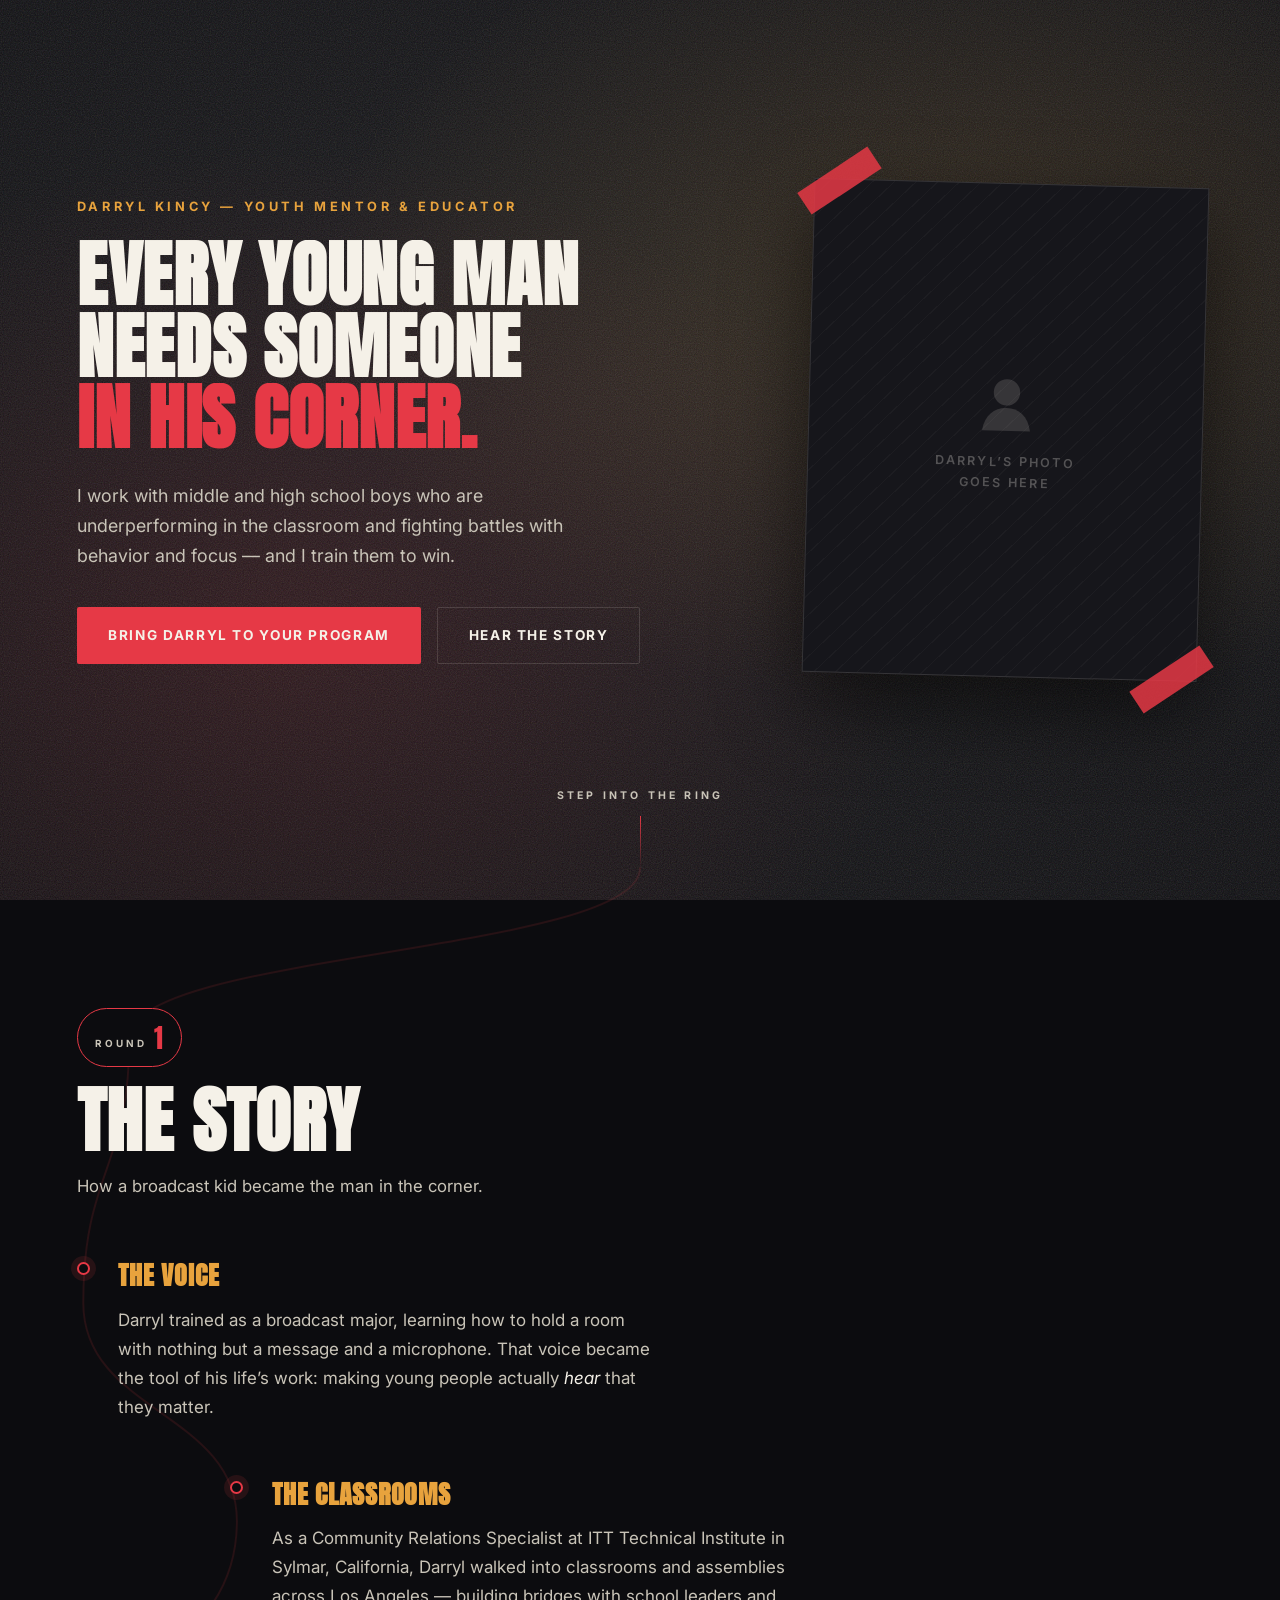
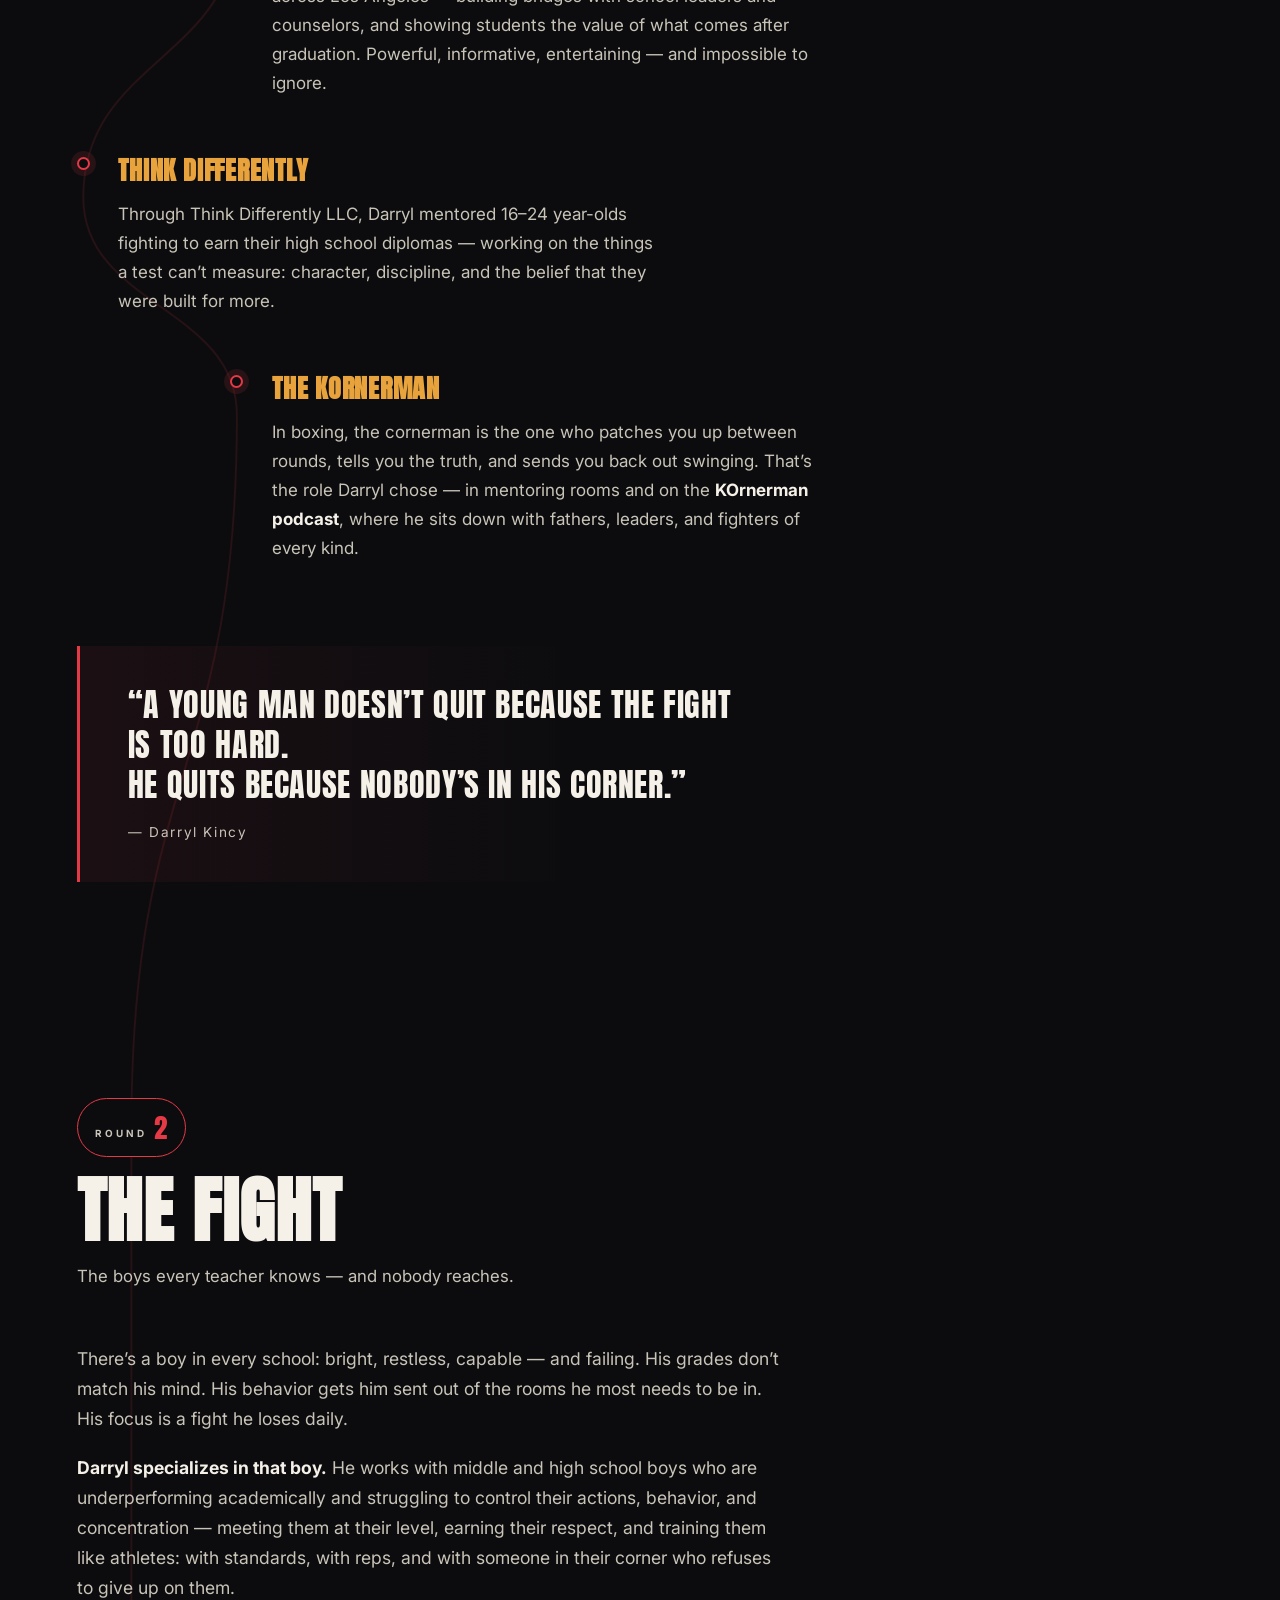
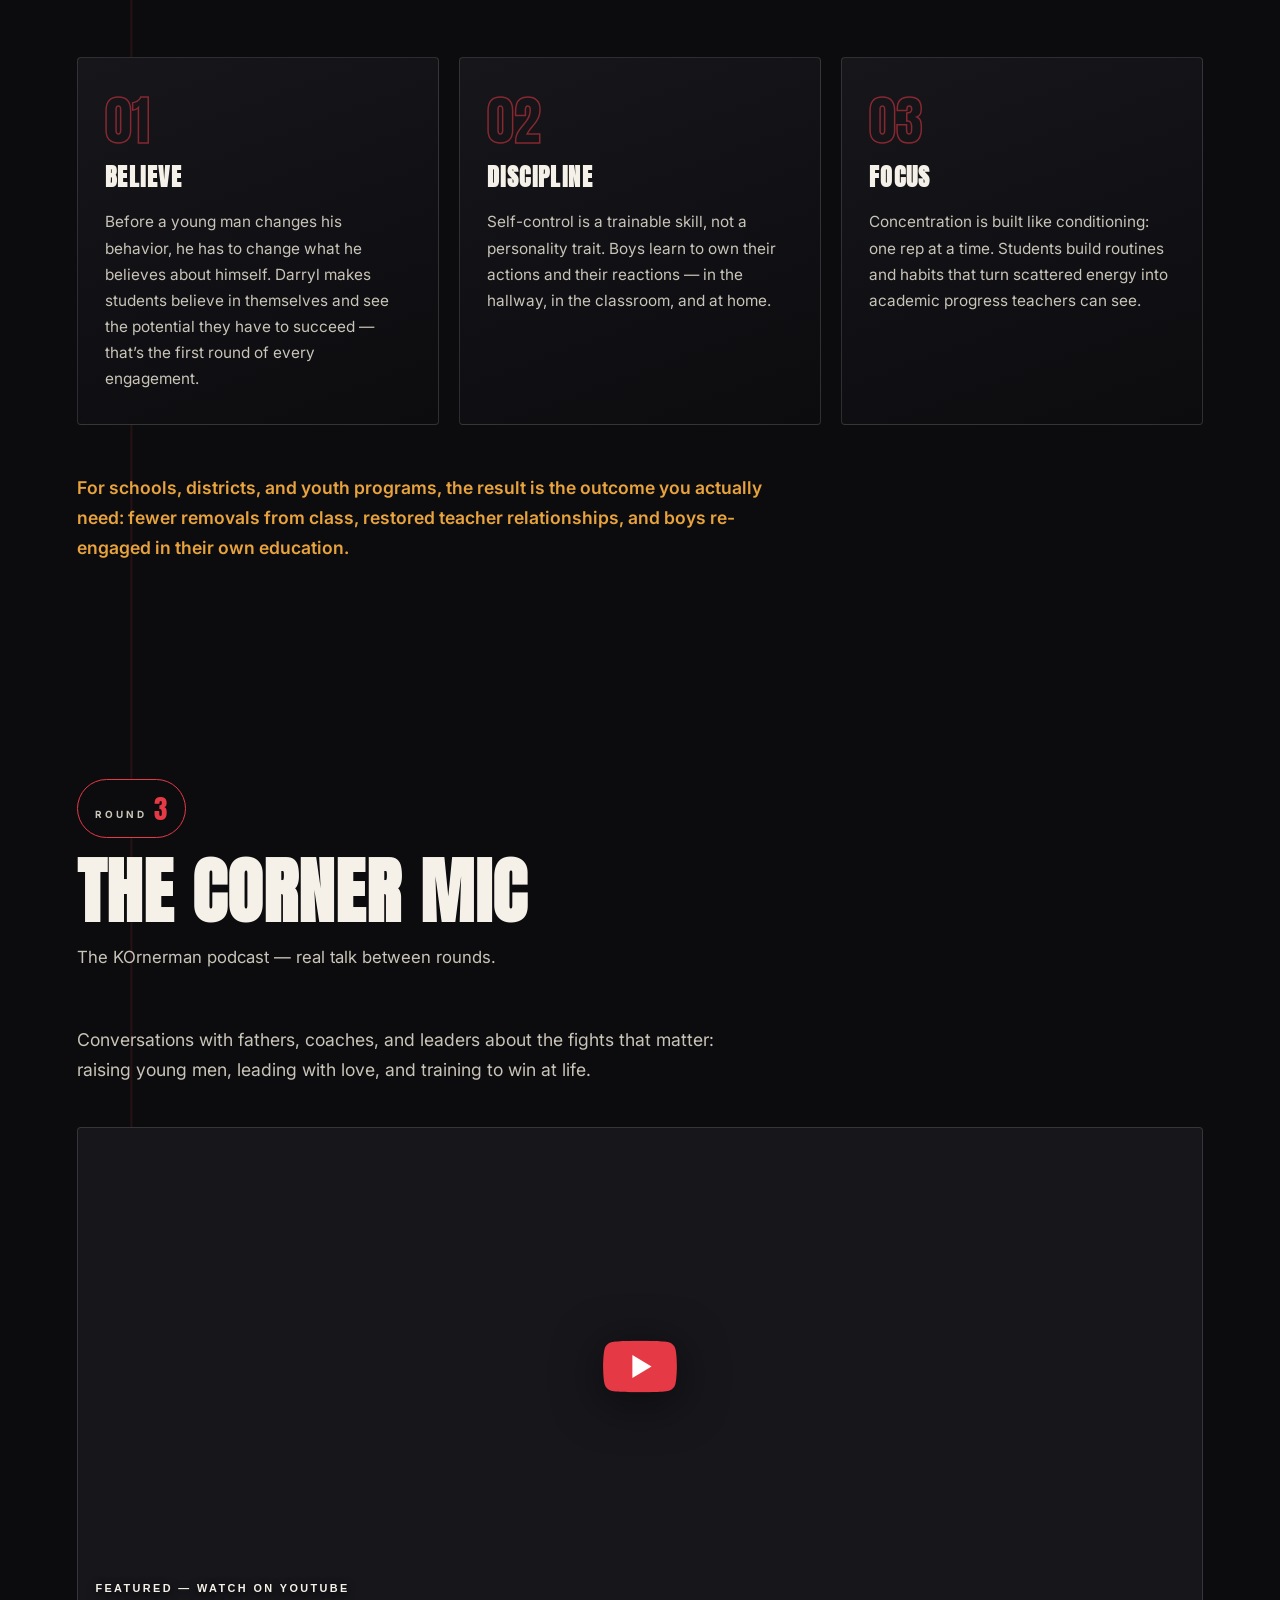
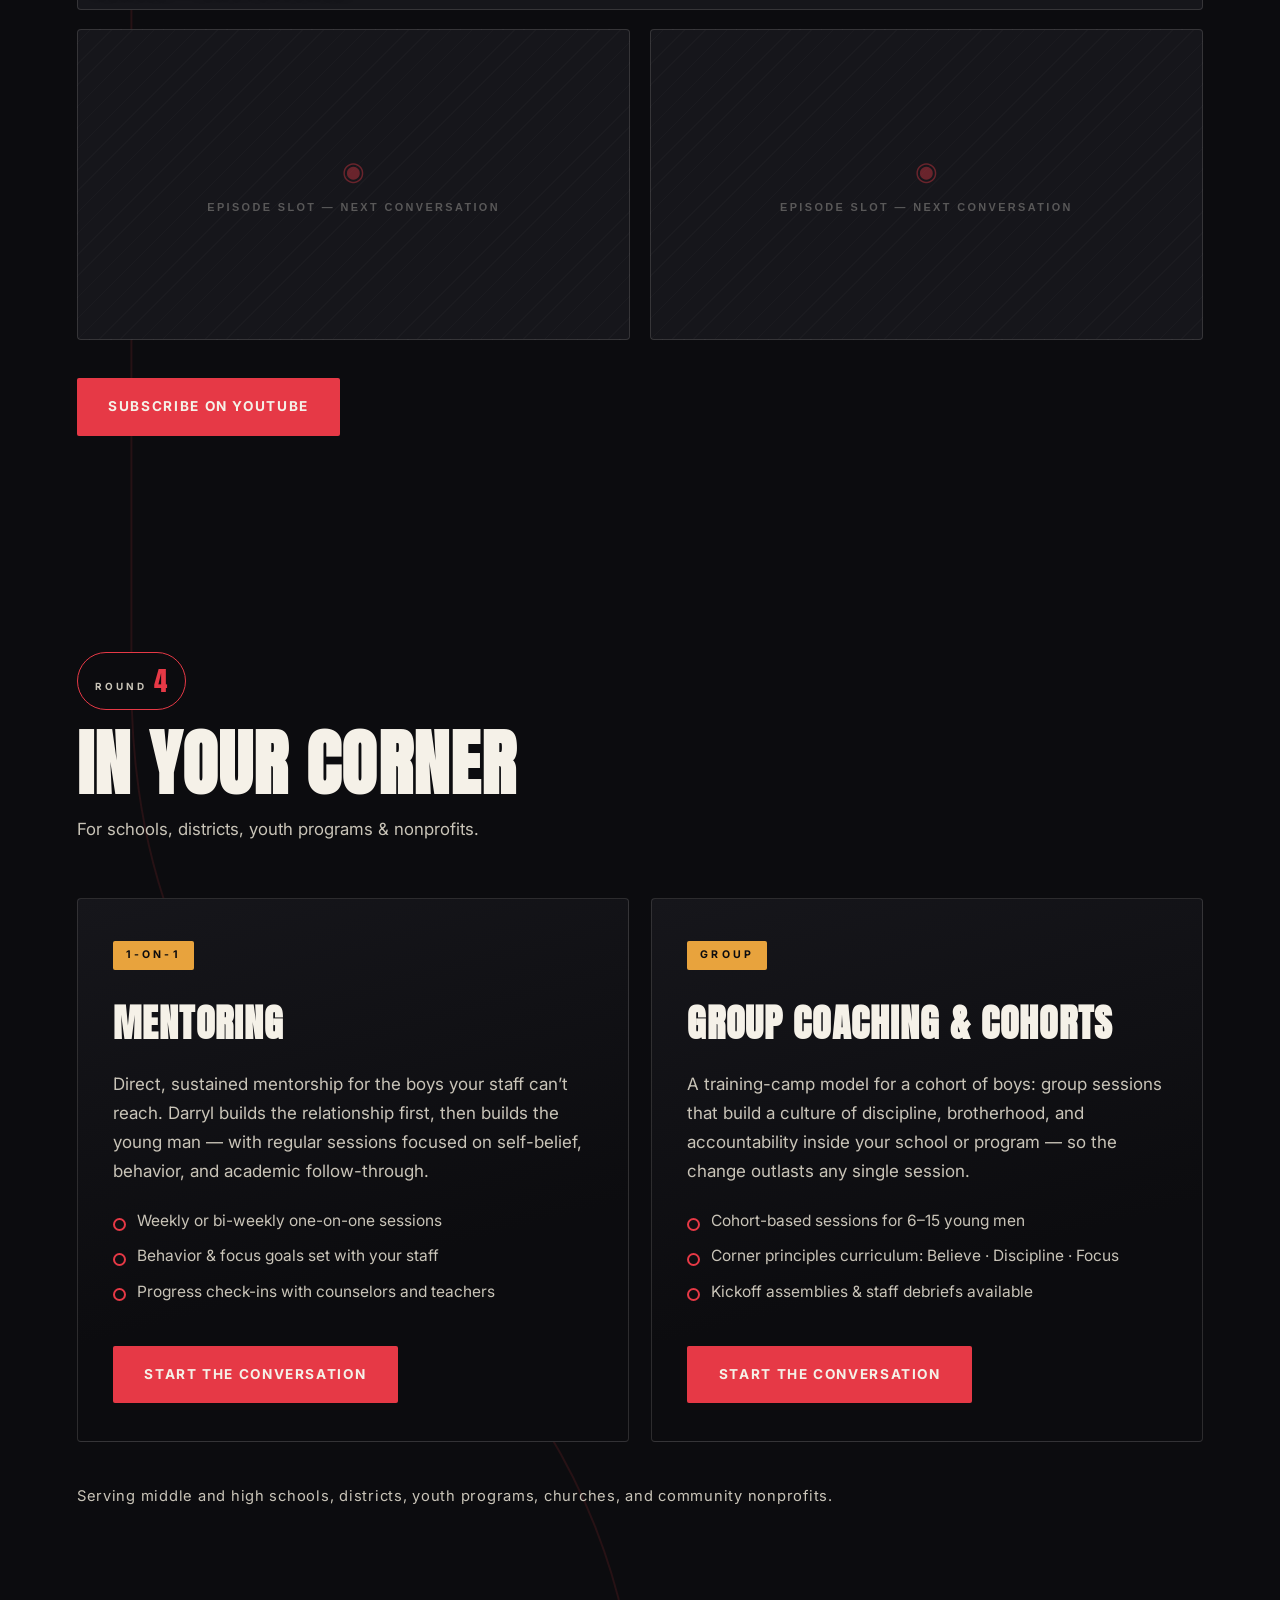
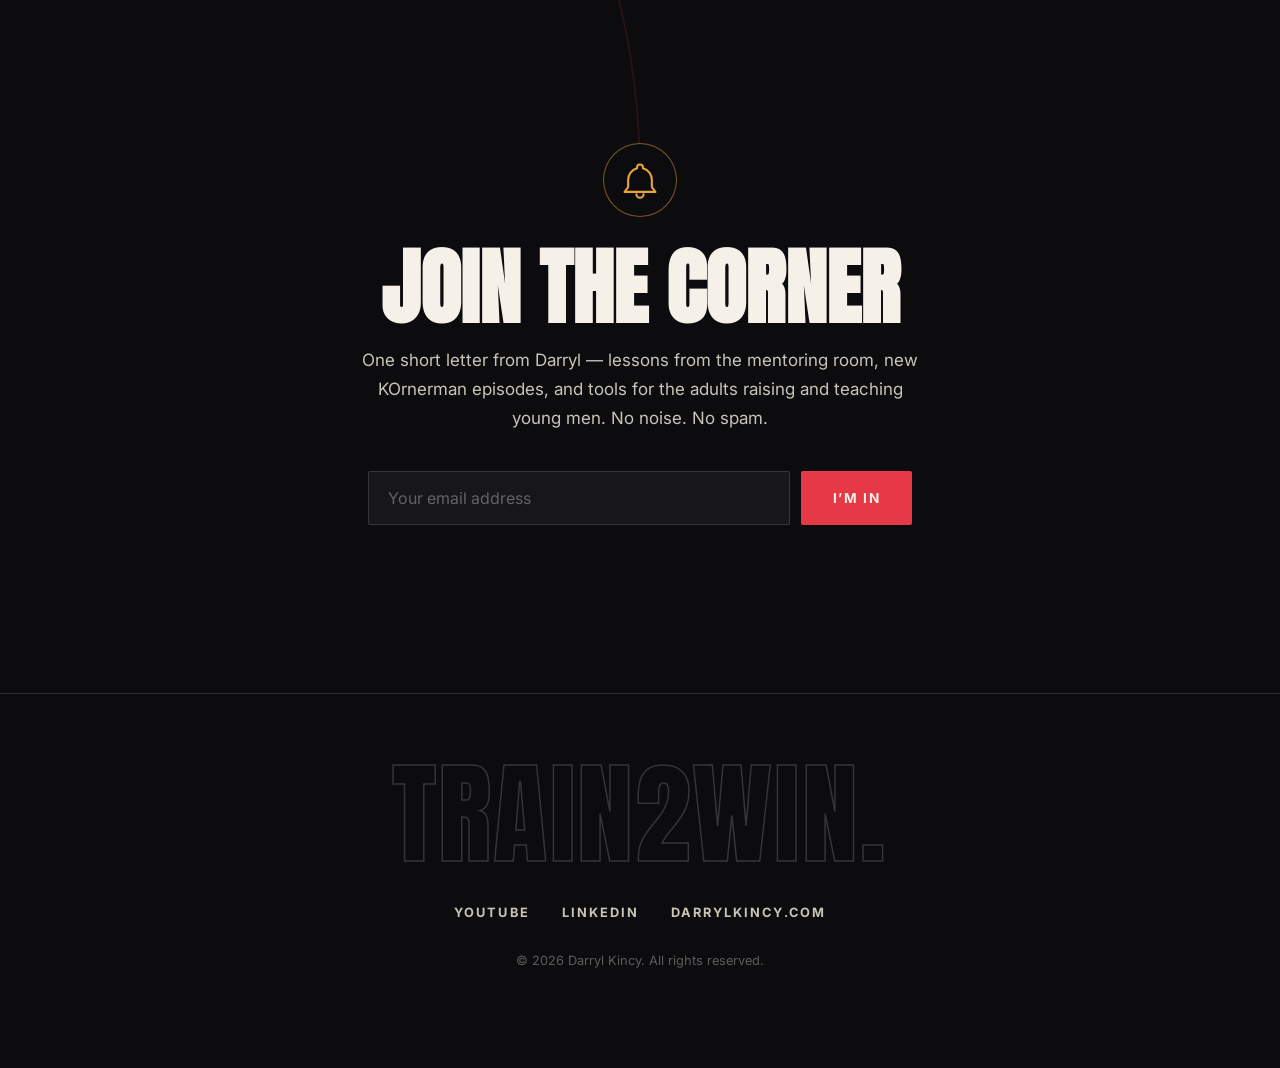
==== index.html @ 94489746 "Build single-page personal-brand journey site Cinematic scroll-driven one-pager for Darryl Kincy, yo" ====
<!DOCTYPE html>
<html lang="en">
<head>
  <meta charset="UTF-8">
  <meta name="viewport" content="width=device-width, initial-scale=1.0">
  <title>Darryl Kincy — Every Young Man Needs Someone in His Corner</title>
  <meta name="description" content="Darryl Kincy is a youth mentor and educator who works with middle and high school boys who are underperforming academically and struggling with behavior and focus. Mentoring, group coaching, and the KOrnerman podcast.">
  <meta property="og:title" content="Darryl Kincy — Every Young Man Needs Someone in His Corner">
  <meta property="og:description" content="Youth mentor & educator. 1-on-1 mentoring and group coaching for schools, districts, and youth programs. Host of the KOrnerman podcast.">
  <meta property="og:type" content="website">
  <meta property="og:url" content="https://darrylkincy.com/">
  <link rel="icon" href="data:image/svg+xml,%3Csvg xmlns='http://www.w3.org/2000/svg' viewBox='0 0 100 100'%3E%3Crect width='100' height='100' rx='18' fill='%230C0C0F'/%3E%3Cpath d='M18 78V22h20c17 0 26 11 26 28S55 78 38 78H18zm14-12h6c9 0 12-7 12-16s-3-16-12-16h-6v32z' fill='%23E63946'/%3E%3Crect x='68' y='22' width='14' height='56' rx='3' fill='%23E8A33D'/%3E%3C/svg%3E">
  <link rel="preconnect" href="https://fonts.googleapis.com">
  <link rel="preconnect" href="https://fonts.gstatic.com" crossorigin>
  <link href="https://fonts.googleapis.com/css2?family=Anton&family=Inter:ital,wght@0,400;0,500;0,600;0,700;1,400&display=swap" rel="stylesheet">
  <link rel="stylesheet" href="css/styles.css">
</head>
<body>

  <!-- Scroll progress bar (echoes the corner-rope through-line) -->
  <div class="progress-bar" aria-hidden="true"><span id="progressFill"></span></div>

  <!-- Sticky nav — appears after the hero -->
  <header class="nav" id="siteNav" aria-label="Site navigation">
    <a class="nav__logo" href="#top">DARRYL<span>KINCY</span></a>
    <nav class="nav__links">
      <a href="#story">The Story</a>
      <a href="#fight">The Fight</a>
      <a href="#podcast">The Podcast</a>
      <a href="#offers">Work With Me</a>
      <a class="nav__cta" href="#signup">Join the Corner</a>
    </nav>
    <button class="nav__burger" id="navBurger" aria-label="Open menu" aria-expanded="false">
      <span></span><span></span><span></span>
    </button>
  </header>
  <div class="mobile-menu" id="mobileMenu">
    <a href="#story">The Story</a>
    <a href="#fight">The Fight</a>
    <a href="#podcast">The Podcast</a>
    <a href="#offers">Work With Me</a>
    <a class="mobile-menu__cta" href="#signup">Join the Corner</a>
  </div>

  <!-- The corner rope: one red line drawn through the whole journey (built by JS) -->
  <svg class="rope" id="ropeSvg" aria-hidden="true" focusable="false">
    <path id="ropePathGhost" class="rope__ghost" d=""/>
    <path id="ropePath" class="rope__line" d=""/>
  </svg>

  <main id="top">

    <!-- ============================== HERO ============================== -->
    <section class="hero" id="hero">
      <div class="hero__spotlight" aria-hidden="true"></div>
      <div class="hero__grain" aria-hidden="true"></div>
      <div class="hero__inner">
        <div class="hero__text">
          <p class="hero__eyebrow reveal">DARRYL KINCY &mdash; YOUTH MENTOR &amp; EDUCATOR</p>
          <h1 class="hero__title">
            <span class="hero__line"><span>EVERY YOUNG MAN</span></span>
            <span class="hero__line"><span>NEEDS SOMEONE</span></span>
            <span class="hero__line hero__line--accent"><span>IN HIS CORNER.</span></span>
          </h1>
          <p class="hero__sub reveal">I work with middle and high school boys who are underperforming in the classroom
            and fighting battles with behavior and focus &mdash; and I train them to win.</p>
          <div class="hero__ctas reveal">
            <a class="btn btn--primary" href="#offers">Bring Darryl to Your Program</a>
            <a class="btn btn--ghost" href="#story">Hear the Story</a>
          </div>
        </div>
        <div class="hero__portrait reveal" aria-hidden="true">
          <div class="photo-frame photo-frame--hero">
            <!-- PHOTO SWAP: replace this div's contents with <img src="assets/img/darryl-hero.jpg" alt="Darryl Kincy"> -->
            <div class="photo-placeholder">
              <svg viewBox="0 0 120 120" class="photo-placeholder__icon"><circle cx="60" cy="44" r="22" fill="currentColor" opacity=".5"/><path d="M20 108c4-26 20-38 40-38s36 12 40 38" fill="currentColor" opacity=".5"/></svg>
              <span>Darryl&rsquo;s photo<br>goes here</span>
            </div>
            <span class="photo-frame__tape photo-frame__tape--tl"></span>
            <span class="photo-frame__tape photo-frame__tape--br"></span>
          </div>
        </div>
      </div>
      <a class="hero__scrollcue" href="#story" aria-label="Scroll to the story">
        <span class="hero__scrollcue-label">STEP INTO THE RING</span>
        <span class="hero__scrollcue-line" aria-hidden="true"></span>
      </a>
    </section>

    <!-- ============================ ROUND 1 ============================= -->
    <section class="section section--story" id="story">
      <div class="section__head">
        <span class="round-marker rope-anchor" data-side="left"><em>ROUND</em>1</span>
        <h2 class="section__title reveal">THE STORY</h2>
        <p class="section__kicker reveal">How a broadcast kid became the man in the corner.</p>
      </div>

      <ol class="timeline">
        <li class="timeline__item reveal">
          <span class="timeline__dot rope-anchor" data-side="left" aria-hidden="true"></span>
          <h3>The Voice</h3>
          <p>Darryl trained as a broadcast major, learning how to hold a room with nothing but a
            message and a microphone. That voice became the tool of his life&rsquo;s work: making
            young people actually <em>hear</em> that they matter.</p>
        </li>
        <li class="timeline__item reveal">
          <span class="timeline__dot rope-anchor" data-side="right" aria-hidden="true"></span>
          <h3>The Classrooms</h3>
          <p>As a Community Relations Specialist at ITT Technical Institute in Sylmar, California,
            Darryl walked into classrooms and assemblies across Los Angeles &mdash; building
            bridges with school leaders and counselors, and showing students the value of what
            comes after graduation. Powerful, informative, entertaining &mdash; and impossible
            to ignore.</p>
        </li>
        <li class="timeline__item reveal">
          <span class="timeline__dot rope-anchor" data-side="left" aria-hidden="true"></span>
          <h3>Think Differently</h3>
          <p>Through Think Differently LLC, Darryl mentored 16&ndash;24 year-olds fighting to earn
            their high school diplomas &mdash; working on the things a test can&rsquo;t measure:
            character, discipline, and the belief that they were built for more.</p>
        </li>
        <li class="timeline__item reveal">
          <span class="timeline__dot rope-anchor" data-side="right" aria-hidden="true"></span>
          <h3>The KOrnerman</h3>
          <p>In boxing, the cornerman is the one who patches you up between rounds, tells you the
            truth, and sends you back out swinging. That&rsquo;s the role Darryl chose &mdash; in
            mentoring rooms and on the <strong>KOrnerman podcast</strong>, where he sits down with
            fathers, leaders, and fighters of every kind.</p>
        </li>
      </ol>

      <blockquote class="pullquote reveal">
        <p>&ldquo;A young man doesn&rsquo;t quit because the fight is too hard.<br>
        He quits because nobody&rsquo;s in his corner.&rdquo;</p>
        <cite>&mdash; Darryl Kincy</cite>
      </blockquote>
    </section>

    <!-- ============================ ROUND 2 ============================= -->
    <section class="section section--fight" id="fight">
      <div class="section__head">
        <span class="round-marker rope-anchor" data-side="right"><em>ROUND</em>2</span>
        <h2 class="section__title reveal">THE FIGHT</h2>
        <p class="section__kicker reveal">The boys every teacher knows &mdash; and nobody reaches.</p>
      </div>

      <div class="fight__intro reveal">
        <p>There&rsquo;s a boy in every school: bright, restless, capable &mdash; and failing.
          His grades don&rsquo;t match his mind. His behavior gets him sent out of the rooms he
          most needs to be in. His focus is a fight he loses daily.</p>
        <p><strong>Darryl specializes in that boy.</strong> He works with middle and high school
          boys who are underperforming academically and struggling to control their actions,
          behavior, and concentration &mdash; meeting them at their level, earning their respect,
          and training them like athletes: with standards, with reps, and with someone in their
          corner who refuses to give up on them.</p>
      </div>

      <div class="principles">
        <article class="principle reveal">
          <span class="principle__num">01</span>
          <h3>BELIEVE</h3>
          <p>Before a young man changes his behavior, he has to change what he believes about
            himself. Darryl makes students believe in themselves and see the potential they have
            to succeed &mdash; that&rsquo;s the first round of every engagement.</p>
        </article>
        <article class="principle reveal">
          <span class="principle__num">02</span>
          <h3>DISCIPLINE</h3>
          <p>Self-control is a trainable skill, not a personality trait. Boys learn to own their
            actions and their reactions &mdash; in the hallway, in the classroom, and at home.</p>
        </article>
        <article class="principle reveal">
          <span class="principle__num">03</span>
          <h3>FOCUS</h3>
          <p>Concentration is built like conditioning: one rep at a time. Students build routines
            and habits that turn scattered energy into academic progress teachers can see.</p>
        </article>
      </div>

      <p class="fight__outcome reveal">For schools, districts, and youth programs, the result is
        the outcome you actually need: fewer removals from class, restored teacher relationships,
        and boys re-engaged in their own education.</p>
    </section>

    <!-- ============================ ROUND 3 ============================= -->
    <section class="section section--podcast" id="podcast">
      <div class="section__head">
        <span class="round-marker rope-anchor" data-side="left"><em>ROUND</em>3</span>
        <h2 class="section__title reveal">THE CORNER MIC</h2>
        <p class="section__kicker reveal">The KOrnerman podcast &mdash; real talk between rounds.</p>
      </div>

      <p class="podcast__intro reveal">Conversations with fathers, coaches, and leaders about the
        fights that matter: raising young men, leading with love, and training to win at life.</p>

      <div class="episodes">
        <!-- Featured: lazy YouTube facade. Click loads the real embed. -->
        <div class="episode episode--featured reveal">
          <button class="yt-facade" data-video-id="5E8QvKkBoZQ" aria-label="Play featured KOrnerman video">
            <span class="yt-facade__thumb" style="background-image:url('https://i.ytimg.com/vi/5E8QvKkBoZQ/hqdefault.jpg')"></span>
            <span class="yt-facade__play" aria-hidden="true"><svg viewBox="0 0 68 48"><path d="M66.5 7.7c-.8-2.9-3-5.2-5.9-6C55.4.3 34 .3 34 .3S12.6.3 7.4 1.7c-2.9.8-5.1 3.1-5.9 6C.1 13 .1 24 .1 24s0 11 1.4 16.3c.8 2.9 3 5.2 5.9 6C12.6 47.7 34 47.7 34 47.7s21.4 0 26.6-1.4c2.9-.8 5.1-3.1 5.9-6C67.9 35 67.9 24 67.9 24s0-11-1.4-16.3z" fill="#E63946"/><path d="M27 34.6L44.6 24 27 13.4v21.2z" fill="#fff"/></svg></span>
            <span class="yt-facade__label">FEATURED &mdash; WATCH ON YOUTUBE</span>
          </button>
        </div>

        <!-- EPISODE SLOTS: paste a YouTube video ID into data-video-id to activate a slot -->
        <div class="episode reveal">
          <button class="yt-facade yt-facade--empty" data-video-id="" aria-label="Episode slot — coming soon" disabled>
            <span class="yt-facade__empty-mark" aria-hidden="true">&#9673;</span>
            <span class="yt-facade__label">EPISODE SLOT &mdash; NEXT CONVERSATION</span>
          </button>
        </div>
        <div class="episode reveal">
          <button class="yt-facade yt-facade--empty" data-video-id="" aria-label="Episode slot — coming soon" disabled>
            <span class="yt-facade__empty-mark" aria-hidden="true">&#9673;</span>
            <span class="yt-facade__label">EPISODE SLOT &mdash; NEXT CONVERSATION</span>
          </button>
        </div>
      </div>

      <div class="podcast__cta reveal">
        <a class="btn btn--primary" href="https://www.youtube.com/@KOrnerman-train2win" target="_blank" rel="noopener">Subscribe on YouTube</a>
      </div>
    </section>

    <!-- ============================ ROUND 4 ============================= -->
    <section class="section section--offers" id="offers">
      <div class="section__head">
        <span class="round-marker rope-anchor" data-side="right"><em>ROUND</em>4</span>
        <h2 class="section__title reveal">IN YOUR CORNER</h2>
        <p class="section__kicker reveal">For schools, districts, youth programs &amp; nonprofits.</p>
      </div>

      <div class="offers__grid">
        <article class="offer reveal">
          <span class="offer__tag">1-ON-1</span>
          <h3>Mentoring</h3>
          <p>Direct, sustained mentorship for the boys your staff can&rsquo;t reach. Darryl builds
            the relationship first, then builds the young man &mdash; with regular sessions
            focused on self-belief, behavior, and academic follow-through.</p>
          <ul>
            <li>Weekly or bi-weekly one-on-one sessions</li>
            <li>Behavior &amp; focus goals set with your staff</li>
            <li>Progress check-ins with counselors and teachers</li>
          </ul>
          <a class="btn btn--primary js-inquiry" href="#" data-subject="1-on-1 Mentoring inquiry">Start the Conversation</a>
        </article>

        <article class="offer reveal">
          <span class="offer__tag">GROUP</span>
          <h3>Group Coaching &amp; Cohorts</h3>
          <p>A training-camp model for a cohort of boys: group sessions that build a culture of
            discipline, brotherhood, and accountability inside your school or program &mdash;
            so the change outlasts any single session.</p>
          <ul>
            <li>Cohort-based sessions for 6&ndash;15 young men</li>
            <li>Corner principles curriculum: Believe &middot; Discipline &middot; Focus</li>
            <li>Kickoff assemblies &amp; staff debriefs available</li>
          </ul>
          <a class="btn btn--primary js-inquiry" href="#" data-subject="Group Coaching inquiry">Start the Conversation</a>
        </article>
      </div>

      <p class="offers__note reveal">Serving middle and high schools, districts, youth programs,
        churches, and community nonprofits.</p>
    </section>

    <!-- ========================= THE FINAL BELL ========================= -->
    <section class="section section--signup" id="signup">
      <div class="signup__bell rope-anchor" data-side="center" aria-hidden="true">
        <svg viewBox="0 0 64 64"><path d="M32 6c2.8 0 5 2.2 5 5v1.3C46 14.6 52 22.6 52 32v12l6 8H6l6-8V32c0-9.4 6-17.4 15-19.7V11c0-2.8 2.2-5 5-5z" fill="none" stroke="currentColor" stroke-width="3.5" stroke-linejoin="round"/><path d="M26 56a6 6 0 0 0 12 0" fill="none" stroke="currentColor" stroke-width="3.5" stroke-linecap="round"/></svg>
      </div>
      <h2 class="signup__title reveal">JOIN THE CORNER</h2>
      <p class="signup__sub reveal">One short letter from Darryl &mdash; lessons from the mentoring
        room, new KOrnerman episodes, and tools for the adults raising and teaching young men.
        No noise. No spam.</p>
      <form class="signup__form reveal" id="signupForm" novalidate>
        <label class="sr-only" for="signupEmail">Email address</label>
        <input type="email" id="signupEmail" name="email" placeholder="Your email address" required autocomplete="email">
        <button type="submit" class="btn btn--primary">I&rsquo;m In</button>
      </form>
      <p class="signup__msg" id="signupMsg" role="status" aria-live="polite"></p>
    </section>

    <!-- ============================== FOOTER ============================ -->
    <footer class="footer">
      <p class="footer__word">TRAIN2WIN.</p>
      <nav class="footer__social" aria-label="Social links">
        <a href="https://www.youtube.com/@KOrnerman-train2win" target="_blank" rel="noopener">YouTube</a>
        <a href="https://www.linkedin.com/in/darryl-kincy-10448619/" target="_blank" rel="noopener">LinkedIn</a>
        <a href="https://darrylkincy.com/" target="_blank" rel="noopener">darrylkincy.com</a>
      </nav>
      <p class="footer__legal">&copy; 2026 Darryl Kincy. All rights reserved.</p>
    </footer>

  </main>

  <script src="js/main.js"></script>
</body>
</html>
---- css/styles.css ----
/* ==========================================================================
   DARRYL KINCY — "In His Corner"
   Design system: ring dark / canvas / corner red / champion gold
   ========================================================================== */

:root {
  --ink: #0C0C0F;          /* ring dark */
  --ink-soft: #16161B;
  --canvas: #F5F1E8;       /* off-white canvas */
  --canvas-dim: #C9C4B8;
  --red: #E63946;          /* corner red — the through-line */
  --red-deep: #B62734;
  --gold: #E8A33D;         /* champion gold */
  --line: rgba(245, 241, 232, 0.14);

  --font-display: 'Anton', 'Arial Narrow', Impact, sans-serif;
  --font-body: 'Inter', -apple-system, 'Segoe UI', Roboto, Helvetica, Arial, sans-serif;

  --pad-x: clamp(1.25rem, 6vw, 6rem);
  --ease-out: cubic-bezier(0.16, 1, 0.3, 1);
}

* { margin: 0; padding: 0; box-sizing: border-box; }

html { scroll-behavior: smooth; }

body {
  background: var(--ink);
  color: var(--canvas);
  font-family: var(--font-body);
  font-size: 1.0625rem;
  line-height: 1.7;
  overflow-x: hidden;
  -webkit-font-smoothing: antialiased;
}

img { max-width: 100%; display: block; }

.sr-only {
  position: absolute; width: 1px; height: 1px;
  overflow: hidden; clip: rect(0 0 0 0); white-space: nowrap;
}

::selection { background: var(--red); color: var(--canvas); }

/* ---------- Reveal engine (JS adds .is-visible) --------------------------- */

.reveal {
  opacity: 0;
  transform: translateY(34px);
  transition: opacity 0.9s var(--ease-out), transform 0.9s var(--ease-out);
}
.reveal.is-visible { opacity: 1; transform: none; }

/* Stagger siblings that reveal together */
.principles .reveal:nth-child(2), .episodes .reveal:nth-child(2), .offers__grid .reveal:nth-child(2) { transition-delay: 0.12s; }
.principles .reveal:nth-child(3), .episodes .reveal:nth-child(3) { transition-delay: 0.24s; }

/* ---------- Progress bar --------------------------------------------------- */

.progress-bar {
  position: fixed; top: 0; left: 0; right: 0; height: 3px;
  background: transparent; z-index: 60;
}
.progress-bar span {
  display: block; height: 100%; width: 100%;
  background: linear-gradient(90deg, var(--red), var(--gold));
  transform-origin: left center;
  transform: scaleX(0);
}

/* ---------- Nav ------------------------------------------------------------ */

.nav {
  position: fixed; top: 0; left: 0; right: 0; z-index: 50;
  display: flex; align-items: center; justify-content: space-between;
  padding: 0.9rem var(--pad-x);
  background: rgba(12, 12, 15, 0.82);
  backdrop-filter: blur(12px);
  -webkit-backdrop-filter: blur(12px);
  border-bottom: 1px solid var(--line);
  transform: translateY(-110%);
  transition: transform 0.5s var(--ease-out);
}
.nav.is-pinned { transform: none; }

.nav__logo {
  font-family: var(--font-display);
  font-size: 1.15rem; letter-spacing: 0.06em;
  color: var(--canvas); text-decoration: none;
}
.nav__logo span { color: var(--red); }

.nav__links { display: flex; align-items: center; gap: 1.8rem; }
.nav__links a {
  color: var(--canvas-dim); text-decoration: none;
  font-size: 0.8rem; font-weight: 600;
  letter-spacing: 0.14em; text-transform: uppercase;
  transition: color 0.25s;
}
.nav__links a:hover, .nav__links a:focus-visible { color: var(--canvas); }
.nav__links .nav__cta {
  color: var(--ink); background: var(--red);
  padding: 0.5rem 1rem; border-radius: 2px;
}
.nav__links .nav__cta:hover, .nav__links .nav__cta:focus-visible { background: var(--gold); color: var(--ink); }

.nav__burger {
  display: none; background: none; border: 0; cursor: pointer;
  flex-direction: column; gap: 5px; padding: 6px;
}
.nav__burger span { width: 24px; height: 2px; background: var(--canvas); transition: 0.3s; }

.mobile-menu {
  position: fixed; inset: 0; z-index: 45;
  background: rgba(12, 12, 15, 0.97);
  display: flex; flex-direction: column; align-items: center; justify-content: center; gap: 2rem;
  opacity: 0; pointer-events: none; transition: opacity 0.35s;
}
.mobile-menu.is-open { opacity: 1; pointer-events: auto; }
.mobile-menu a {
  color: var(--canvas); text-decoration: none;
  font-family: var(--font-display); font-size: 2rem; letter-spacing: 0.05em;
}
.mobile-menu__cta { color: var(--red) !important; }

@media (max-width: 780px) {
  .nav__links { display: none; }
  .nav__burger { display: flex; }
}

/* ---------- Corner rope (the through-line) --------------------------------- */

.rope {
  position: absolute; top: 0; left: 0;
  width: 100%; pointer-events: none; z-index: 1;
  overflow: visible;
}
.rope__ghost, .rope__line {
  fill: none;
  stroke-linecap: round;
}
.rope__ghost { stroke: rgba(230, 57, 70, 0.12); stroke-width: 2; }
.rope__line { stroke: var(--red); stroke-width: 2.5; filter: drop-shadow(0 0 6px rgba(230, 57, 70, 0.55)); }

/* ---------- Buttons --------------------------------------------------------- */

.btn {
  display: inline-block;
  font-family: var(--font-body); font-weight: 700;
  font-size: 0.85rem; letter-spacing: 0.12em; text-transform: uppercase;
  text-decoration: none; text-align: center;
  padding: 1rem 1.9rem; border-radius: 2px;
  border: 1px solid transparent; cursor: pointer;
  transition: transform 0.25s var(--ease-out), background 0.25s, color 0.25s, border-color 0.25s;
}
.btn:hover, .btn:focus-visible { transform: translateY(-2px); }
.btn--primary { background: var(--red); color: var(--canvas); }
.btn--primary:hover, .btn--primary:focus-visible { background: var(--red-deep); }
.btn--ghost { border-color: var(--line); color: var(--canvas); background: transparent; }
.btn--ghost:hover, .btn--ghost:focus-visible { border-color: var(--canvas); }

/* ---------- Hero ------------------------------------------------------------ */

.hero {
  position: relative; min-height: 100svh;
  display: flex; flex-direction: column; justify-content: center;
  padding: 4.5rem var(--pad-x) 7rem;
  overflow: hidden;
  z-index: 2;
}

.hero__spotlight {
  position: absolute; inset: -20%;
  background:
    radial-gradient(ellipse 60% 55% at 68% 38%, rgba(232, 163, 61, 0.14), transparent 60%),
    radial-gradient(ellipse 55% 60% at 30% 65%, rgba(230, 57, 70, 0.12), transparent 65%),
    radial-gradient(ellipse 90% 80% at 50% 45%, rgba(245, 241, 232, 0.05), transparent 70%);
  will-change: transform;
}

.hero__grain {
  position: absolute; inset: 0; opacity: 0.5; mix-blend-mode: overlay;
  background-image: url("data:image/svg+xml,%3Csvg xmlns='http://www.w3.org/2000/svg' width='140' height='140'%3E%3Cfilter id='n'%3E%3CfeTurbulence type='fractalNoise' baseFrequency='0.85' numOctaves='2'/%3E%3C/filter%3E%3Crect width='100%25' height='100%25' filter='url(%23n)' opacity='0.34'/%3E%3C/svg%3E");
}

.hero__inner {
  position: relative; z-index: 2;
  display: grid; grid-template-columns: minmax(0, 1.35fr) minmax(0, 0.8fr);
  gap: clamp(2rem, 5vw, 5rem); align-items: center;
  max-width: 1280px; margin: 0 auto; width: 100%;
}

.hero__eyebrow {
  color: var(--gold); font-weight: 700;
  font-size: 0.8rem; letter-spacing: 0.28em;
  margin-bottom: 1.4rem;
}

.hero__title {
  font-family: var(--font-display);
  font-size: clamp(2.5rem, 5.6vw, 5.2rem);
  line-height: 1; letter-spacing: 0.01em;
  text-transform: uppercase;
  margin-bottom: 1.6rem;
}
.hero__line { display: block; overflow: hidden; text-wrap: balance; }
.hero__line > span {
  display: block;
  transform: translateY(110%);
  transition: transform 1s var(--ease-out);
}
.hero__line--accent > span { color: var(--red); }
body.is-loaded .hero__line:nth-child(1) > span { transform: none; transition-delay: 0.15s; }
body.is-loaded .hero__line:nth-child(2) > span { transform: none; transition-delay: 0.3s; }
body.is-loaded .hero__line:nth-child(3) > span { transform: none; transition-delay: 0.45s; }

.hero__sub {
  color: var(--canvas-dim); max-width: 34rem;
  font-size: clamp(1rem, 1.4vw, 1.2rem);
  margin-bottom: 2.2rem;
}

.hero__ctas { display: flex; flex-wrap: wrap; gap: 1rem; }

/* Hero reveals ride the load, not the observer */
.hero .reveal { transition-delay: 0.6s; }
body.is-loaded .hero .reveal { opacity: 1; transform: none; }

.hero__scrollcue {
  position: absolute; left: 50%; bottom: 2rem; transform: translateX(-50%);
  z-index: 3; display: flex; flex-direction: column; align-items: center; gap: 0.7rem;
  color: var(--canvas-dim); text-decoration: none;
  font-size: 0.66rem; font-weight: 700; letter-spacing: 0.3em;
}
.hero__scrollcue-line {
  width: 1px; height: 52px;
  background: linear-gradient(var(--red), transparent);
  animation: cue-drop 2.2s var(--ease-out) infinite;
}
@keyframes cue-drop {
  0% { transform: scaleY(0); transform-origin: top; }
  55% { transform: scaleY(1); transform-origin: top; }
  100% { transform: scaleY(1) translateY(8px); opacity: 0; }
}

/* ---------- Photo placeholder frames ---------------------------------------- */

.photo-frame {
  position: relative;
  border: 1px solid var(--line);
  background: var(--ink-soft);
  box-shadow: 0 30px 80px rgba(0, 0, 0, 0.55);
}
.photo-frame--hero { aspect-ratio: 4 / 5; transform: rotate(1.5deg); }

.photo-frame__tape {
  position: absolute; width: 84px; height: 26px;
  background: rgba(230, 57, 70, 0.85);
}
.photo-frame__tape--tl { top: -12px; left: -18px; transform: rotate(-35deg); }
.photo-frame__tape--br { bottom: -12px; right: -18px; transform: rotate(-35deg); }

.photo-placeholder {
  position: absolute; inset: 0;
  display: flex; flex-direction: column; align-items: center; justify-content: center; gap: 0.8rem;
  color: rgba(245, 241, 232, 0.28);
  text-align: center; font-size: 0.78rem; font-weight: 600;
  letter-spacing: 0.18em; text-transform: uppercase; line-height: 1.7;
  background:
    repeating-linear-gradient(-45deg, transparent 0 14px, rgba(245, 241, 232, 0.03) 14px 15px);
}
.photo-placeholder__icon { width: 72px; height: 72px; }

/* ---------- Sections (shared) ------------------------------------------------ */

.section {
  position: relative; z-index: 2;
  padding: clamp(6rem, 12vh, 9rem) var(--pad-x);
  max-width: 1280px; margin: 0 auto;
}

.section__head { margin-bottom: clamp(2.6rem, 6vh, 4.2rem); position: relative; }

.section__title {
  font-family: var(--font-display);
  font-size: clamp(2.4rem, 5.6vw, 4.6rem);
  line-height: 1; text-transform: uppercase; letter-spacing: 0.015em;
}

.section__kicker { color: var(--canvas-dim); margin-top: 0.9rem; font-size: 1.05rem; }

.round-marker {
  display: inline-flex; align-items: baseline; gap: 0.45rem;
  margin-bottom: 1.2rem;
  color: var(--red);
  font-family: var(--font-display); font-size: 1.7rem;
  border: 1.5px solid var(--red); border-radius: 999px;
  padding: 0.35rem 1.1rem 0.3rem;
  background: var(--ink);
}
.round-marker em {
  font-style: normal; font-family: var(--font-body);
  font-size: 0.62rem; font-weight: 700; letter-spacing: 0.3em;
  color: var(--canvas-dim); transform: translateY(-2px);
}

/* ---------- Round 1: Story / timeline ---------------------------------------- */

.timeline { list-style: none; max-width: 46rem; }

.timeline__item {
  position: relative;
  padding: 0 0 3.2rem 2.6rem;
}
.timeline__item:nth-child(even) { margin-left: clamp(0rem, 12vw, 11rem); }

.timeline__dot {
  position: absolute; left: 0; top: 0.5rem;
  width: 13px; height: 13px; border-radius: 50%;
  background: var(--ink); border: 2.5px solid var(--red);
  box-shadow: 0 0 0 6px rgba(230, 57, 70, 0.12);
}

.timeline__item h3 {
  font-family: var(--font-display); font-size: 1.6rem;
  letter-spacing: 0.03em; text-transform: uppercase;
  margin-bottom: 0.5rem; color: var(--gold);
}
.timeline__item p { color: var(--canvas-dim); max-width: 34rem; }
.timeline__item p strong, .timeline__item p em { color: var(--canvas); }

.pullquote {
  margin-top: 2rem; padding: 2.4rem clamp(1.4rem, 4vw, 3rem);
  border-left: 3px solid var(--red);
  background: linear-gradient(90deg, rgba(230, 57, 70, 0.07), transparent 70%);
  max-width: 44rem;
}
.pullquote p {
  font-family: var(--font-display); font-size: clamp(1.3rem, 2.6vw, 2rem);
  line-height: 1.25; text-transform: uppercase; letter-spacing: 0.02em;
}
.pullquote cite { display: block; margin-top: 1rem; color: var(--canvas-dim); font-style: normal; font-size: 0.85rem; letter-spacing: 0.12em; }

/* ---------- Round 2: The Fight ------------------------------------------------ */

.fight__intro { max-width: 44rem; margin-bottom: 3.4rem; }
.fight__intro p { color: var(--canvas-dim); margin-bottom: 1.2rem; font-size: 1.1rem; }
.fight__intro strong { color: var(--canvas); }

.principles {
  display: grid; grid-template-columns: repeat(3, 1fr); gap: 1.2rem;
}

.principle {
  position: relative;
  border: 1px solid var(--line); border-radius: 4px;
  padding: 2.2rem 1.7rem 2rem;
  background: linear-gradient(160deg, var(--ink-soft), var(--ink));
  overflow: hidden;
  transition: border-color 0.35s, transform 0.35s var(--ease-out);
}
.principle:hover { border-color: rgba(230, 57, 70, 0.6); transform: translateY(-4px); }
.principle::after {
  content: ""; position: absolute; left: 0; right: 0; bottom: 0; height: 3px;
  background: linear-gradient(90deg, var(--red), var(--gold));
  transform: scaleX(0); transform-origin: left;
  transition: transform 0.5s var(--ease-out);
}
.principle:hover::after { transform: scaleX(1); }

.principle__num {
  font-family: var(--font-display); font-size: 3.4rem;
  color: transparent; -webkit-text-stroke: 1.5px rgba(230, 57, 70, 0.55);
  display: block; margin-bottom: 0.6rem; line-height: 1;
}
.principle h3 {
  font-family: var(--font-display); font-size: 1.5rem;
  letter-spacing: 0.06em; margin-bottom: 0.7rem;
}
.principle p { color: var(--canvas-dim); font-size: 0.96rem; }

.fight__outcome {
  margin-top: 3rem; max-width: 44rem;
  color: var(--gold); font-weight: 600; font-size: 1.1rem;
}

@media (max-width: 860px) {
  .principles { grid-template-columns: 1fr; }
}

/* ---------- Round 3: Podcast --------------------------------------------------- */

.podcast__intro { max-width: 42rem; color: var(--canvas-dim); margin-bottom: 2.6rem; font-size: 1.1rem; }

.episodes {
  display: grid; grid-template-columns: repeat(12, 1fr); gap: 1.2rem;
}
.episode { grid-column: span 6; }
.episode.episode--featured { grid-column: span 12; }
@media (max-width: 700px) { .episode { grid-column: span 12; } }

.yt-facade {
  position: relative; display: block; width: 100%;
  aspect-ratio: 16 / 9; border: 1px solid var(--line); border-radius: 4px;
  background: var(--ink-soft); cursor: pointer; overflow: hidden;
  padding: 0; color: inherit;
}
.episode--featured .yt-facade { aspect-ratio: 21 / 9; }

.yt-facade__thumb {
  position: absolute; inset: 0;
  background-size: cover; background-position: center;
  filter: grayscale(35%) contrast(1.05) brightness(0.75);
  transition: filter 0.4s, transform 0.6s var(--ease-out);
}
.yt-facade:hover .yt-facade__thumb { filter: none; transform: scale(1.03); }

.yt-facade__play {
  position: absolute; top: 50%; left: 50%; transform: translate(-50%, -50%);
  width: 74px; transition: transform 0.3s var(--ease-out);
  filter: drop-shadow(0 8px 24px rgba(0, 0, 0, 0.5));
}
.yt-facade:hover .yt-facade__play { transform: translate(-50%, -50%) scale(1.12); }

.yt-facade__label {
  position: absolute; left: 1.1rem; bottom: 0.9rem;
  font-size: 0.68rem; font-weight: 700; letter-spacing: 0.22em;
  color: var(--canvas); text-shadow: 0 2px 8px rgba(0,0,0,0.8);
}

.yt-facade--empty {
  display: flex; flex-direction: column; align-items: center; justify-content: center; gap: 0.9rem;
  cursor: default;
  background:
    repeating-linear-gradient(-45deg, transparent 0 14px, rgba(245, 241, 232, 0.025) 14px 15px),
    var(--ink-soft);
}
.yt-facade--empty .yt-facade__label { position: static; color: rgba(245, 241, 232, 0.3); text-shadow: none; }
.yt-facade__empty-mark { color: rgba(230, 57, 70, 0.4); font-size: 1.6rem; }

.yt-facade iframe { position: absolute; inset: 0; width: 100%; height: 100%; border: 0; }

.podcast__cta { margin-top: 2.4rem; }

/* ---------- Round 4: Offers ------------------------------------------------------ */

.offers__grid {
  display: grid; grid-template-columns: 1fr 1fr; gap: 1.4rem;
}
@media (max-width: 860px) { .offers__grid { grid-template-columns: 1fr; } }

.offer {
  position: relative;
  border: 1px solid var(--line); border-radius: 4px;
  background: linear-gradient(165deg, var(--ink-soft), var(--ink) 65%);
  padding: 2.6rem 2.2rem 2.4rem;
  display: flex; flex-direction: column; align-items: flex-start;
  transition: border-color 0.35s, transform 0.35s var(--ease-out);
}
.offer:hover { border-color: rgba(232, 163, 61, 0.55); transform: translateY(-4px); }

.offer__tag {
  font-size: 0.66rem; font-weight: 700; letter-spacing: 0.3em;
  color: var(--ink); background: var(--gold);
  padding: 0.35rem 0.8rem; border-radius: 2px; margin-bottom: 1.3rem;
}

.offer h3 {
  font-family: var(--font-display); font-size: clamp(1.8rem, 3vw, 2.4rem);
  text-transform: uppercase; letter-spacing: 0.03em; margin-bottom: 0.9rem;
}
.offer p { color: var(--canvas-dim); margin-bottom: 1.4rem; }

.offer ul { list-style: none; margin-bottom: 2rem; }
.offer li {
  position: relative; padding-left: 1.5rem; margin-bottom: 0.55rem;
  color: var(--canvas-dim); font-size: 0.97rem;
}
.offer li::before {
  content: ""; position: absolute; left: 0; top: 0.62em;
  width: 9px; height: 9px; border-radius: 50%;
  border: 2px solid var(--red);
}

.offer .btn { margin-top: auto; }

.offers__note {
  margin-top: 2.6rem; color: var(--canvas-dim);
  font-size: 0.92rem; letter-spacing: 0.05em;
}

/* ---------- The Final Bell: signup ------------------------------------------------ */

.section--signup {
  text-align: center;
  padding-top: clamp(7rem, 14vh, 11rem);
  padding-bottom: clamp(7rem, 14vh, 10rem);
}

.signup__bell {
  display: inline-flex; width: 74px; height: 74px;
  align-items: center; justify-content: center;
  color: var(--gold);
  border: 1.5px solid rgba(232, 163, 61, 0.5); border-radius: 50%;
  margin-bottom: 1.8rem; background: var(--ink);
}
.signup__bell svg { width: 38px; height: 38px; }

.signup__title {
  font-family: var(--font-display);
  font-size: clamp(2.6rem, 6.5vw, 5.4rem);
  text-transform: uppercase; line-height: 1;
  margin-bottom: 1.1rem;
}

.signup__sub {
  color: var(--canvas-dim); max-width: 36rem; margin: 0 auto 2.4rem;
}

.signup__form {
  display: flex; gap: 0.7rem; justify-content: center; flex-wrap: wrap;
  max-width: 34rem; margin: 0 auto;
}
.signup__form input {
  flex: 1 1 240px;
  background: var(--ink-soft); color: var(--canvas);
  border: 1px solid var(--line); border-radius: 2px;
  padding: 1rem 1.2rem; font-family: var(--font-body); font-size: 1rem;
  transition: border-color 0.3s;
}
.signup__form input:focus { outline: none; border-color: var(--red); }
.signup__form input::placeholder { color: rgba(245, 241, 232, 0.35); }

.signup__msg { margin-top: 1.2rem; min-height: 1.5em; font-size: 0.95rem; color: var(--gold); }

/* ---------- Footer ------------------------------------------------------------------ */

.footer {
  position: relative; z-index: 2;
  border-top: 1px solid var(--line);
  padding: 4rem var(--pad-x) 3rem;
  text-align: center;
}

.footer__word {
  font-family: var(--font-display);
  font-size: clamp(3rem, 10vw, 7rem);
  line-height: 1; letter-spacing: 0.02em;
  color: transparent; -webkit-text-stroke: 1.5px rgba(245, 241, 232, 0.18);
  user-select: none; margin-bottom: 2rem;
}

.footer__social { display: flex; justify-content: center; gap: 2rem; margin-bottom: 1.6rem; flex-wrap: wrap; }
.footer__social a {
  color: var(--canvas-dim); text-decoration: none;
  font-size: 0.8rem; font-weight: 700; letter-spacing: 0.16em; text-transform: uppercase;
  transition: color 0.25s;
}
.footer__social a:hover, .footer__social a:focus-visible { color: var(--red); }

.footer__legal { color: rgba(245, 241, 232, 0.35); font-size: 0.8rem; }

/* ---------- Small screens ------------------------------------------------------------ */

@media (max-width: 900px) {
  .hero__inner { grid-template-columns: 1fr; }
  .hero__portrait { max-width: 320px; }
  .timeline__item:nth-child(even) { margin-left: 0; }
}

/* ---------- Motion preferences -------------------------------------------------------- */

@media (prefers-reduced-motion: reduce) {
  html { scroll-behavior: auto; }
  .reveal, .hero .reveal { opacity: 1; transform: none; transition: none; }
  .hero__line > span { transform: none; transition: none; }
  .hero__scrollcue-line { animation: none; }
  .rope { display: none; }
  .progress-bar { display: none; }
  * { transition-duration: 0.01ms !important; animation-duration: 0.01ms !important; }
}
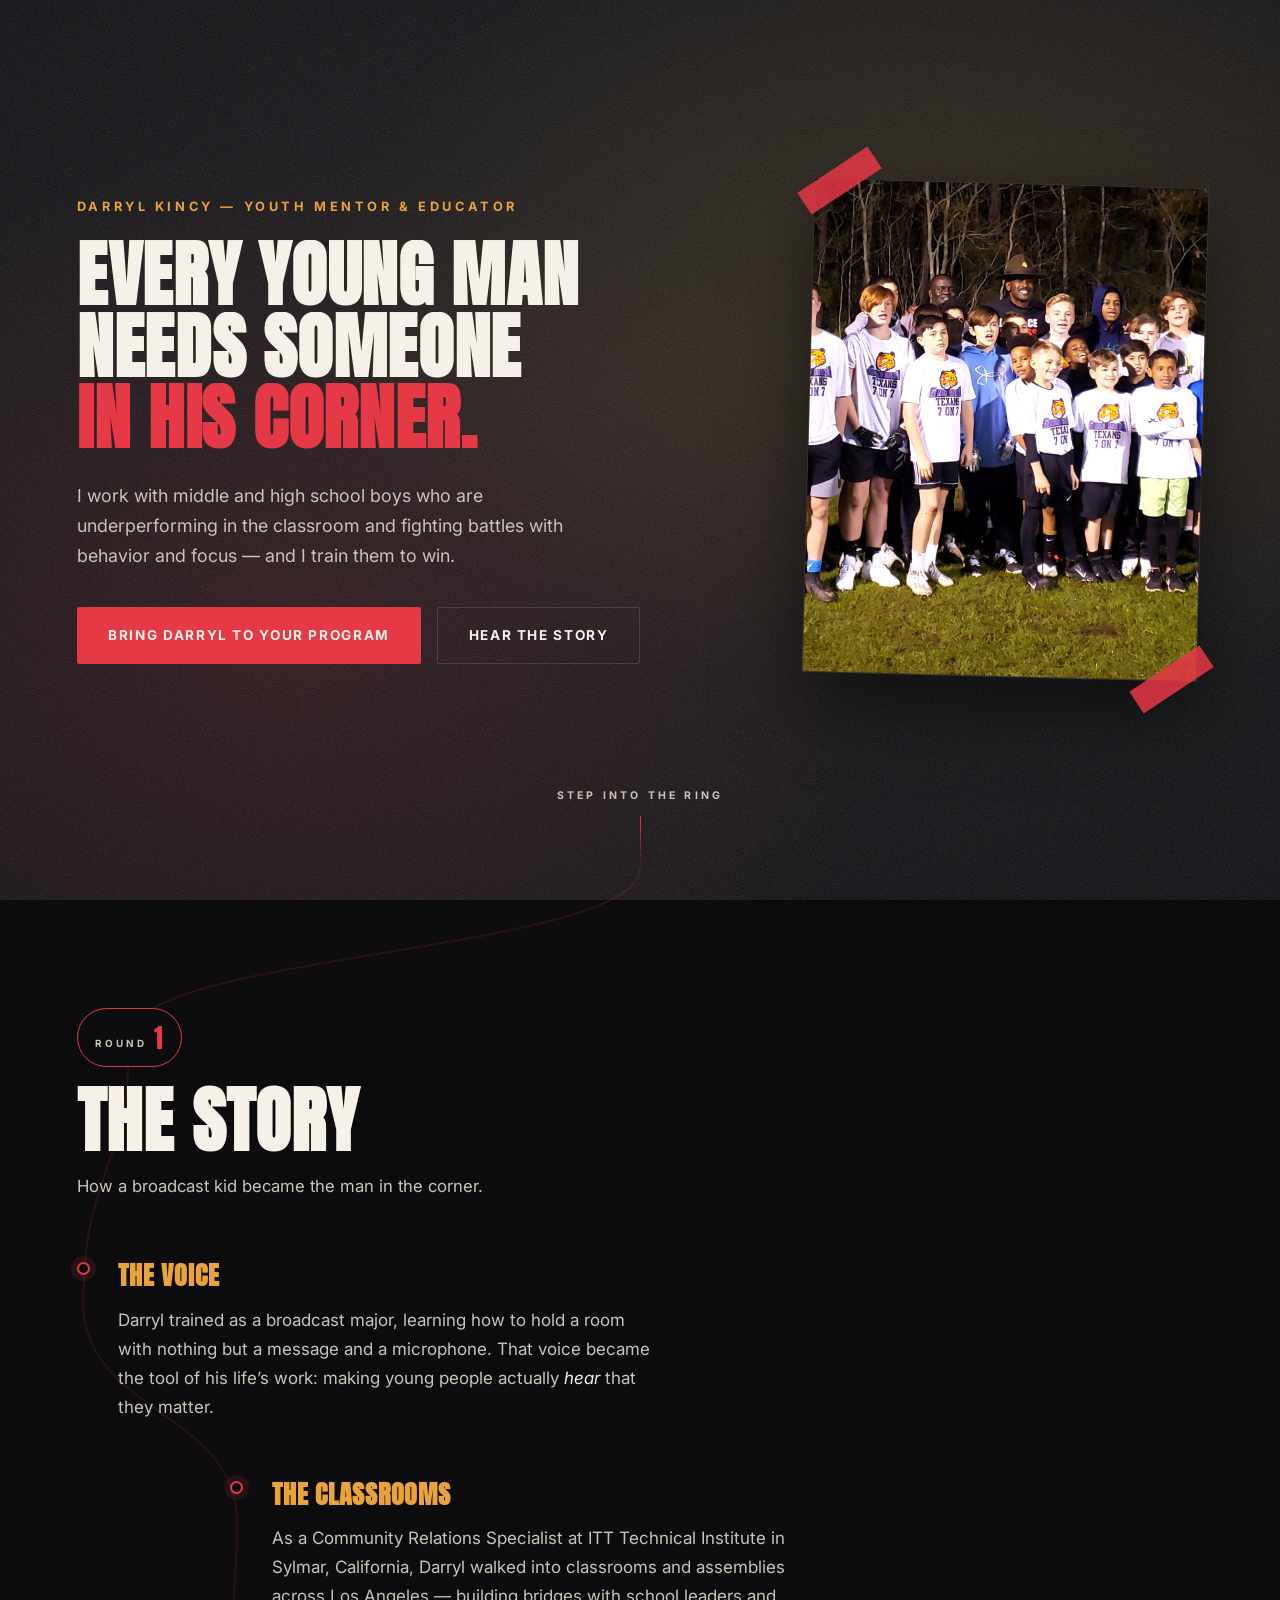
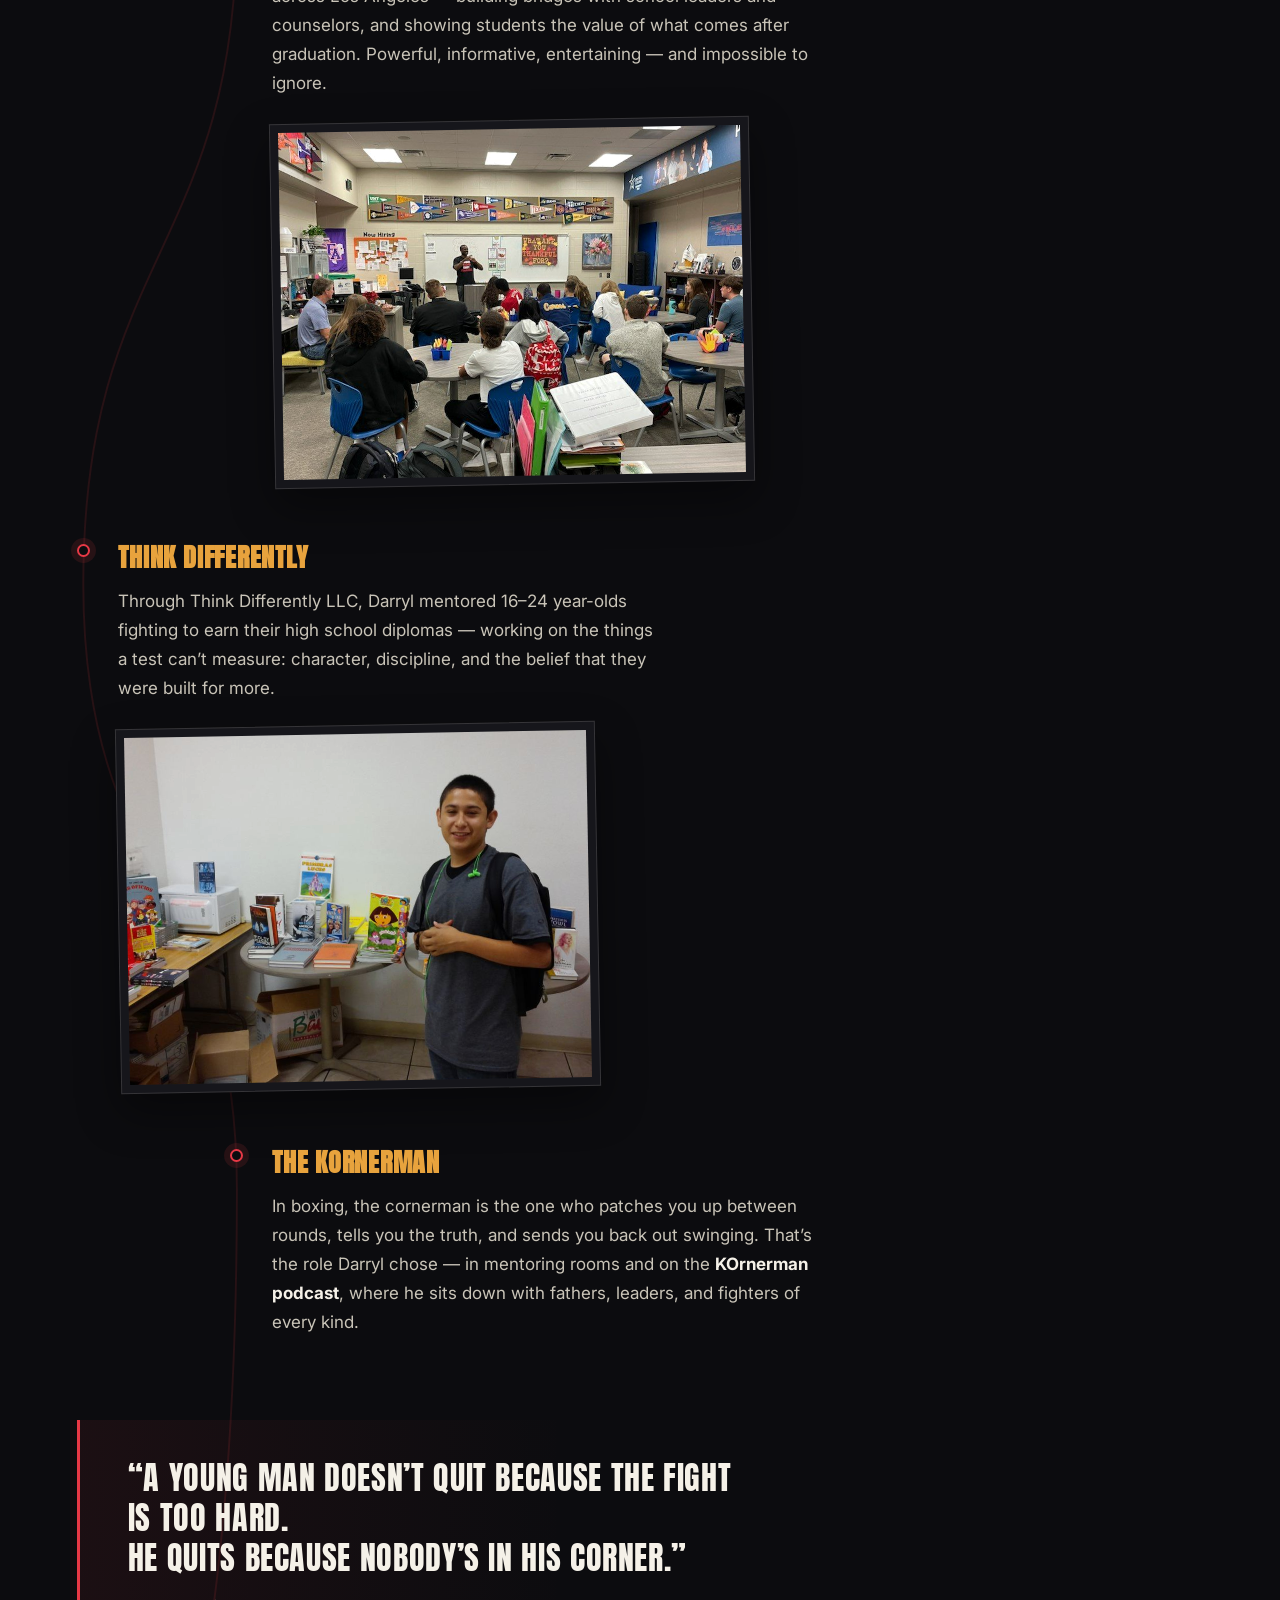
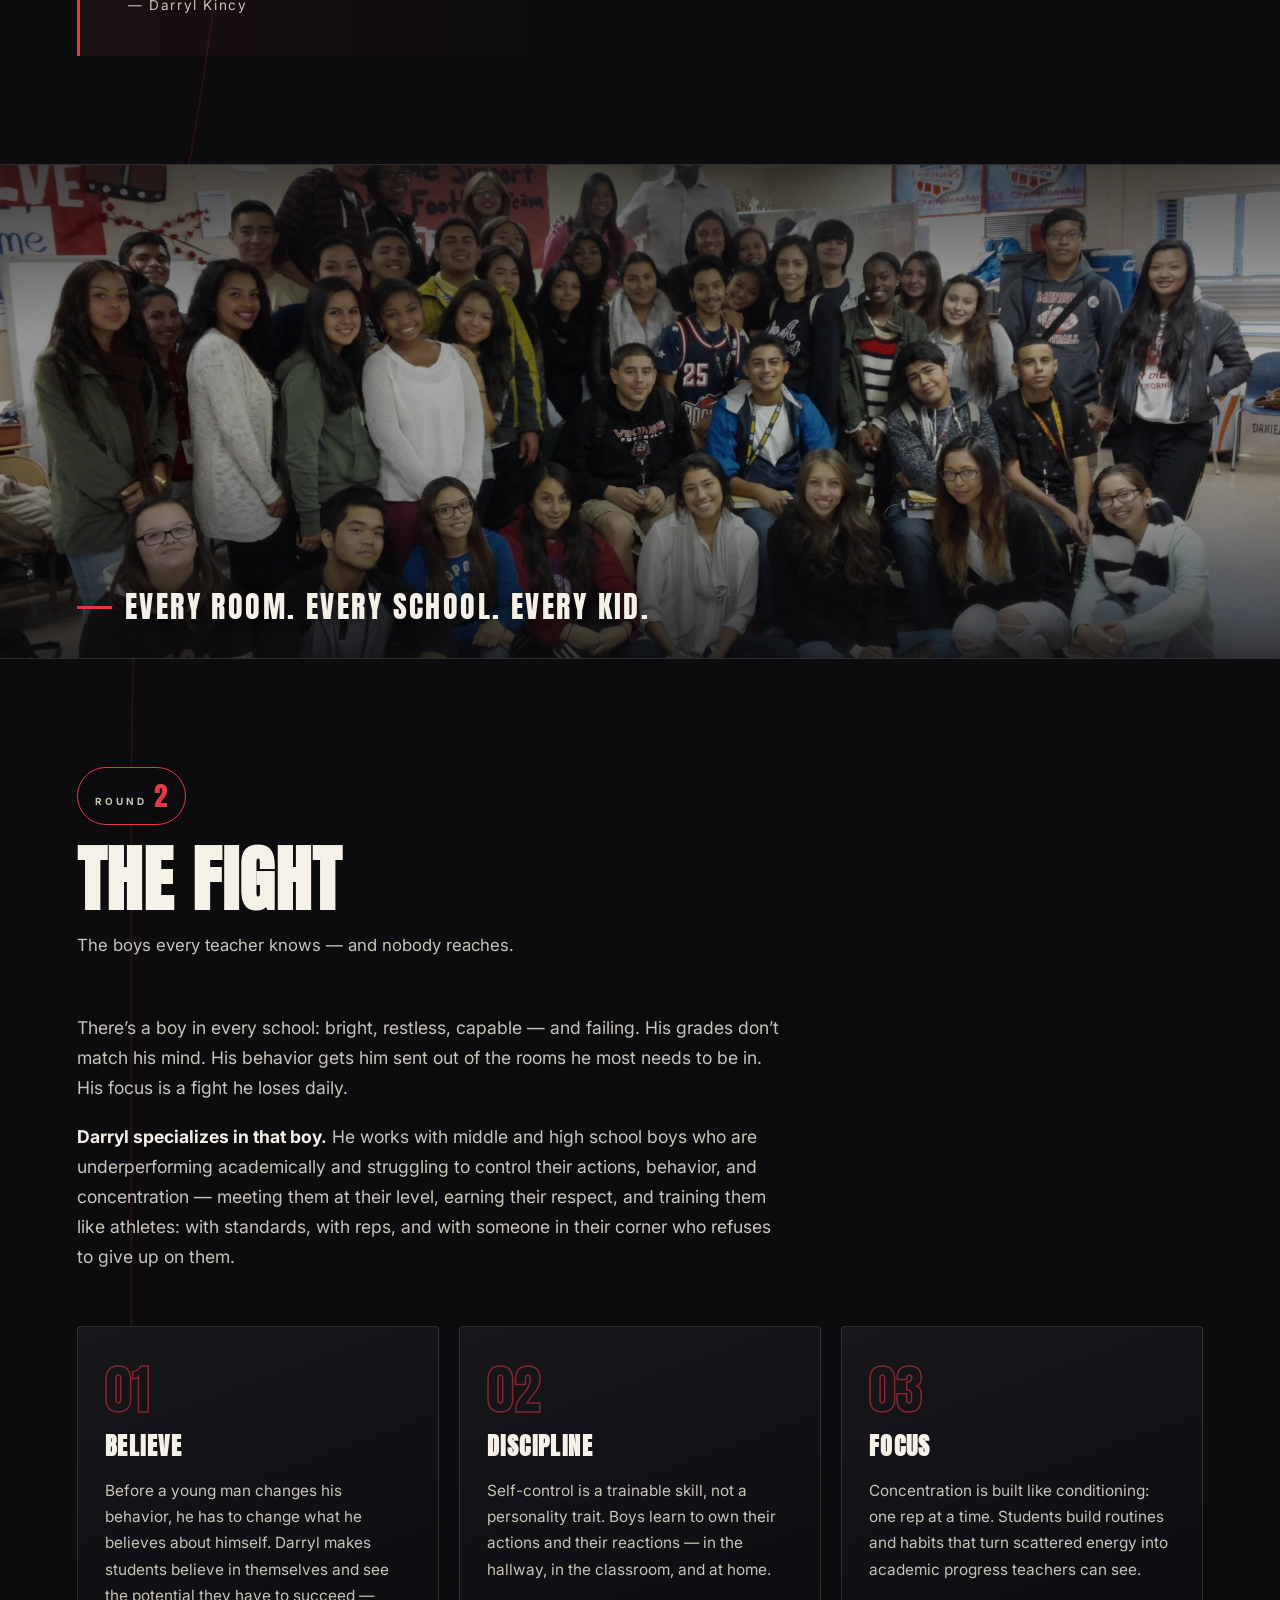
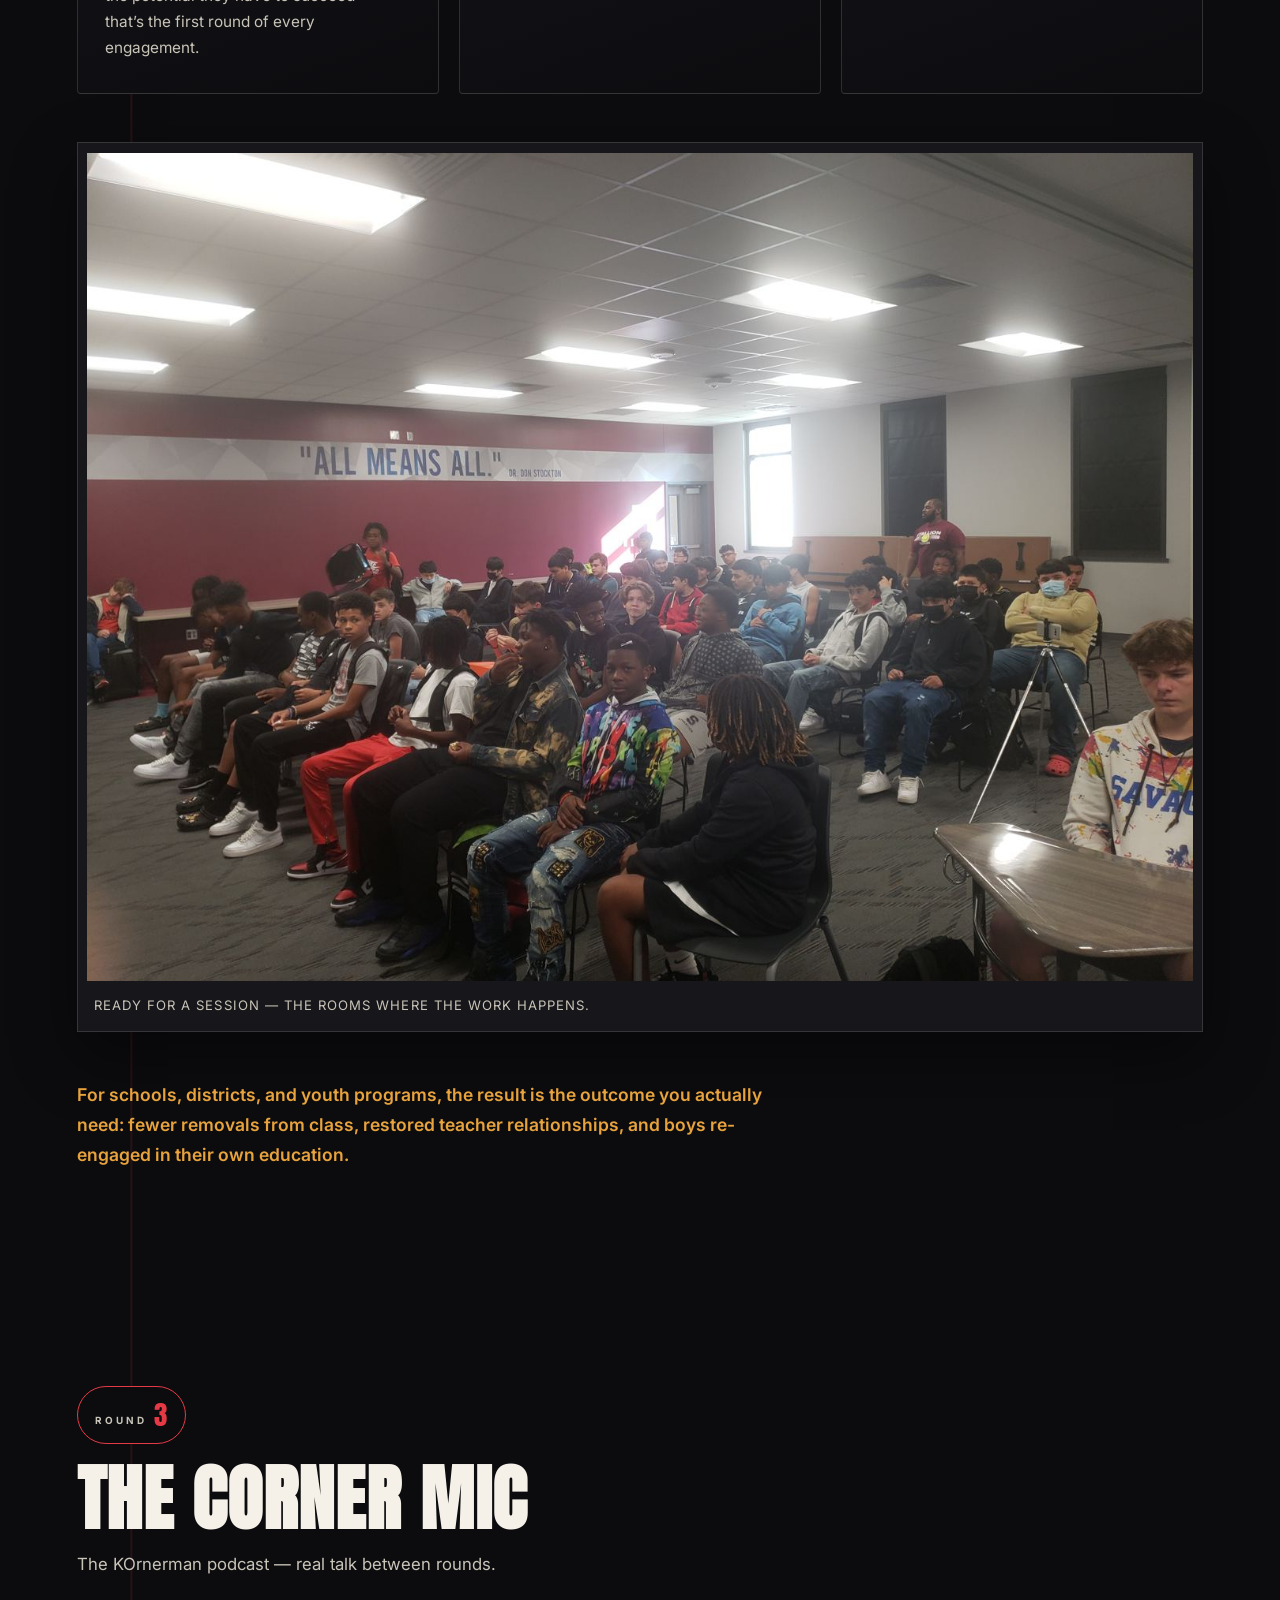
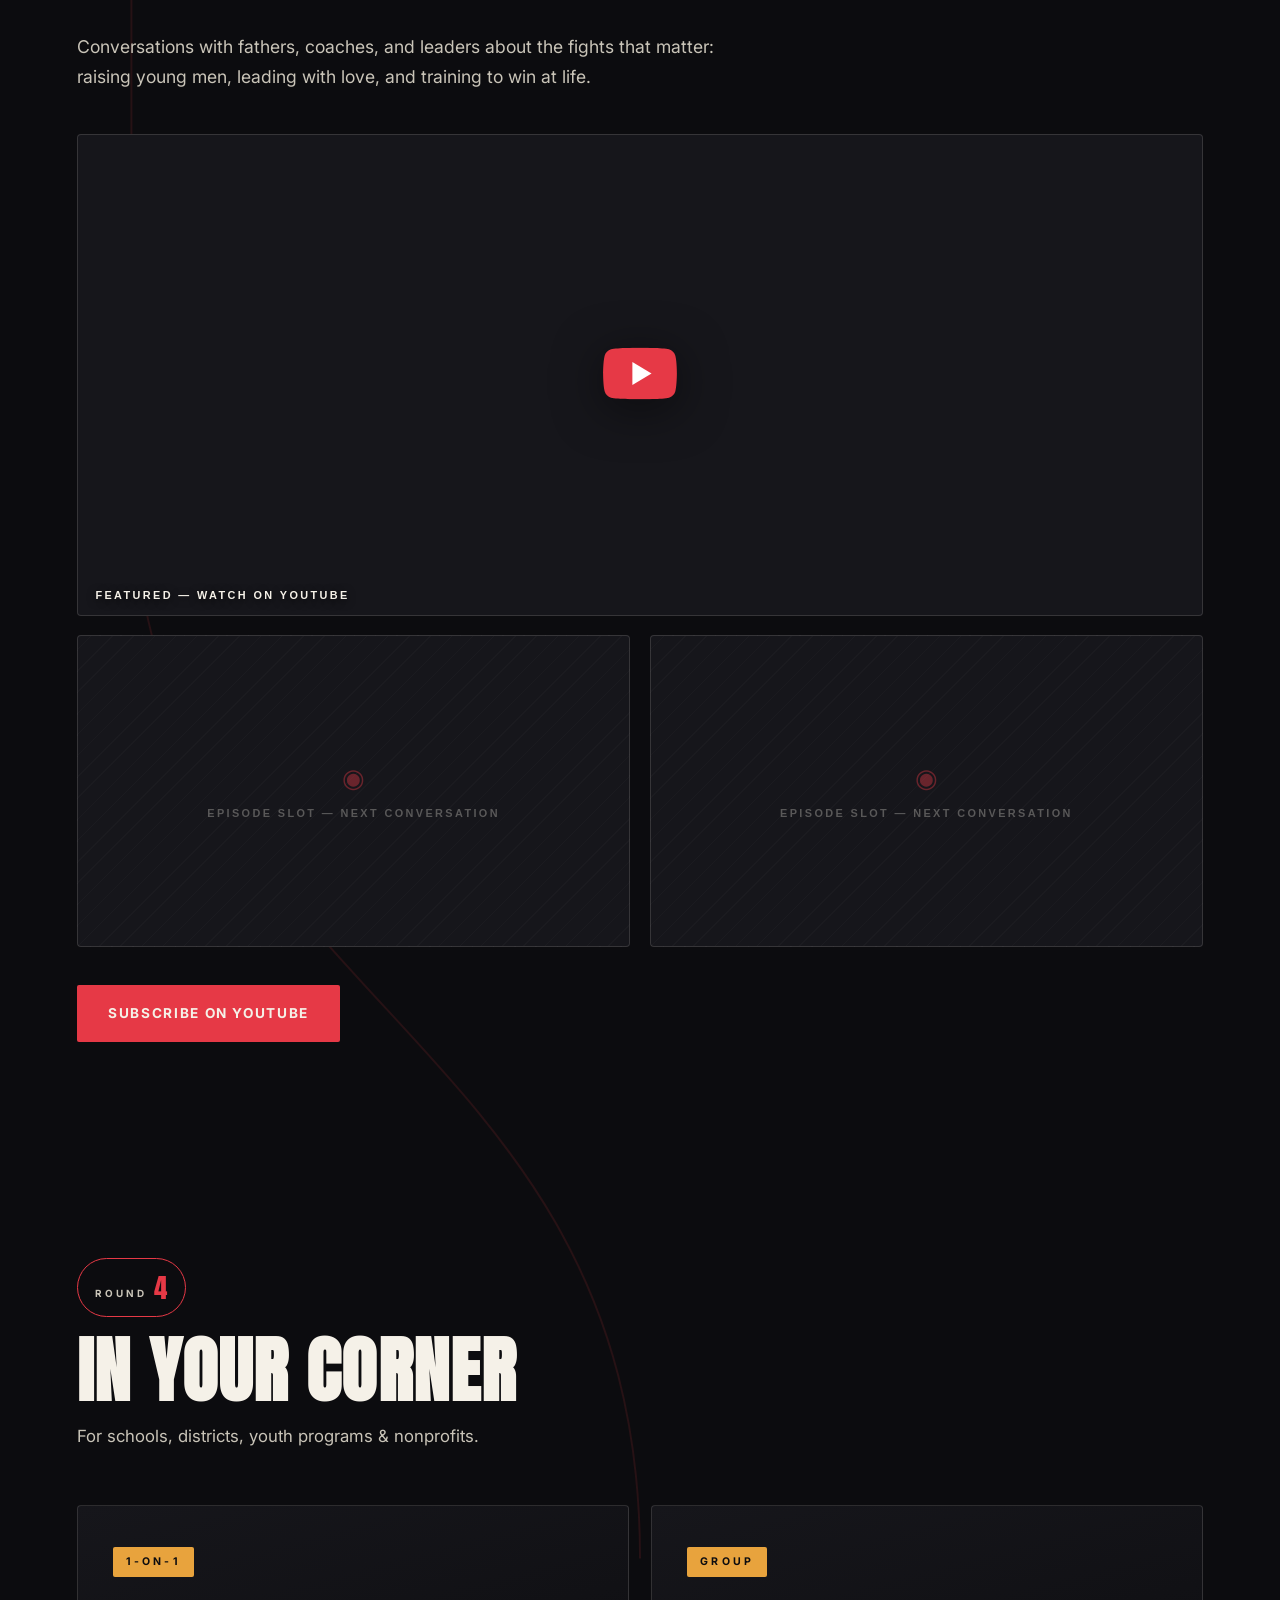
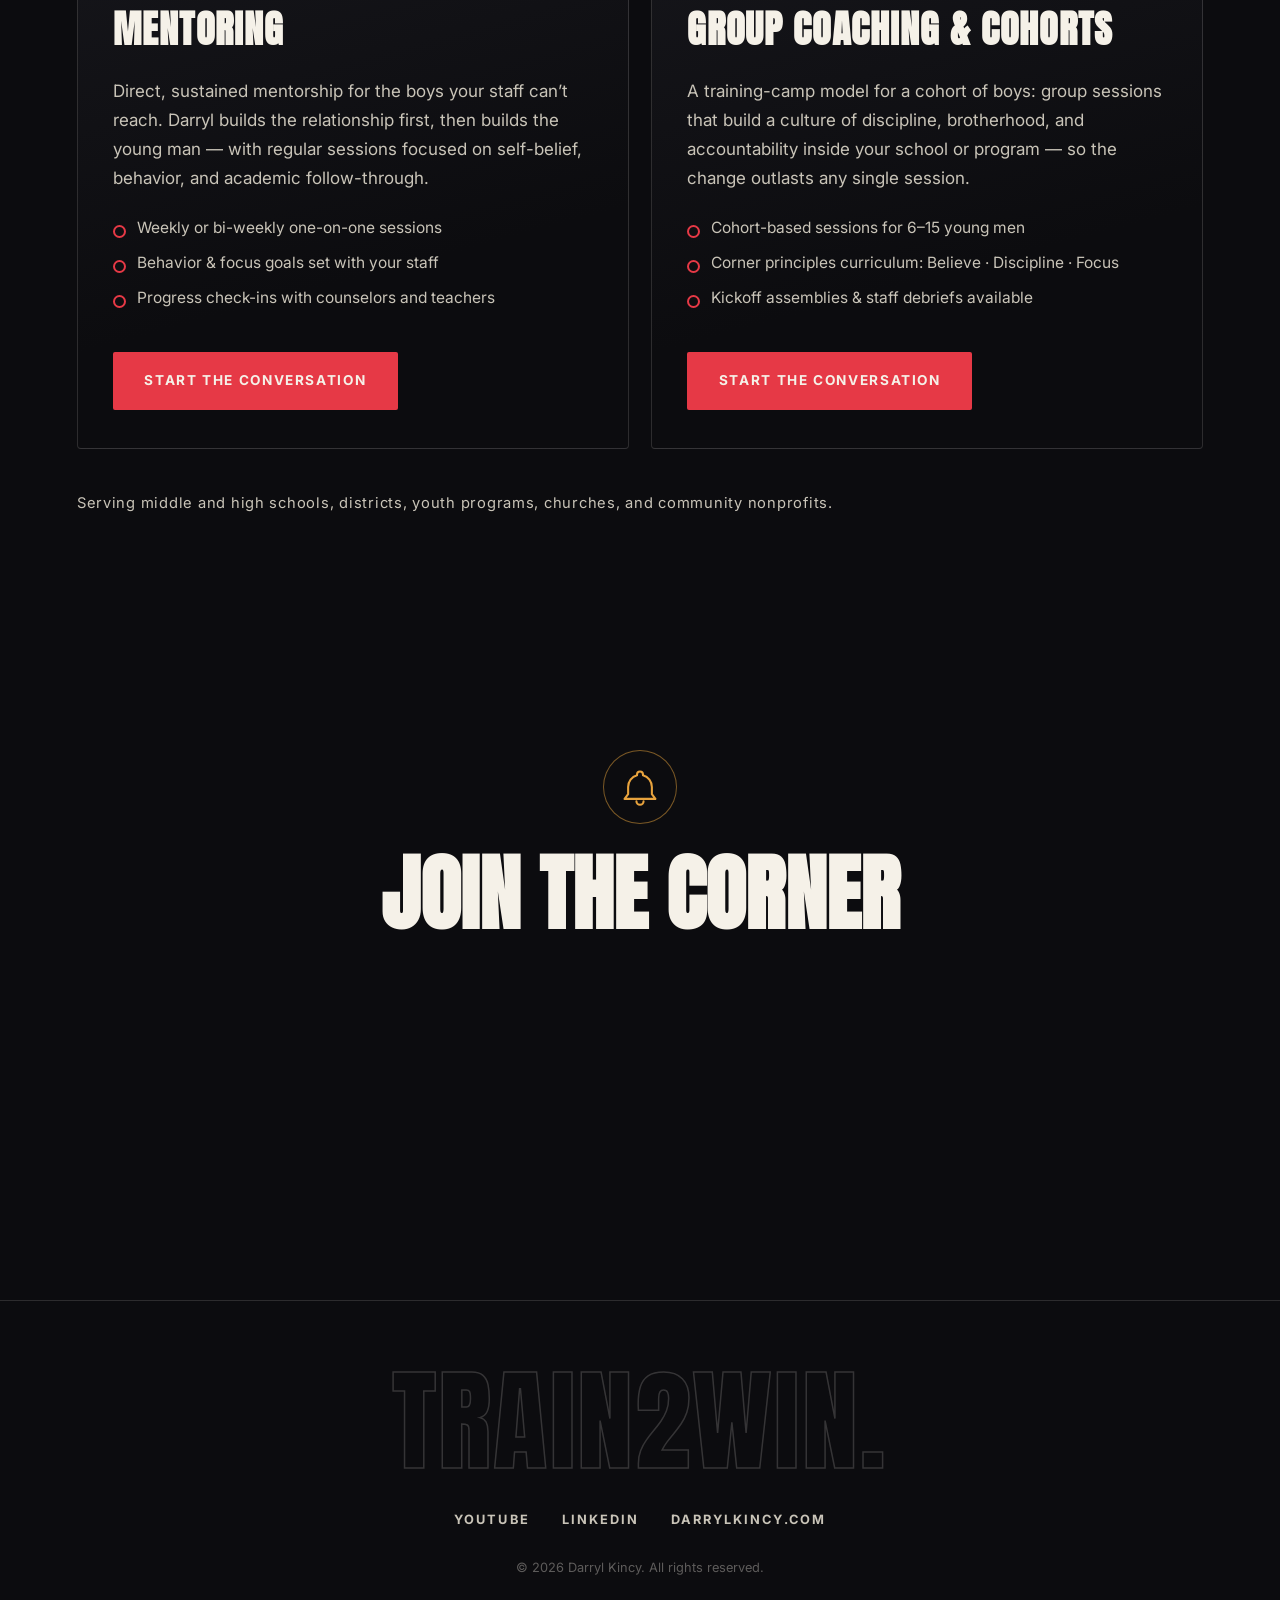
==== commit 4bc9e201: "Integrate real photos into hero, story, fight, and photo band Crop the night skills-camp shot to a 4" ====
--- a/index.html
+++ b/index.html
@@ -71,11 +71,8 @@
         </div>
         <div class="hero__portrait reveal" aria-hidden="true">
           <div class="photo-frame photo-frame--hero">
-            <!-- PHOTO SWAP: replace this div's contents with <img src="assets/img/darryl-hero.jpg" alt="Darryl Kincy"> -->
-            <div class="photo-placeholder">
-              <svg viewBox="0 0 120 120" class="photo-placeholder__icon"><circle cx="60" cy="44" r="22" fill="currentColor" opacity=".5"/><path d="M20 108c4-26 20-38 40-38s36 12 40 38" fill="currentColor" opacity=".5"/></svg>
-              <span>Darryl&rsquo;s photo<br>goes here</span>
-            </div>
+            <!-- PHOTO SWAP: to change the hero image, replace the src below -->
+            <img src="assets/img/hero-skills-camp.jpg" alt="Darryl Kincy surrounded by young athletes at a night training camp">
             <span class="photo-frame__tape photo-frame__tape--tl"></span>
             <span class="photo-frame__tape photo-frame__tape--br"></span>
           </div>
@@ -111,6 +108,9 @@
             bridges with school leaders and counselors, and showing students the value of what
             comes after graduation. Powerful, informative, entertaining &mdash; and impossible
             to ignore.</p>
+          <figure class="timeline__figure">
+            <img src="assets/img/story-speaking.jpg" alt="Darryl Kincy speaking to a high school class" loading="lazy">
+          </figure>
         </li>
         <li class="timeline__item reveal">
           <span class="timeline__dot rope-anchor" data-side="left" aria-hidden="true"></span>
@@ -118,6 +118,9 @@
           <p>Through Think Differently LLC, Darryl mentored 16&ndash;24 year-olds fighting to earn
             their high school diplomas &mdash; working on the things a test can&rsquo;t measure:
             character, discipline, and the belief that they were built for more.</p>
+          <figure class="timeline__figure">
+            <img src="assets/img/story-student.jpg" alt="A student with his backpack beside tables of books" loading="lazy">
+          </figure>
         </li>
         <li class="timeline__item reveal">
           <span class="timeline__dot rope-anchor" data-side="right" aria-hidden="true"></span>
@@ -136,6 +139,12 @@
       </blockquote>
     </section>
 
+    <!-- Full-width photo band -->
+    <section class="photo-band" aria-label="Darryl with a school group">
+      <img src="assets/img/band-classroom-group.jpg" alt="Darryl Kincy with a large group of students after a school session" loading="lazy">
+      <p class="photo-band__caption">EVERY ROOM. EVERY SCHOOL. EVERY KID.</p>
+    </section>
+
     <!-- ============================ ROUND 2 ============================= -->
     <section class="section section--fight" id="fight">
       <div class="section__head">
@@ -176,6 +185,11 @@
             and habits that turn scattered energy into academic progress teachers can see.</p>
         </article>
       </div>
+
+      <figure class="fight__photo reveal">
+        <img src="assets/img/fight-session.jpg" alt="A room full of young men gathered for a session with Darryl" loading="lazy">
+        <figcaption>Ready for a session &mdash; the rooms where the work happens.</figcaption>
+      </figure>
 
       <p class="fight__outcome reveal">For schools, districts, and youth programs, the result is
         the outcome you actually need: fewer removals from class, restored teacher relationships,
--- a/css/styles.css
+++ b/css/styles.css
@@ -254,6 +254,11 @@
 }
 .photo-frame--hero { aspect-ratio: 4 / 5; transform: rotate(1.5deg); }
 
+.photo-frame > img {
+  position: absolute; inset: 0;
+  width: 100%; height: 100%; object-fit: cover;
+}
+
 .photo-frame__tape {
   position: absolute; width: 84px; height: 26px;
   background: rgba(230, 57, 70, 0.85);
@@ -330,6 +335,17 @@
 .timeline__item p { color: var(--canvas-dim); max-width: 34rem; }
 .timeline__item p strong, .timeline__item p em { color: var(--canvas); }
 
+.timeline__figure {
+  margin: 1.4rem 0 0;
+  max-width: 30rem;
+  border: 1px solid var(--line);
+  background: var(--ink-soft);
+  padding: 0.5rem;
+  transform: rotate(-1deg);
+  box-shadow: 0 18px 44px rgba(0, 0, 0, 0.4);
+}
+.timeline__figure img { width: 100%; display: block; filter: contrast(1.02); }
+
 .pullquote {
   margin-top: 2rem; padding: 2.4rem clamp(1.4rem, 4vw, 3rem);
   border-left: 3px solid var(--red);
@@ -341,6 +357,37 @@
   line-height: 1.25; text-transform: uppercase; letter-spacing: 0.02em;
 }
 .pullquote cite { display: block; margin-top: 1rem; color: var(--canvas-dim); font-style: normal; font-size: 0.85rem; letter-spacing: 0.12em; }
+
+/* ---------- Full-width photo band ---------------------------------------------- */
+
+.photo-band {
+  position: relative; z-index: 2;
+  height: clamp(300px, 55vh, 560px);
+  overflow: hidden;
+  border-top: 1px solid var(--line);
+  border-bottom: 1px solid var(--line);
+}
+.photo-band img {
+  width: 100%; height: 100%; object-fit: cover;
+  filter: grayscale(25%) contrast(1.05) brightness(0.7);
+}
+.photo-band::after {
+  content: ""; position: absolute; inset: 0;
+  background: linear-gradient(180deg, rgba(12, 12, 15, 0.55), transparent 35%, transparent 60%, rgba(12, 12, 15, 0.75));
+  pointer-events: none;
+}
+.photo-band__caption {
+  position: absolute; left: var(--pad-x); bottom: 1.6rem; z-index: 2;
+  font-family: var(--font-display);
+  font-size: clamp(1.1rem, 2.6vw, 1.9rem);
+  letter-spacing: 0.08em; color: var(--canvas);
+  text-shadow: 0 2px 12px rgba(0, 0, 0, 0.7);
+}
+.photo-band__caption::before {
+  content: ""; display: inline-block;
+  width: 2.2rem; height: 3px; margin-right: 0.8rem;
+  background: var(--red); vertical-align: middle;
+}
 
 /* ---------- Round 2: The Fight ------------------------------------------------ */
 
@@ -379,6 +426,20 @@
   letter-spacing: 0.06em; margin-bottom: 0.7rem;
 }
 .principle p { color: var(--canvas-dim); font-size: 0.96rem; }
+
+.fight__photo {
+  margin: 3rem 0 0;
+  border: 1px solid var(--line);
+  background: var(--ink-soft);
+  padding: 0.6rem;
+  box-shadow: 0 24px 60px rgba(0, 0, 0, 0.45);
+}
+.fight__photo img { width: 100%; display: block; }
+.fight__photo figcaption {
+  padding: 0.8rem 0.4rem 0.3rem;
+  color: var(--canvas-dim); font-size: 0.82rem;
+  letter-spacing: 0.08em; text-transform: uppercase;
+}
 
 .fight__outcome {
   margin-top: 3rem; max-width: 44rem;
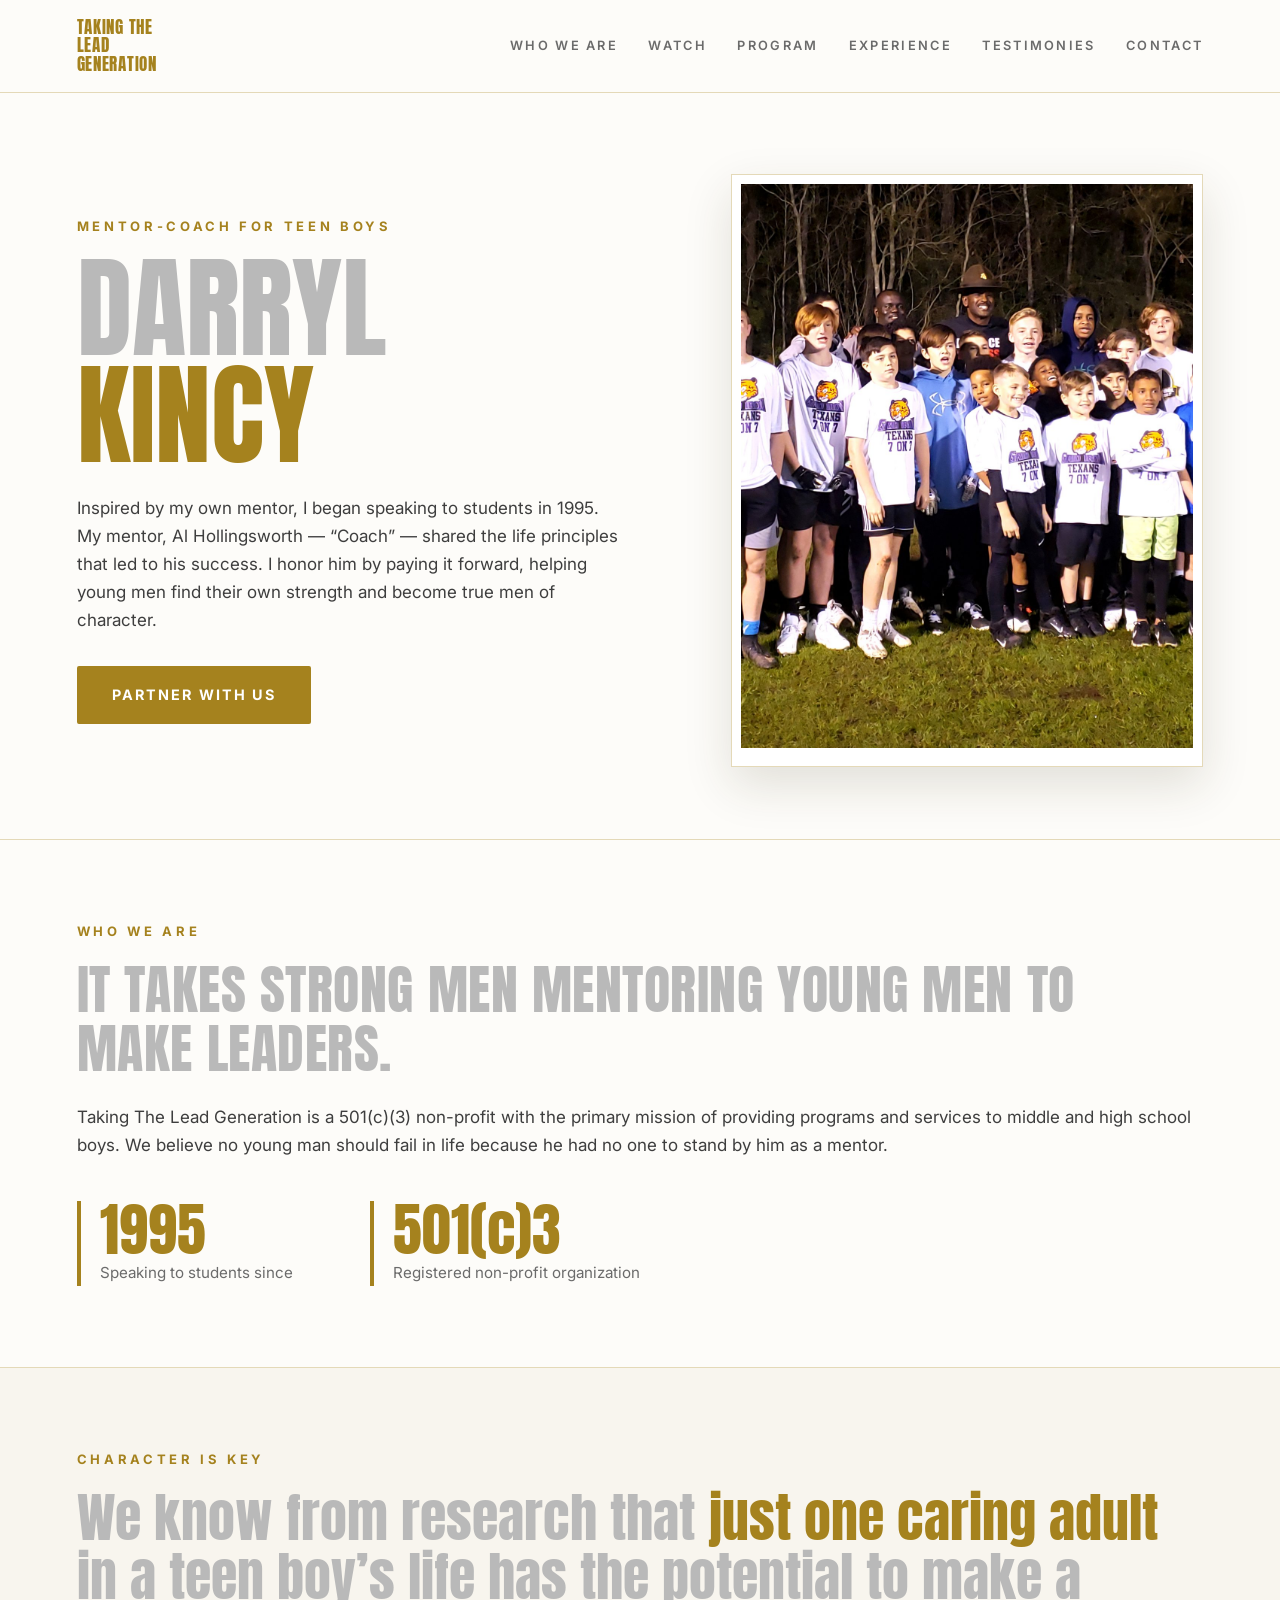
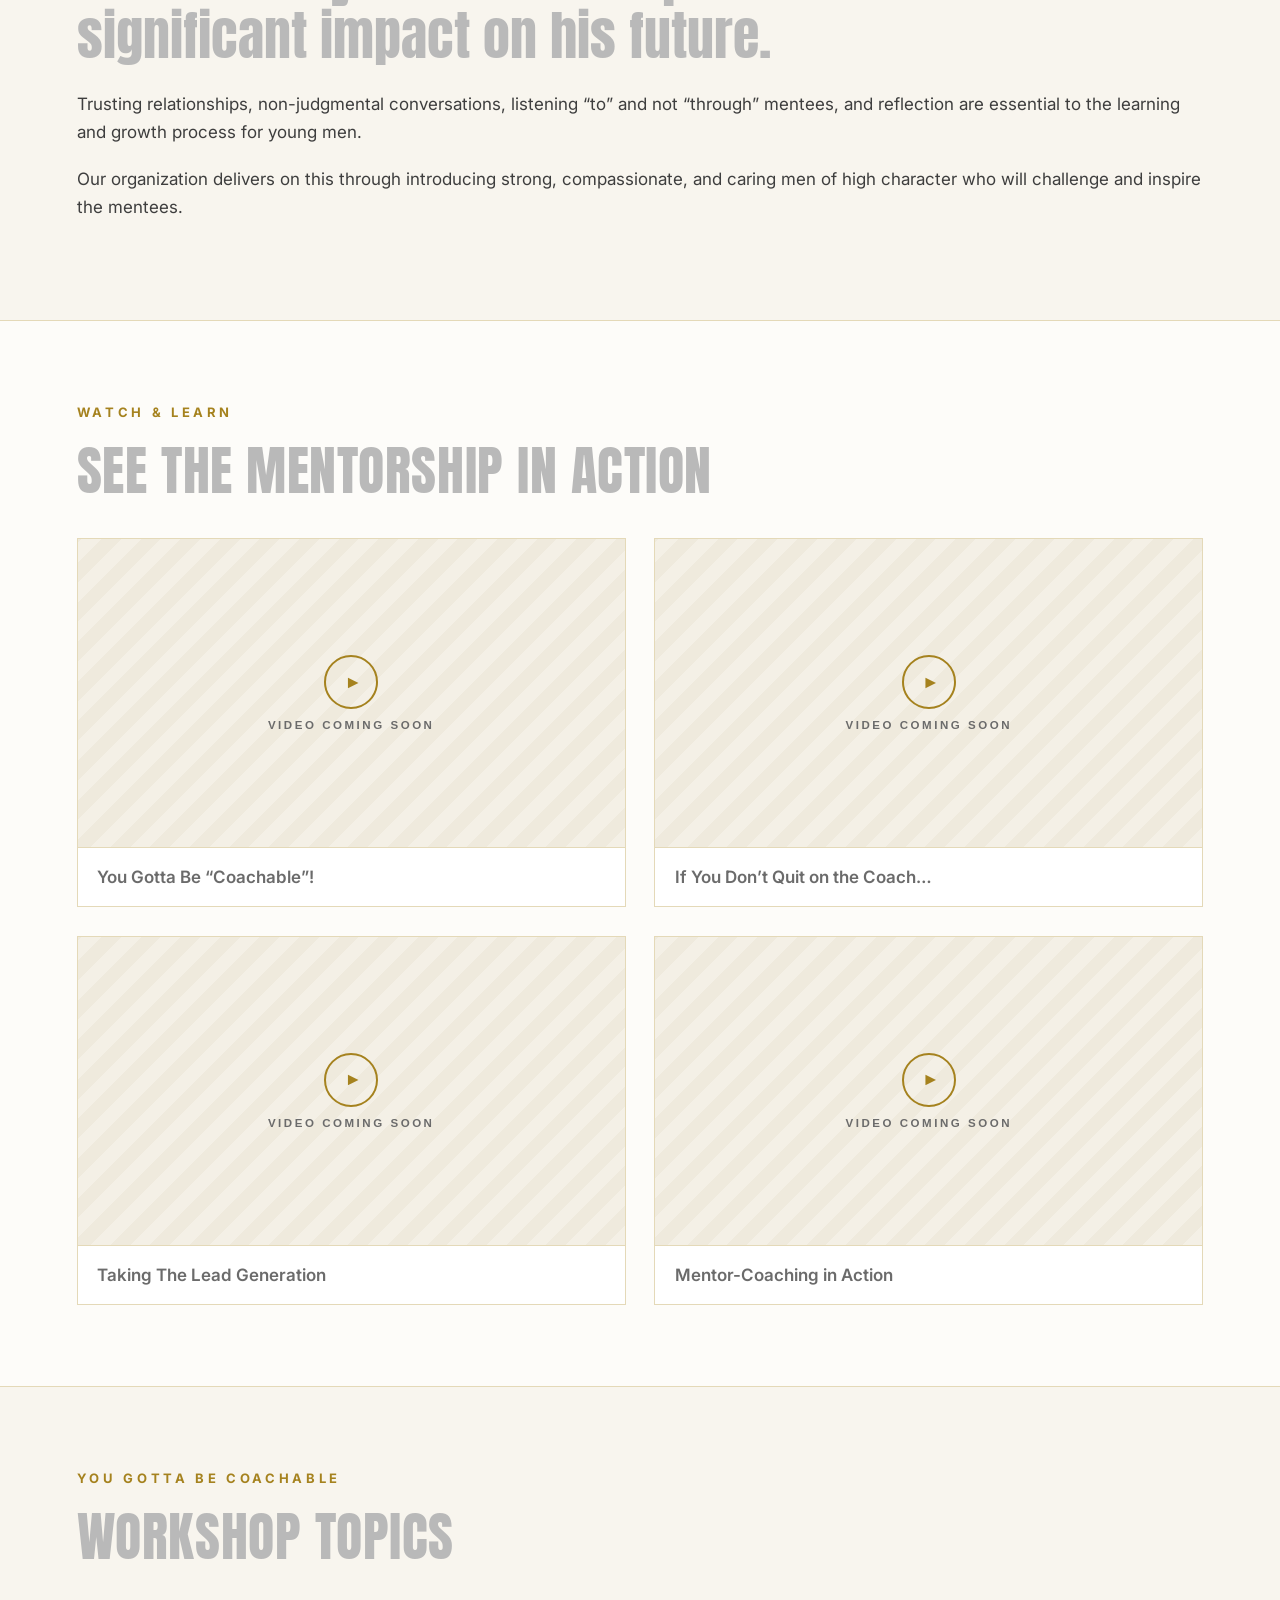
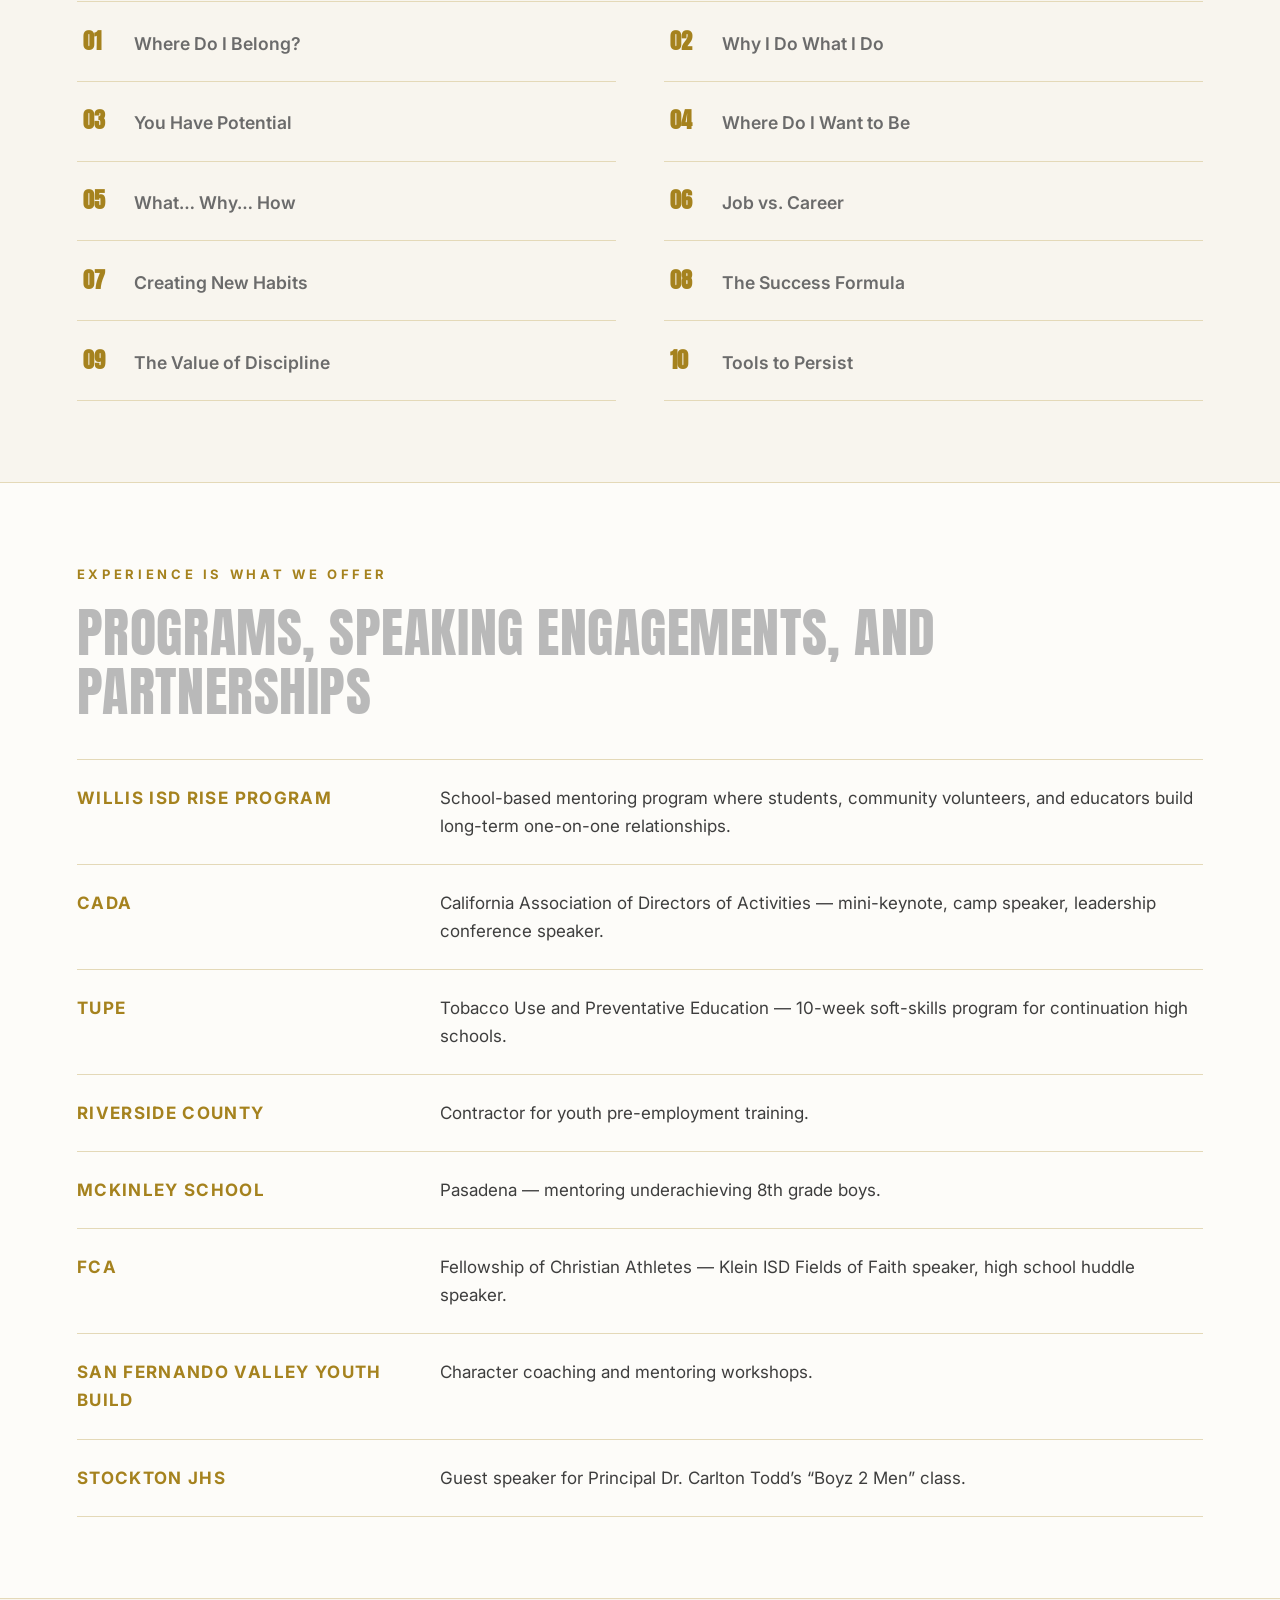
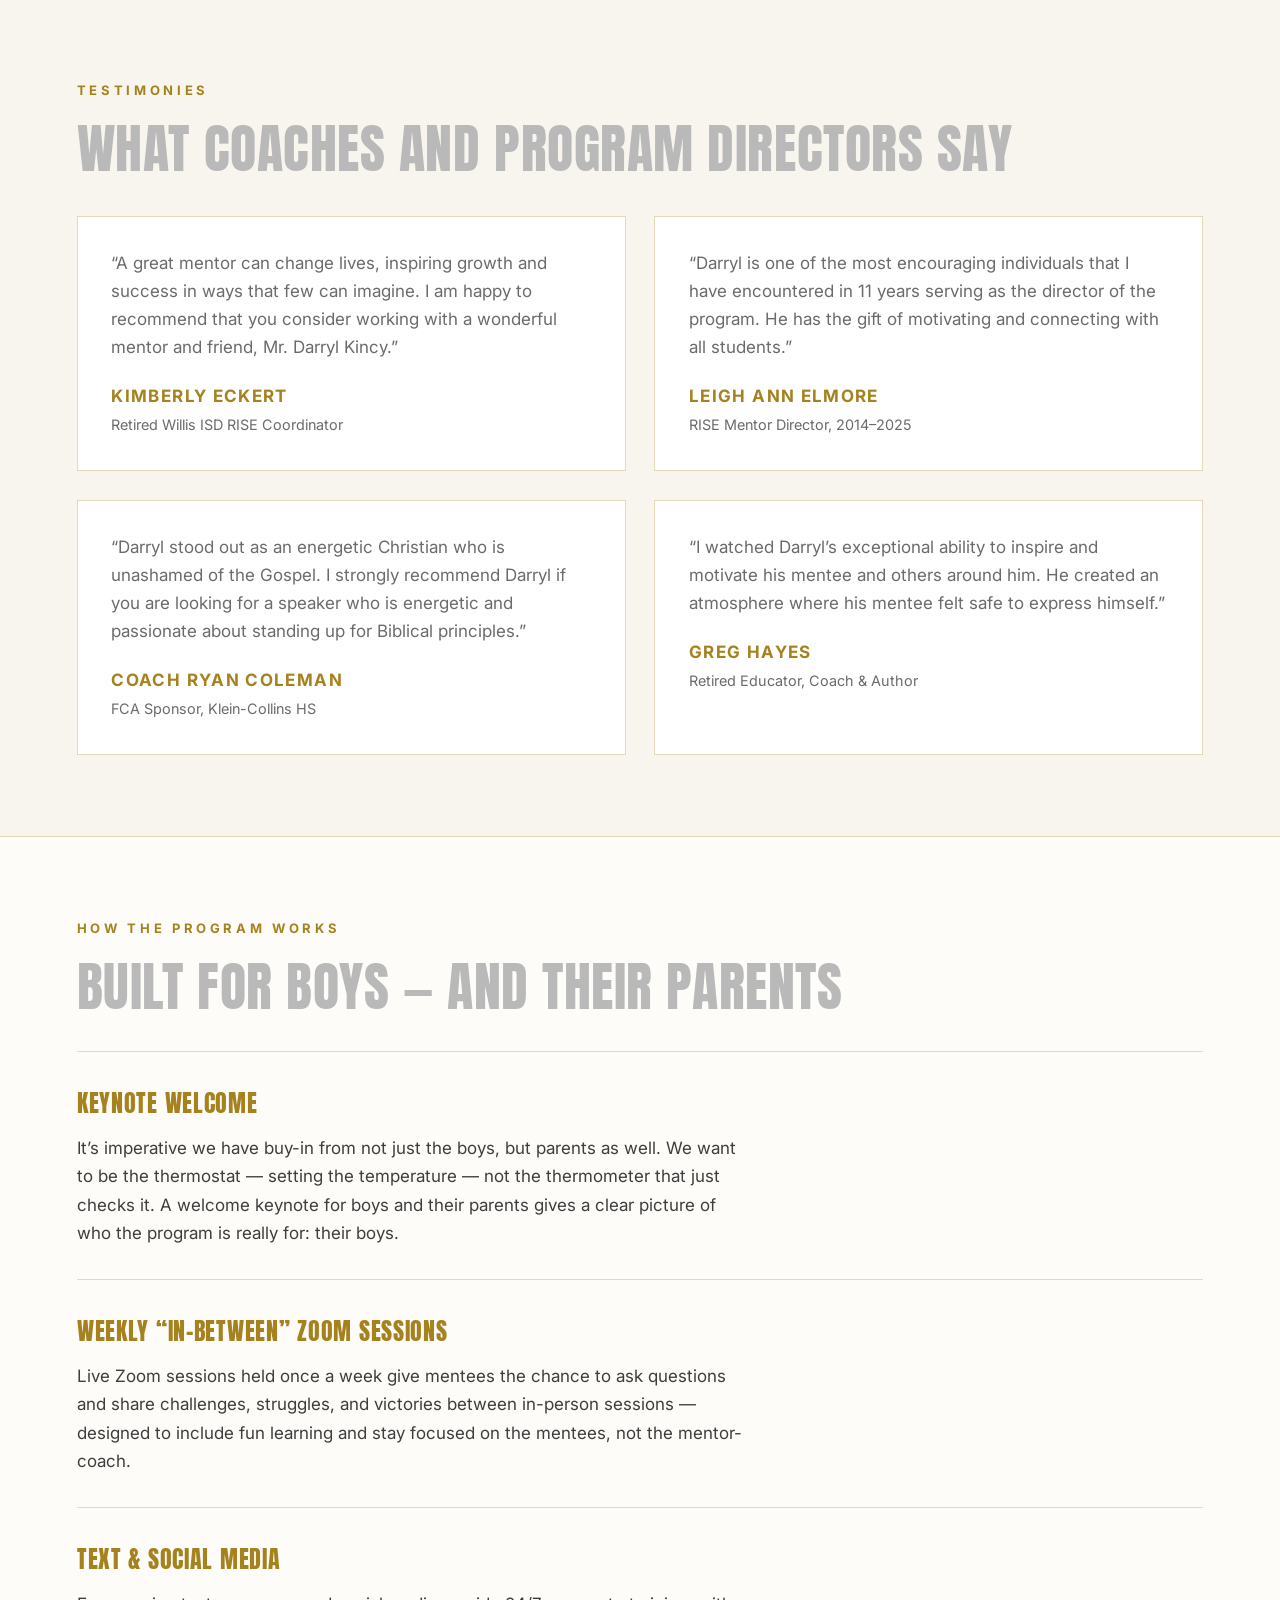
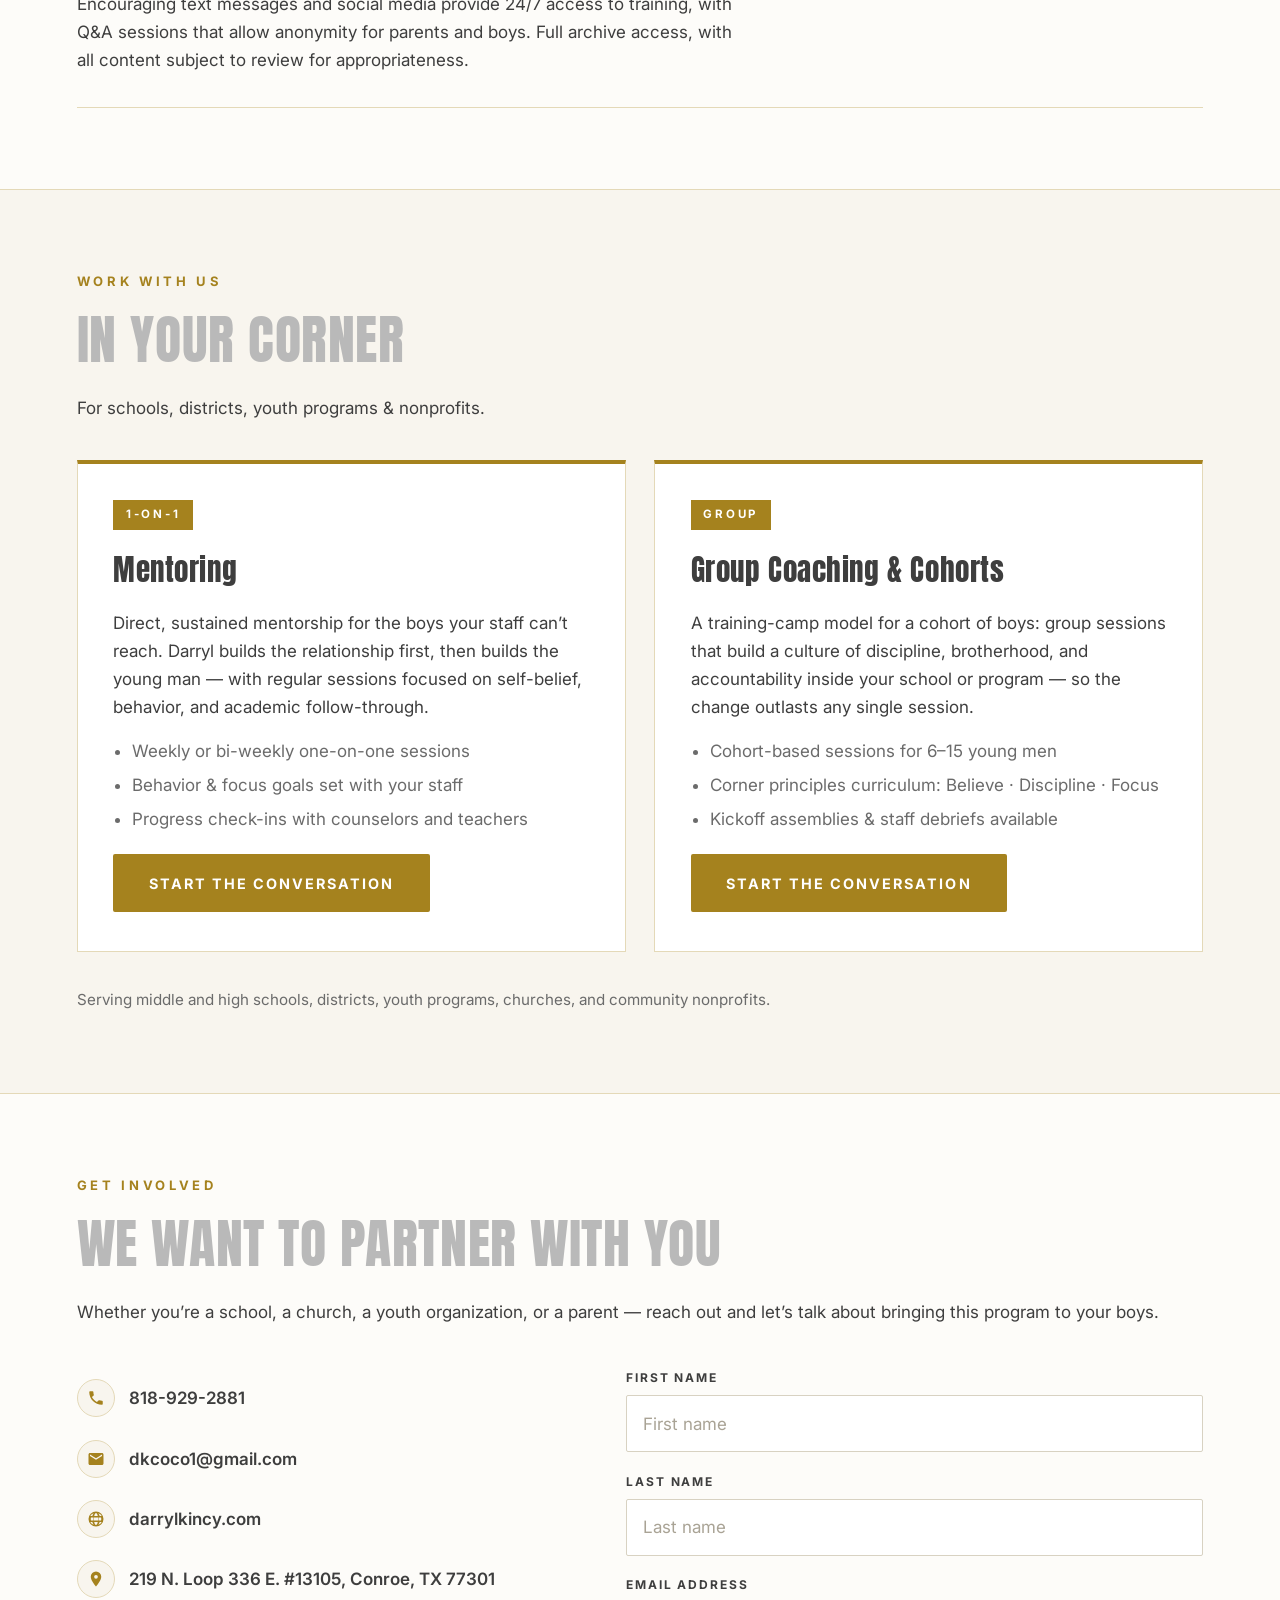
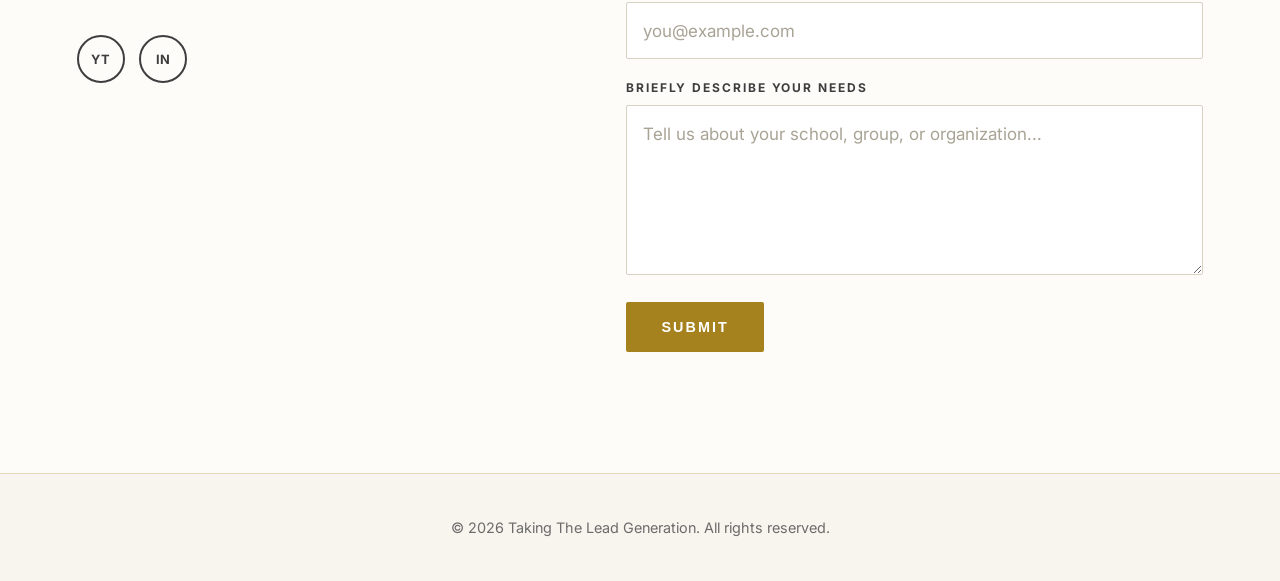
==== commit 7f1fe8ef: "Rebuild site from advisor-approved design (Taking The Lead Generation) Replace the boxing-themed lay" ====
--- a/index.html
+++ b/index.html
@@ -3,13 +3,13 @@
 <head>
   <meta charset="UTF-8">
   <meta name="viewport" content="width=device-width, initial-scale=1.0">
-  <title>Darryl Kincy — Every Young Man Needs Someone in His Corner</title>
-  <meta name="description" content="Darryl Kincy is a youth mentor and educator who works with middle and high school boys who are underperforming academically and struggling with behavior and focus. Mentoring, group coaching, and the KOrnerman podcast.">
-  <meta property="og:title" content="Darryl Kincy — Every Young Man Needs Someone in His Corner">
-  <meta property="og:description" content="Youth mentor & educator. 1-on-1 mentoring and group coaching for schools, districts, and youth programs. Host of the KOrnerman podcast.">
+  <title>Darryl Kincy | Mentor-Coach for Teen Boys</title>
+  <meta name="description" content="Taking The Lead Generation is a 501(c)(3) non-profit providing mentoring programs and services to middle and high school boys. Darryl Kincy — mentor-coach for teen boys, speaking to students since 1995.">
+  <meta property="og:title" content="Darryl Kincy | Mentor-Coach for Teen Boys">
+  <meta property="og:description" content="Taking The Lead Generation — a 501(c)(3) non-profit mentoring middle and high school boys. It takes strong men mentoring young men to make leaders.">
   <meta property="og:type" content="website">
   <meta property="og:url" content="https://darrylkincy.com/">
-  <link rel="icon" href="data:image/svg+xml,%3Csvg xmlns='http://www.w3.org/2000/svg' viewBox='0 0 100 100'%3E%3Crect width='100' height='100' rx='18' fill='%230C0C0F'/%3E%3Cpath d='M18 78V22h20c17 0 26 11 26 28S55 78 38 78H18zm14-12h6c9 0 12-7 12-16s-3-16-12-16h-6v32z' fill='%23E63946'/%3E%3Crect x='68' y='22' width='14' height='56' rx='3' fill='%23E8A33D'/%3E%3C/svg%3E">
+  <link rel="icon" href="data:image/svg+xml,%3Csvg xmlns='http://www.w3.org/2000/svg' viewBox='0 0 100 100'%3E%3Crect width='100' height='100' rx='18' fill='%23FDFBF6'/%3E%3Ctext x='50' y='68' font-family='Arial Black,Arial,sans-serif' font-size='46' font-weight='900' fill='%23A5821E' text-anchor='middle'%3ETL%3C/text%3E%3C/svg%3E">
   <link rel="preconnect" href="https://fonts.googleapis.com">
   <link rel="preconnect" href="https://fonts.gstatic.com" crossorigin>
   <link href="https://fonts.googleapis.com/css2?family=Anton&family=Inter:ital,wght@0,400;0,500;0,600;0,700;1,400&display=swap" rel="stylesheet">
@@ -17,233 +17,260 @@
 </head>
 <body>
 
-  <!-- Scroll progress bar (echoes the corner-rope through-line) -->
-  <div class="progress-bar" aria-hidden="true"><span id="progressFill"></span></div>
-
-  <!-- Sticky nav — appears after the hero -->
+  <!-- Sticky nav -->
   <header class="nav" id="siteNav" aria-label="Site navigation">
-    <a class="nav__logo" href="#top">DARRYL<span>KINCY</span></a>
+    <a class="nav__logo" href="#top">TAKING THE<br>LEAD<br>GENERATION</a>
     <nav class="nav__links">
-      <a href="#story">The Story</a>
-      <a href="#fight">The Fight</a>
-      <a href="#podcast">The Podcast</a>
-      <a href="#offers">Work With Me</a>
-      <a class="nav__cta" href="#signup">Join the Corner</a>
+      <a href="#who">Who We Are</a>
+      <a href="#watch">Watch</a>
+      <a href="#program">Program</a>
+      <a href="#experience">Experience</a>
+      <a href="#testimonies">Testimonies</a>
+      <a href="#contact">Contact</a>
     </nav>
     <button class="nav__burger" id="navBurger" aria-label="Open menu" aria-expanded="false">
       <span></span><span></span><span></span>
     </button>
   </header>
   <div class="mobile-menu" id="mobileMenu">
-    <a href="#story">The Story</a>
-    <a href="#fight">The Fight</a>
-    <a href="#podcast">The Podcast</a>
-    <a href="#offers">Work With Me</a>
-    <a class="mobile-menu__cta" href="#signup">Join the Corner</a>
+    <a href="#who">Who We Are</a>
+    <a href="#watch">Watch</a>
+    <a href="#program">Program</a>
+    <a href="#experience">Experience</a>
+    <a href="#testimonies">Testimonies</a>
+    <a href="#contact">Contact</a>
   </div>
-
-  <!-- The corner rope: one red line drawn through the whole journey (built by JS) -->
-  <svg class="rope" id="ropeSvg" aria-hidden="true" focusable="false">
-    <path id="ropePathGhost" class="rope__ghost" d=""/>
-    <path id="ropePath" class="rope__line" d=""/>
-  </svg>
 
   <main id="top">
 
     <!-- ============================== HERO ============================== -->
     <section class="hero" id="hero">
-      <div class="hero__spotlight" aria-hidden="true"></div>
-      <div class="hero__grain" aria-hidden="true"></div>
       <div class="hero__inner">
         <div class="hero__text">
-          <p class="hero__eyebrow reveal">DARRYL KINCY &mdash; YOUTH MENTOR &amp; EDUCATOR</p>
-          <h1 class="hero__title">
-            <span class="hero__line"><span>EVERY YOUNG MAN</span></span>
-            <span class="hero__line"><span>NEEDS SOMEONE</span></span>
-            <span class="hero__line hero__line--accent"><span>IN HIS CORNER.</span></span>
+          <p class="eyebrow reveal">MENTOR-COACH FOR TEEN BOYS</p>
+          <h1 class="hero__name">
+            <span class="hero__name-line hero__name-line--gray"><span>DARRYL</span></span>
+            <span class="hero__name-line hero__name-line--gold"><span>KINCY</span></span>
           </h1>
-          <p class="hero__sub reveal">I work with middle and high school boys who are underperforming in the classroom
-            and fighting battles with behavior and focus &mdash; and I train them to win.</p>
+          <p class="hero__bio reveal">Inspired by my own mentor, I began speaking to students in 1995.
+            My mentor, Al Hollingsworth &mdash; &ldquo;Coach&rdquo; &mdash; shared the life principles
+            that led to his success. I honor him by paying it forward, helping young men find their
+            own strength and become true men of character.</p>
           <div class="hero__ctas reveal">
-            <a class="btn btn--primary" href="#offers">Bring Darryl to Your Program</a>
-            <a class="btn btn--ghost" href="#story">Hear the Story</a>
-          </div>
-        </div>
-        <div class="hero__portrait reveal" aria-hidden="true">
-          <div class="photo-frame photo-frame--hero">
-            <!-- PHOTO SWAP: to change the hero image, replace the src below -->
-            <img src="assets/img/hero-skills-camp.jpg" alt="Darryl Kincy surrounded by young athletes at a night training camp">
-            <span class="photo-frame__tape photo-frame__tape--tl"></span>
-            <span class="photo-frame__tape photo-frame__tape--br"></span>
-          </div>
-        </div>
-      </div>
-      <a class="hero__scrollcue" href="#story" aria-label="Scroll to the story">
-        <span class="hero__scrollcue-label">STEP INTO THE RING</span>
-        <span class="hero__scrollcue-line" aria-hidden="true"></span>
-      </a>
-    </section>
-
-    <!-- ============================ ROUND 1 ============================= -->
-    <section class="section section--story" id="story">
-      <div class="section__head">
-        <span class="round-marker rope-anchor" data-side="left"><em>ROUND</em>1</span>
-        <h2 class="section__title reveal">THE STORY</h2>
-        <p class="section__kicker reveal">How a broadcast kid became the man in the corner.</p>
-      </div>
-
-      <ol class="timeline">
-        <li class="timeline__item reveal">
-          <span class="timeline__dot rope-anchor" data-side="left" aria-hidden="true"></span>
-          <h3>The Voice</h3>
-          <p>Darryl trained as a broadcast major, learning how to hold a room with nothing but a
-            message and a microphone. That voice became the tool of his life&rsquo;s work: making
-            young people actually <em>hear</em> that they matter.</p>
-        </li>
-        <li class="timeline__item reveal">
-          <span class="timeline__dot rope-anchor" data-side="right" aria-hidden="true"></span>
-          <h3>The Classrooms</h3>
-          <p>As a Community Relations Specialist at ITT Technical Institute in Sylmar, California,
-            Darryl walked into classrooms and assemblies across Los Angeles &mdash; building
-            bridges with school leaders and counselors, and showing students the value of what
-            comes after graduation. Powerful, informative, entertaining &mdash; and impossible
-            to ignore.</p>
-          <figure class="timeline__figure">
-            <img src="assets/img/story-speaking.jpg" alt="Darryl Kincy speaking to a high school class" loading="lazy">
+            <a class="btn btn--primary" href="#contact">Partner With Us</a>
+          </div>
+        </div>
+        <div class="hero__portrait reveal">
+          <figure class="portrait-frame">
+            <!-- PHOTO SWAP: headshot — replace src with the black-and-white headshot when uploaded -->
+            <img src="assets/img/hero-skills-camp.jpg" alt="Darryl Kincy">
           </figure>
-        </li>
-        <li class="timeline__item reveal">
-          <span class="timeline__dot rope-anchor" data-side="left" aria-hidden="true"></span>
-          <h3>Think Differently</h3>
-          <p>Through Think Differently LLC, Darryl mentored 16&ndash;24 year-olds fighting to earn
-            their high school diplomas &mdash; working on the things a test can&rsquo;t measure:
-            character, discipline, and the belief that they were built for more.</p>
-          <figure class="timeline__figure">
-            <img src="assets/img/story-student.jpg" alt="A student with his backpack beside tables of books" loading="lazy">
-          </figure>
-        </li>
-        <li class="timeline__item reveal">
-          <span class="timeline__dot rope-anchor" data-side="right" aria-hidden="true"></span>
-          <h3>The KOrnerman</h3>
-          <p>In boxing, the cornerman is the one who patches you up between rounds, tells you the
-            truth, and sends you back out swinging. That&rsquo;s the role Darryl chose &mdash; in
-            mentoring rooms and on the <strong>KOrnerman podcast</strong>, where he sits down with
-            fathers, leaders, and fighters of every kind.</p>
-        </li>
+        </div>
+      </div>
+    </section>
+
+    <!-- ============================ WHO WE ARE ========================== -->
+    <section class="section" id="who">
+      <p class="eyebrow reveal">WHO WE ARE</p>
+      <h2 class="display reveal">IT TAKES STRONG MEN MENTORING YOUNG MEN TO MAKE LEADERS.</h2>
+      <p class="lede reveal">Taking The Lead Generation is a 501(c)(3) non-profit with the primary
+        mission of providing programs and services to middle and high school boys. We believe no
+        young man should fail in life because he had no one to stand by him as a mentor.</p>
+
+      <div class="stats">
+        <div class="stat reveal">
+          <span class="stat__value">1995</span>
+          <span class="stat__label">Speaking to students since</span>
+        </div>
+        <div class="stat reveal">
+          <span class="stat__value">501(c)3</span>
+          <span class="stat__label">Registered non-profit organization</span>
+        </div>
+      </div>
+    </section>
+
+    <!-- ========================= CHARACTER IS KEY ======================= -->
+    <section class="section section--tint" id="character">
+      <p class="eyebrow reveal">CHARACTER IS KEY</p>
+      <h2 class="display display--statement reveal">We know from research that
+        <em>just one caring adult</em> in a teen boy&rsquo;s life has the potential to make a
+        significant impact on his future.</h2>
+      <p class="lede reveal">Trusting relationships, non-judgmental conversations, listening
+        &ldquo;to&rdquo; and not &ldquo;through&rdquo; mentees, and reflection are essential to the
+        learning and growth process for young men.</p>
+      <p class="lede reveal">Our organization delivers on this through introducing strong,
+        compassionate, and caring men of high character who will challenge and inspire the mentees.</p>
+    </section>
+
+    <!-- ========================== WATCH & LEARN ========================= -->
+    <section class="section" id="watch">
+      <p class="eyebrow reveal">WATCH &amp; LEARN</p>
+      <h2 class="display reveal">SEE THE MENTORSHIP IN ACTION</h2>
+
+      <div class="videos">
+        <!-- VIDEO SLOTS: paste a YouTube video ID into data-video-id (the part after watch?v=),
+             remove the disabled attribute and the yt-facade--empty class to activate a slot. -->
+        <figure class="video reveal">
+          <button class="yt-facade yt-facade--empty" data-video-id="" aria-label="Video coming soon: You Gotta Be Coachable!" disabled>
+            <span class="yt-facade__empty-mark" aria-hidden="true">&#9658;</span>
+            <span class="yt-facade__note">VIDEO COMING SOON</span>
+          </button>
+          <figcaption>You Gotta Be &ldquo;Coachable&rdquo;!</figcaption>
+        </figure>
+        <figure class="video reveal">
+          <button class="yt-facade yt-facade--empty" data-video-id="" aria-label="Video coming soon: If You Don't Quit on the Coach" disabled>
+            <span class="yt-facade__empty-mark" aria-hidden="true">&#9658;</span>
+            <span class="yt-facade__note">VIDEO COMING SOON</span>
+          </button>
+          <figcaption>If You Don&rsquo;t Quit on the Coach&hellip;</figcaption>
+        </figure>
+        <figure class="video reveal">
+          <button class="yt-facade yt-facade--empty" data-video-id="" aria-label="Video coming soon: Taking The Lead Generation" disabled>
+            <span class="yt-facade__empty-mark" aria-hidden="true">&#9658;</span>
+            <span class="yt-facade__note">VIDEO COMING SOON</span>
+          </button>
+          <figcaption>Taking The Lead Generation</figcaption>
+        </figure>
+        <figure class="video reveal">
+          <button class="yt-facade yt-facade--empty" data-video-id="" aria-label="Video coming soon: Mentor-Coaching in Action" disabled>
+            <span class="yt-facade__empty-mark" aria-hidden="true">&#9658;</span>
+            <span class="yt-facade__note">VIDEO COMING SOON</span>
+          </button>
+          <figcaption>Mentor-Coaching in Action</figcaption>
+        </figure>
+      </div>
+    </section>
+
+    <!-- ========================= WORKSHOP TOPICS ======================== -->
+    <section class="section section--tint" id="workshops">
+      <p class="eyebrow reveal">YOU GOTTA BE COACHABLE</p>
+      <h2 class="display reveal">WORKSHOP TOPICS</h2>
+
+      <ol class="topics">
+        <li class="topic reveal"><span class="topic__num">01</span>Where Do I Belong?</li>
+        <li class="topic reveal"><span class="topic__num">02</span>Why I Do What I Do</li>
+        <li class="topic reveal"><span class="topic__num">03</span>You Have Potential</li>
+        <li class="topic reveal"><span class="topic__num">04</span>Where Do I Want to Be</li>
+        <li class="topic reveal"><span class="topic__num">05</span>What&hellip; Why&hellip; How</li>
+        <li class="topic reveal"><span class="topic__num">06</span>Job vs. Career</li>
+        <li class="topic reveal"><span class="topic__num">07</span>Creating New Habits</li>
+        <li class="topic reveal"><span class="topic__num">08</span>The Success Formula</li>
+        <li class="topic reveal"><span class="topic__num">09</span>The Value of Discipline</li>
+        <li class="topic reveal"><span class="topic__num">10</span>Tools to Persist</li>
       </ol>
-
-      <blockquote class="pullquote reveal">
-        <p>&ldquo;A young man doesn&rsquo;t quit because the fight is too hard.<br>
-        He quits because nobody&rsquo;s in his corner.&rdquo;</p>
-        <cite>&mdash; Darryl Kincy</cite>
-      </blockquote>
-    </section>
-
-    <!-- Full-width photo band -->
-    <section class="photo-band" aria-label="Darryl with a school group">
-      <img src="assets/img/band-classroom-group.jpg" alt="Darryl Kincy with a large group of students after a school session" loading="lazy">
-      <p class="photo-band__caption">EVERY ROOM. EVERY SCHOOL. EVERY KID.</p>
-    </section>
-
-    <!-- ============================ ROUND 2 ============================= -->
-    <section class="section section--fight" id="fight">
-      <div class="section__head">
-        <span class="round-marker rope-anchor" data-side="right"><em>ROUND</em>2</span>
-        <h2 class="section__title reveal">THE FIGHT</h2>
-        <p class="section__kicker reveal">The boys every teacher knows &mdash; and nobody reaches.</p>
-      </div>
-
-      <div class="fight__intro reveal">
-        <p>There&rsquo;s a boy in every school: bright, restless, capable &mdash; and failing.
-          His grades don&rsquo;t match his mind. His behavior gets him sent out of the rooms he
-          most needs to be in. His focus is a fight he loses daily.</p>
-        <p><strong>Darryl specializes in that boy.</strong> He works with middle and high school
-          boys who are underperforming academically and struggling to control their actions,
-          behavior, and concentration &mdash; meeting them at their level, earning their respect,
-          and training them like athletes: with standards, with reps, and with someone in their
-          corner who refuses to give up on them.</p>
-      </div>
-
-      <div class="principles">
-        <article class="principle reveal">
-          <span class="principle__num">01</span>
-          <h3>BELIEVE</h3>
-          <p>Before a young man changes his behavior, he has to change what he believes about
-            himself. Darryl makes students believe in themselves and see the potential they have
-            to succeed &mdash; that&rsquo;s the first round of every engagement.</p>
-        </article>
-        <article class="principle reveal">
-          <span class="principle__num">02</span>
-          <h3>DISCIPLINE</h3>
-          <p>Self-control is a trainable skill, not a personality trait. Boys learn to own their
-            actions and their reactions &mdash; in the hallway, in the classroom, and at home.</p>
-        </article>
-        <article class="principle reveal">
-          <span class="principle__num">03</span>
-          <h3>FOCUS</h3>
-          <p>Concentration is built like conditioning: one rep at a time. Students build routines
-            and habits that turn scattered energy into academic progress teachers can see.</p>
-        </article>
-      </div>
-
-      <figure class="fight__photo reveal">
-        <img src="assets/img/fight-session.jpg" alt="A room full of young men gathered for a session with Darryl" loading="lazy">
-        <figcaption>Ready for a session &mdash; the rooms where the work happens.</figcaption>
-      </figure>
-
-      <p class="fight__outcome reveal">For schools, districts, and youth programs, the result is
-        the outcome you actually need: fewer removals from class, restored teacher relationships,
-        and boys re-engaged in their own education.</p>
-    </section>
-
-    <!-- ============================ ROUND 3 ============================= -->
-    <section class="section section--podcast" id="podcast">
-      <div class="section__head">
-        <span class="round-marker rope-anchor" data-side="left"><em>ROUND</em>3</span>
-        <h2 class="section__title reveal">THE CORNER MIC</h2>
-        <p class="section__kicker reveal">The KOrnerman podcast &mdash; real talk between rounds.</p>
-      </div>
-
-      <p class="podcast__intro reveal">Conversations with fathers, coaches, and leaders about the
-        fights that matter: raising young men, leading with love, and training to win at life.</p>
-
-      <div class="episodes">
-        <!-- Featured: lazy YouTube facade. Click loads the real embed. -->
-        <div class="episode episode--featured reveal">
-          <button class="yt-facade" data-video-id="5E8QvKkBoZQ" aria-label="Play featured KOrnerman video">
-            <span class="yt-facade__thumb" style="background-image:url('https://i.ytimg.com/vi/5E8QvKkBoZQ/hqdefault.jpg')"></span>
-            <span class="yt-facade__play" aria-hidden="true"><svg viewBox="0 0 68 48"><path d="M66.5 7.7c-.8-2.9-3-5.2-5.9-6C55.4.3 34 .3 34 .3S12.6.3 7.4 1.7c-2.9.8-5.1 3.1-5.9 6C.1 13 .1 24 .1 24s0 11 1.4 16.3c.8 2.9 3 5.2 5.9 6C12.6 47.7 34 47.7 34 47.7s21.4 0 26.6-1.4c2.9-.8 5.1-3.1 5.9-6C67.9 35 67.9 24 67.9 24s0-11-1.4-16.3z" fill="#E63946"/><path d="M27 34.6L44.6 24 27 13.4v21.2z" fill="#fff"/></svg></span>
-            <span class="yt-facade__label">FEATURED &mdash; WATCH ON YOUTUBE</span>
-          </button>
-        </div>
-
-        <!-- EPISODE SLOTS: paste a YouTube video ID into data-video-id to activate a slot -->
-        <div class="episode reveal">
-          <button class="yt-facade yt-facade--empty" data-video-id="" aria-label="Episode slot — coming soon" disabled>
-            <span class="yt-facade__empty-mark" aria-hidden="true">&#9673;</span>
-            <span class="yt-facade__label">EPISODE SLOT &mdash; NEXT CONVERSATION</span>
-          </button>
-        </div>
-        <div class="episode reveal">
-          <button class="yt-facade yt-facade--empty" data-video-id="" aria-label="Episode slot — coming soon" disabled>
-            <span class="yt-facade__empty-mark" aria-hidden="true">&#9673;</span>
-            <span class="yt-facade__label">EPISODE SLOT &mdash; NEXT CONVERSATION</span>
-          </button>
-        </div>
-      </div>
-
-      <div class="podcast__cta reveal">
-        <a class="btn btn--primary" href="https://www.youtube.com/@KOrnerman-train2win" target="_blank" rel="noopener">Subscribe on YouTube</a>
-      </div>
-    </section>
-
-    <!-- ============================ ROUND 4 ============================= -->
-    <section class="section section--offers" id="offers">
-      <div class="section__head">
-        <span class="round-marker rope-anchor" data-side="right"><em>ROUND</em>4</span>
-        <h2 class="section__title reveal">IN YOUR CORNER</h2>
-        <p class="section__kicker reveal">For schools, districts, youth programs &amp; nonprofits.</p>
-      </div>
+    </section>
+
+    <!-- ============================ EXPERIENCE ========================== -->
+    <section class="section" id="experience">
+      <p class="eyebrow reveal">EXPERIENCE IS WHAT WE OFFER</p>
+      <h2 class="display reveal">PROGRAMS, SPEAKING ENGAGEMENTS, AND PARTNERSHIPS</h2>
+
+      <dl class="experience">
+        <div class="experience__row reveal">
+          <dt>WILLIS ISD RISE PROGRAM</dt>
+          <dd>School-based mentoring program where students, community volunteers, and educators
+            build long-term one-on-one relationships.</dd>
+        </div>
+        <div class="experience__row reveal">
+          <dt>CADA</dt>
+          <dd>California Association of Directors of Activities &mdash; mini-keynote, camp speaker,
+            leadership conference speaker.</dd>
+        </div>
+        <div class="experience__row reveal">
+          <dt>TUPE</dt>
+          <dd>Tobacco Use and Preventative Education &mdash; 10-week soft-skills program for
+            continuation high schools.</dd>
+        </div>
+        <div class="experience__row reveal">
+          <dt>RIVERSIDE COUNTY</dt>
+          <dd>Contractor for youth pre-employment training.</dd>
+        </div>
+        <div class="experience__row reveal">
+          <dt>MCKINLEY SCHOOL</dt>
+          <dd>Pasadena &mdash; mentoring underachieving 8th grade boys.</dd>
+        </div>
+        <div class="experience__row reveal">
+          <dt>FCA</dt>
+          <dd>Fellowship of Christian Athletes &mdash; Klein ISD Fields of Faith speaker, high
+            school huddle speaker.</dd>
+        </div>
+        <div class="experience__row reveal">
+          <dt>SAN FERNANDO VALLEY YOUTH BUILD</dt>
+          <dd>Character coaching and mentoring workshops.</dd>
+        </div>
+        <div class="experience__row reveal">
+          <dt>STOCKTON JHS</dt>
+          <dd>Guest speaker for Principal Dr. Carlton Todd&rsquo;s &ldquo;Boyz 2 Men&rdquo; class.</dd>
+        </div>
+      </dl>
+    </section>
+
+    <!-- ============================ TESTIMONIES ========================= -->
+    <section class="section section--tint" id="testimonies">
+      <p class="eyebrow reveal">TESTIMONIES</p>
+      <h2 class="display reveal">WHAT COACHES AND PROGRAM DIRECTORS SAY</h2>
+
+      <div class="quotes">
+        <blockquote class="quote reveal">
+          <p>&ldquo;A great mentor can change lives, inspiring growth and success in ways that few
+            can imagine. I am happy to recommend that you consider working with a wonderful mentor
+            and friend, Mr. Darryl Kincy.&rdquo;</p>
+          <footer><cite>KIMBERLY ECKERT</cite><span>Retired Willis ISD RISE Coordinator</span></footer>
+        </blockquote>
+        <blockquote class="quote reveal">
+          <p>&ldquo;Darryl is one of the most encouraging individuals that I have encountered in
+            11 years serving as the director of the program. He has the gift of motivating and
+            connecting with all students.&rdquo;</p>
+          <footer><cite>LEIGH ANN ELMORE</cite><span>RISE Mentor Director, 2014&ndash;2025</span></footer>
+        </blockquote>
+        <blockquote class="quote reveal">
+          <p>&ldquo;Darryl stood out as an energetic Christian who is unashamed of the Gospel.
+            I strongly recommend Darryl if you are looking for a speaker who is energetic and
+            passionate about standing up for Biblical principles.&rdquo;</p>
+          <footer><cite>COACH RYAN COLEMAN</cite><span>FCA Sponsor, Klein-Collins HS</span></footer>
+        </blockquote>
+        <blockquote class="quote reveal">
+          <p>&ldquo;I watched Darryl&rsquo;s exceptional ability to inspire and motivate his mentee
+            and others around him. He created an atmosphere where his mentee felt safe to express
+            himself.&rdquo;</p>
+          <footer><cite>GREG HAYES</cite><span>Retired Educator, Coach &amp; Author</span></footer>
+        </blockquote>
+      </div>
+    </section>
+
+    <!-- ======================= HOW THE PROGRAM WORKS ==================== -->
+    <section class="section" id="program">
+      <p class="eyebrow reveal">HOW THE PROGRAM WORKS</p>
+      <h2 class="display reveal">BUILT FOR BOYS &mdash; AND THEIR PARENTS</h2>
+
+      <div class="program">
+        <article class="program__block reveal">
+          <h3>KEYNOTE WELCOME</h3>
+          <p>It&rsquo;s imperative we have buy-in from not just the boys, but parents as well.
+            We want to be the thermostat &mdash; setting the temperature &mdash; not the thermometer
+            that just checks it. A welcome keynote for boys and their parents gives a clear picture
+            of who the program is really for: their boys.</p>
+        </article>
+        <article class="program__block reveal">
+          <h3>WEEKLY &ldquo;IN-BETWEEN&rdquo; ZOOM SESSIONS</h3>
+          <p>Live Zoom sessions held once a week give mentees the chance to ask questions and share
+            challenges, struggles, and victories between in-person sessions &mdash; designed to
+            include fun learning and stay focused on the mentees, not the mentor-coach.</p>
+        </article>
+        <article class="program__block reveal">
+          <h3>TEXT &amp; SOCIAL MEDIA</h3>
+          <p>Encouraging text messages and social media provide 24/7 access to training, with
+            Q&amp;A sessions that allow anonymity for parents and boys. Full archive access, with
+            all content subject to review for appropriateness.</p>
+        </article>
+      </div>
+    </section>
+
+    <!-- ====================== OFFERS (kept from Round 4) ================ -->
+    <section class="section section--tint" id="offers">
+      <p class="eyebrow reveal">WORK WITH US</p>
+      <h2 class="display reveal">IN YOUR CORNER</h2>
+      <p class="lede reveal">For schools, districts, youth programs &amp; nonprofits.</p>
 
       <div class="offers__grid">
         <article class="offer reveal">
@@ -279,32 +306,53 @@
         churches, and community nonprofits.</p>
     </section>
 
-    <!-- ========================= THE FINAL BELL ========================= -->
-    <section class="section section--signup" id="signup">
-      <div class="signup__bell rope-anchor" data-side="center" aria-hidden="true">
-        <svg viewBox="0 0 64 64"><path d="M32 6c2.8 0 5 2.2 5 5v1.3C46 14.6 52 22.6 52 32v12l6 8H6l6-8V32c0-9.4 6-17.4 15-19.7V11c0-2.8 2.2-5 5-5z" fill="none" stroke="currentColor" stroke-width="3.5" stroke-linejoin="round"/><path d="M26 56a6 6 0 0 0 12 0" fill="none" stroke="currentColor" stroke-width="3.5" stroke-linecap="round"/></svg>
-      </div>
-      <h2 class="signup__title reveal">JOIN THE CORNER</h2>
-      <p class="signup__sub reveal">One short letter from Darryl &mdash; lessons from the mentoring
-        room, new KOrnerman episodes, and tools for the adults raising and teaching young men.
-        No noise. No spam.</p>
-      <form class="signup__form reveal" id="signupForm" novalidate>
-        <label class="sr-only" for="signupEmail">Email address</label>
-        <input type="email" id="signupEmail" name="email" placeholder="Your email address" required autocomplete="email">
-        <button type="submit" class="btn btn--primary">I&rsquo;m In</button>
-      </form>
-      <p class="signup__msg" id="signupMsg" role="status" aria-live="polite"></p>
+    <!-- ========================== GET INVOLVED ========================== -->
+    <section class="section" id="contact">
+      <p class="eyebrow reveal">GET INVOLVED</p>
+      <h2 class="display reveal">WE WANT TO PARTNER WITH YOU</h2>
+      <p class="lede reveal">Whether you&rsquo;re a school, a church, a youth organization, or a
+        parent &mdash; reach out and let&rsquo;s talk about bringing this program to your boys.</p>
+
+      <div class="contact">
+        <div class="contact__info reveal">
+          <ul class="contact__rows">
+            <li><span class="contact__icon" aria-hidden="true"><svg viewBox="0 0 24 24"><path d="M6.6 10.8c1.4 2.8 3.8 5.1 6.6 6.6l2.2-2.2c.3-.3.7-.4 1-.2 1.1.4 2.4.6 3.6.6.6 0 1 .4 1 1V20c0 .6-.4 1-1 1C10.6 21 3 13.4 3 4c0-.6.4-1 1-1h3.5c.6 0 1 .4 1 1 0 1.2.2 2.5.6 3.6.1.3 0 .7-.2 1l-2.3 2.2z"/></svg></span><a href="tel:818-929-2881">818-929-2881</a></li>
+            <li><span class="contact__icon" aria-hidden="true"><svg viewBox="0 0 24 24"><path d="M20 4H4c-1.1 0-2 .9-2 2v12c0 1.1.9 2 2 2h16c1.1 0 2-.9 2-2V6c0-1.1-.9-2-2-2zm0 4l-8 5-8-5V6l8 5 8-5v2z"/></svg></span><a class="js-contact-email" href="#">dkcoco1@gmail.com</a></li>
+            <li><span class="contact__icon" aria-hidden="true"><svg viewBox="0 0 24 24"><path d="M12 2a10 10 0 1 0 0 20 10 10 0 0 0 0-20zm7 10c0 .7-.1 1.4-.3 2h-3.4c.1-.7.2-1.3.2-2s-.1-1.3-.2-2h3.4c.2.6.3 1.3.3 2zm-7 8c-.8 0-1.9-1.5-2.4-4h4.8c-.5 2.5-1.6 4-2.4 4zm-2.7-6c-.1-.6-.2-1.3-.2-2s.1-1.4.2-2h5.4c.1.6.2 1.3.2 2s-.1 1.4-.2 2H9.3zM5 12c0-.7.1-1.4.3-2h3.4c-.1.7-.2 1.3-.2 2s.1 1.3.2 2H5.3c-.2-.6-.3-1.3-.3-2zm7-8c.8 0 1.9 1.5 2.4 4H9.6c.5-2.5 1.6-4 2.4-4zM7.1 8H4.3a8 8 0 0 1 4.6-3.6C8.1 5.4 7.5 6.6 7.1 8zm-2.8 8h2.8c.4 1.4 1 2.6 1.8 3.6A8 8 0 0 1 4.3 16zm12.6 0h2.8a8 8 0 0 1-4.6 3.6c.8-1 1.4-2.2 1.8-3.6zm0-8c-.4-1.4-1-2.6-1.8-3.6A8 8 0 0 1 19.7 8h-2.8z"/></svg></span><a href="https://darrylkincy.com/">darrylkincy.com</a></li>
+            <li><span class="contact__icon" aria-hidden="true"><svg viewBox="0 0 24 24"><path d="M12 2a7 7 0 0 0-7 7c0 5.2 7 13 7 13s7-7.8 7-13a7 7 0 0 0-7-7zm0 9.5A2.5 2.5 0 1 1 12 6.5a2.5 2.5 0 0 1 0 5z"/></svg></span><span>219 N. Loop 336 E. #13105, Conroe, TX 77301</span></li>
+          </ul>
+          <nav class="contact__social" aria-label="Social links">
+            <a href="https://www.youtube.com/@KOrnerman-train2win" target="_blank" rel="noopener" aria-label="YouTube">YT</a>
+            <a href="https://www.linkedin.com/in/darryl-kincy-10448619/" target="_blank" rel="noopener" aria-label="LinkedIn">IN</a>
+          </nav>
+        </div>
+
+        <form class="contact__form reveal" id="contactForm" novalidate>
+          <div class="field">
+            <label for="cfFirst">FIRST NAME</label>
+            <input type="text" id="cfFirst" name="firstName" placeholder="First name" autocomplete="given-name" required>
+          </div>
+          <div class="field">
+            <label for="cfLast">LAST NAME</label>
+            <input type="text" id="cfLast" name="lastName" placeholder="Last name" autocomplete="family-name" required>
+          </div>
+          <div class="field">
+            <label for="cfEmail">EMAIL ADDRESS</label>
+            <input type="email" id="cfEmail" name="email" placeholder="you@example.com" autocomplete="email" required>
+          </div>
+          <div class="field">
+            <label for="cfNeeds">BRIEFLY DESCRIBE YOUR NEEDS</label>
+            <textarea id="cfNeeds" name="needs" rows="5" placeholder="Tell us about your school, group, or organization..." required></textarea>
+          </div>
+          <button type="submit" class="btn btn--primary">Submit</button>
+          <p class="contact__msg" id="contactMsg" role="status" aria-live="polite"></p>
+        </form>
+      </div>
     </section>
 
     <!-- ============================== FOOTER ============================ -->
     <footer class="footer">
-      <p class="footer__word">TRAIN2WIN.</p>
-      <nav class="footer__social" aria-label="Social links">
-        <a href="https://www.youtube.com/@KOrnerman-train2win" target="_blank" rel="noopener">YouTube</a>
-        <a href="https://www.linkedin.com/in/darryl-kincy-10448619/" target="_blank" rel="noopener">LinkedIn</a>
-        <a href="https://darrylkincy.com/" target="_blank" rel="noopener">darrylkincy.com</a>
-      </nav>
-      <p class="footer__legal">&copy; 2026 Darryl Kincy. All rights reserved.</p>
+      <p class="footer__legal">&copy; 2026 Taking The Lead Generation. All rights reserved.</p>
     </footer>
 
   </main>
--- a/css/styles.css
+++ b/css/styles.css
@@ -1,643 +1,567 @@
-/* ==========================================================================
-   DARRYL KINCY — "In His Corner"
-   Design system: ring dark / canvas / corner red / champion gold
-   ========================================================================== */
-
+/* =============================================================================
+   DARRYL KINCY | MENTOR-COACH FOR TEEN BOYS  ·  Taking The Lead Generation
+   Design: warm white canvas, gold headlines, soft-gray display type.
+   ============================================================================= */
+
+/* ----------------------------- Design tokens ------------------------------ */
 :root {
-  --ink: #0C0C0F;          /* ring dark */
-  --ink-soft: #16161B;
-  --canvas: #F5F1E8;       /* off-white canvas */
-  --canvas-dim: #C9C4B8;
-  --red: #E63946;          /* corner red — the through-line */
-  --red-deep: #B62734;
-  --gold: #E8A33D;         /* champion gold */
-  --line: rgba(245, 241, 232, 0.14);
-
-  --font-display: 'Anton', 'Arial Narrow', Impact, sans-serif;
-  --font-body: 'Inter', -apple-system, 'Segoe UI', Roboto, Helvetica, Arial, sans-serif;
-
-  --pad-x: clamp(1.25rem, 6vw, 6rem);
-  --ease-out: cubic-bezier(0.16, 1, 0.3, 1);
-}
-
-* { margin: 0; padding: 0; box-sizing: border-box; }
+  --paper: #FDFCF9;          /* page background */
+  --paper-tint: #F8F5EE;     /* alternating section background */
+  --ink: #3E3E3E;            /* body text */
+  --ink-soft: #6B6B6B;       /* secondary text */
+  --gold: #A5821E;           /* brand gold (headlines, accents) */
+  --gold-deep: #8C6D14;      /* hover / emphasis gold */
+  --gold-hairline: #E4D9B8;  /* thin rules */
+  --display-gray: #B9B9B9;   /* big display headlines */
+  --card: #FFFFFF;
+
+  --font-display: "Anton", "Arial Narrow", Impact, sans-serif;
+  --font-body: "Inter", -apple-system, BlinkMacSystemFont, "Segoe UI", Roboto, sans-serif;
+
+  --measure: 42rem;
+  --pad-x: clamp(1.25rem, 6vw, 5rem);
+}
+
+/* --------------------------------- Reset ---------------------------------- */
+*, *::before, *::after { box-sizing: border-box; margin: 0; padding: 0; }
 
 html { scroll-behavior: smooth; }
+@media (prefers-reduced-motion: reduce) { html { scroll-behavior: auto; } }
 
 body {
-  background: var(--ink);
-  color: var(--canvas);
   font-family: var(--font-body);
   font-size: 1.0625rem;
-  line-height: 1.7;
-  overflow-x: hidden;
+  line-height: 1.65;
+  color: var(--ink);
+  background: var(--paper);
   -webkit-font-smoothing: antialiased;
 }
 
 img { max-width: 100%; display: block; }
+a { color: var(--gold-deep); text-decoration: none; }
+a:hover { color: var(--gold); }
 
 .sr-only {
-  position: absolute; width: 1px; height: 1px;
-  overflow: hidden; clip: rect(0 0 0 0); white-space: nowrap;
-}
-
-::selection { background: var(--red); color: var(--canvas); }
-
-/* ---------- Reveal engine (JS adds .is-visible) --------------------------- */
-
+  position: absolute; width: 1px; height: 1px; padding: 0; margin: -1px;
+  overflow: hidden; clip: rect(0 0 0 0); white-space: nowrap; border: 0;
+}
+
+/* ------------------------------ Type helpers ------------------------------ */
+.eyebrow {
+  font-size: 0.8125rem;
+  font-weight: 700;
+  letter-spacing: 0.28em;
+  color: var(--gold);
+  margin-bottom: 1.1rem;
+}
+
+.display {
+  font-family: var(--font-display);
+  font-weight: 400;
+  text-transform: uppercase;
+  color: var(--display-gray);
+  font-size: clamp(2rem, 5vw, 3.4rem);
+  line-height: 1.08;
+  letter-spacing: 0.01em;
+  margin-bottom: 1.6rem;
+  max-width: 52rem;
+}
+
+.display--statement { text-transform: none; letter-spacing: 0; }
+.display em { font-style: normal; color: var(--gold); }
+
+.lede { max-width: var(--measure); margin-bottom: 1.15rem; }
+
+/* -------------------------------- Buttons --------------------------------- */
+.btn {
+  display: inline-block;
+  font-weight: 700;
+  font-size: 0.9rem;
+  letter-spacing: 0.14em;
+  text-transform: uppercase;
+  padding: 0.95rem 2.1rem;
+  border: 2px solid var(--gold);
+  border-radius: 2px;
+  cursor: pointer;
+  transition: background 0.2s ease, color 0.2s ease;
+}
+
+.btn--primary { background: var(--gold); color: #fff; }
+.btn--primary:hover { background: var(--gold-deep); border-color: var(--gold-deep); color: #fff; }
+
+/* ---------------------------------- Nav ----------------------------------- */
+.nav {
+  position: sticky;
+  top: 0;
+  z-index: 40;
+  display: flex;
+  align-items: center;
+  gap: 2.5rem;
+  padding: 1.1rem var(--pad-x);
+  background: rgba(253, 252, 249, 0.94);
+  backdrop-filter: blur(8px);
+  border-bottom: 1px solid var(--gold-hairline);
+}
+
+.nav__logo {
+  font-family: var(--font-display);
+  font-size: 1.05rem;
+  line-height: 1.12;
+  letter-spacing: 0.04em;
+  color: var(--gold);
+  text-transform: uppercase;
+}
+.nav__logo:hover { color: var(--gold-deep); }
+
+.nav__links {
+  display: flex;
+  gap: 1.9rem;
+  margin-left: auto;
+}
+
+.nav__links a {
+  font-size: 0.8rem;
+  font-weight: 600;
+  letter-spacing: 0.18em;
+  text-transform: uppercase;
+  color: var(--ink-soft);
+}
+.nav__links a:hover { color: var(--gold); }
+
+.nav__burger {
+  display: none;
+  margin-left: auto;
+  background: none;
+  border: 0;
+  cursor: pointer;
+  padding: 0.4rem;
+}
+.nav__burger span {
+  display: block;
+  width: 26px;
+  height: 2px;
+  background: var(--gold);
+  margin: 6px 0;
+}
+
+.mobile-menu {
+  display: none;
+  position: sticky;
+  top: 72px;
+  z-index: 39;
+  flex-direction: column;
+  background: var(--paper);
+  border-bottom: 1px solid var(--gold-hairline);
+}
+.mobile-menu.is-open { display: flex; }
+.mobile-menu a {
+  padding: 1rem var(--pad-x);
+  font-size: 0.85rem;
+  font-weight: 600;
+  letter-spacing: 0.18em;
+  text-transform: uppercase;
+  color: var(--ink);
+  border-top: 1px solid var(--gold-hairline);
+}
+
+@media (max-width: 860px) {
+  .nav__links { display: none; }
+  .nav__burger { display: block; }
+}
+
+/* --------------------------------- Hero ----------------------------------- */
+.hero { padding: clamp(3rem, 9vh, 6.5rem) var(--pad-x) clamp(3rem, 8vh, 5.5rem); }
+
+.hero__inner {
+  display: grid;
+  grid-template-columns: minmax(0, 1.1fr) minmax(0, 0.9fr);
+  gap: clamp(2rem, 6vw, 5rem);
+  align-items: center;
+  max-width: 72rem;
+  margin: 0 auto;
+}
+
+.hero__name {
+  font-family: var(--font-display);
+  font-weight: 400;
+  text-transform: uppercase;
+  font-size: clamp(3.6rem, 10vw, 7rem);
+  line-height: 0.95;
+  margin: 0.4rem 0 1.6rem;
+}
+
+.hero__name-line { display: block; overflow: hidden; }
+.hero__name-line > span { display: inline-block; transform: translateY(110%); }
+.hero__name-line--gray { color: var(--display-gray); }
+.hero__name-line--gold { color: var(--gold); }
+
+body.is-loaded .hero__name-line > span {
+  transition: transform 0.9s cubic-bezier(0.16, 1, 0.3, 1);
+  transform: translateY(0);
+}
+body.is-loaded .hero__name-line--gold > span { transition-delay: 0.12s; }
+
+.hero__bio { max-width: 34rem; margin-bottom: 2rem; }
+
+.portrait-frame {
+  background: #fff;
+  padding: 0.6rem 0.6rem 1.1rem;
+  box-shadow: 0 18px 45px rgba(60, 50, 20, 0.14);
+  border: 1px solid var(--gold-hairline);
+}
+.portrait-frame img { width: 100%; aspect-ratio: 4 / 5; object-fit: cover; }
+
+@media (max-width: 860px) {
+  .hero__inner { grid-template-columns: 1fr; }
+  .hero__portrait { max-width: 26rem; }
+}
+
+/* ------------------------------- Sections --------------------------------- */
+.section {
+  padding: clamp(3.5rem, 9vh, 6.5rem) var(--pad-x);
+  border-top: 1px solid var(--gold-hairline);
+}
+.section > * { max-width: 72rem; margin-left: auto; margin-right: auto; }
+
+.section--tint { background: var(--paper-tint); }
+
+/* stats (Who We Are) */
+.stats {
+  display: flex;
+  flex-wrap: wrap;
+  gap: clamp(2rem, 6vw, 5rem);
+  margin-top: 2.6rem;
+}
+
+.stat {
+  border-left: 4px solid var(--gold);
+  padding-left: 1.2rem;
+}
+
+.stat__value {
+  display: block;
+  font-family: var(--font-display);
+  font-size: clamp(2.6rem, 5vw, 3.6rem);
+  line-height: 1;
+  color: var(--gold);
+}
+
+.stat__label { color: var(--ink-soft); font-size: 0.95rem; }
+
+/* ------------------------------ Watch & Learn ----------------------------- */
+.videos {
+  display: grid;
+  grid-template-columns: repeat(2, minmax(0, 1fr));
+  gap: 1.8rem;
+  margin-top: 2.4rem;
+}
+@media (max-width: 760px) { .videos { grid-template-columns: 1fr; } }
+
+.video {
+  background: var(--card);
+  border: 1px solid var(--gold-hairline);
+}
+
+.video figcaption {
+  padding: 0.95rem 1.2rem;
+  font-weight: 600;
+  color: var(--ink-soft);
+  border-top: 1px solid var(--gold-hairline);
+}
+
+.yt-facade {
+  position: relative;
+  display: block;
+  width: 100%;
+  aspect-ratio: 16 / 9;
+  background: #101010;
+  border: 0;
+  cursor: pointer;
+  overflow: hidden;
+}
+
+.yt-facade iframe { position: absolute; inset: 0; width: 100%; height: 100%; border: 0; }
+
+.yt-facade__thumb {
+  position: absolute; inset: 0;
+  background-size: cover;
+  background-position: center;
+}
+
+.yt-facade__play {
+  position: absolute;
+  top: 50%; left: 50%;
+  transform: translate(-50%, -50%);
+  width: 64px;
+}
+
+.yt-facade--empty {
+  background: repeating-linear-gradient(-45deg, #F4F0E6 0 14px, #EFEADD 14px 28px);
+  cursor: default;
+  display: flex;
+  flex-direction: column;
+  align-items: center;
+  justify-content: center;
+  gap: 0.6rem;
+}
+
+.yt-facade__empty-mark {
+  display: grid;
+  place-items: center;
+  width: 54px; height: 54px;
+  border-radius: 50%;
+  border: 2px solid var(--gold);
+  color: var(--gold);
+  font-size: 1.1rem;
+  padding-left: 4px;
+}
+
+.yt-facade__note {
+  font-size: 0.72rem;
+  font-weight: 700;
+  letter-spacing: 0.22em;
+  color: var(--ink-soft);
+}
+
+/* ----------------------------- Workshop topics ---------------------------- */
+.topics {
+  list-style: none;
+  display: grid;
+  grid-template-columns: repeat(2, minmax(0, 1fr));
+  column-gap: 3rem;
+  margin-top: 2.2rem;
+  border-top: 1px solid var(--gold-hairline);
+}
+@media (max-width: 700px) { .topics { grid-template-columns: 1fr; } }
+
+.topic {
+  display: flex;
+  align-items: baseline;
+  gap: 1.1rem;
+  padding: 1.35rem 1rem 1.35rem 0.4rem;
+  border-bottom: 1px solid var(--gold-hairline);
+  font-weight: 600;
+  color: var(--ink-soft);
+  font-size: 1.1rem;
+}
+
+.topic__num {
+  font-family: var(--font-display);
+  font-size: 1.35rem;
+  color: var(--gold);
+  min-width: 2.1rem;
+}
+
+/* -------------------------------- Experience ------------------------------ */
+.experience { margin-top: 2.4rem; }
+
+.experience__row {
+  display: grid;
+  grid-template-columns: minmax(0, 0.85fr) minmax(0, 1.9fr);
+  gap: 1.4rem;
+  padding: 1.5rem 0;
+  border-bottom: 1px solid var(--gold-hairline);
+}
+.experience__row:first-child { border-top: 1px solid var(--gold-hairline); }
+@media (max-width: 700px) { .experience__row { grid-template-columns: 1fr; gap: 0.4rem; } }
+
+.experience__row dt {
+  font-weight: 700;
+  letter-spacing: 0.08em;
+  color: var(--gold);
+}
+
+.experience__row dd { color: var(--ink); }
+
+/* -------------------------------- Testimonies ----------------------------- */
+.quotes {
+  display: grid;
+  grid-template-columns: repeat(2, minmax(0, 1fr));
+  gap: 1.8rem;
+  margin-top: 2.4rem;
+}
+@media (max-width: 820px) { .quotes { grid-template-columns: 1fr; } }
+
+.quote {
+  background: var(--card);
+  border: 1px solid var(--gold-hairline);
+  padding: 2rem 2.1rem;
+}
+
+.quote p { color: var(--ink-soft); margin-bottom: 1.3rem; }
+
+.quote cite {
+  display: block;
+  font-style: normal;
+  font-weight: 700;
+  letter-spacing: 0.08em;
+  color: var(--gold);
+}
+
+.quote footer span { font-size: 0.9rem; color: var(--ink-soft); }
+
+/* ------------------------------ Program blocks ---------------------------- */
+.program { margin-top: 2.2rem; }
+
+.program__block {
+  padding: 2rem 0;
+  border-bottom: 1px solid var(--gold-hairline);
+}
+.program__block:first-child { border-top: 1px solid var(--gold-hairline); }
+
+.program__block h3 {
+  font-family: var(--font-display);
+  font-weight: 400;
+  font-size: 1.5rem;
+  letter-spacing: 0.03em;
+  color: var(--gold);
+  margin-bottom: 0.7rem;
+}
+
+.program__block p { max-width: var(--measure); }
+
+/* ------------------------- Offers (kept from Round 4) --------------------- */
+.offers__grid {
+  display: grid;
+  grid-template-columns: repeat(2, minmax(0, 1fr));
+  gap: 1.8rem;
+  margin-top: 2.4rem;
+}
+@media (max-width: 820px) { .offers__grid { grid-template-columns: 1fr; } }
+
+.offer {
+  background: var(--card);
+  border: 1px solid var(--gold-hairline);
+  border-top: 4px solid var(--gold);
+  padding: 2.2rem 2.2rem 2.4rem;
+  display: flex;
+  flex-direction: column;
+  gap: 1rem;
+  align-items: flex-start;
+}
+
+.offer__tag {
+  font-size: 0.72rem;
+  font-weight: 700;
+  letter-spacing: 0.24em;
+  color: #fff;
+  background: var(--gold);
+  padding: 0.35rem 0.8rem;
+}
+
+.offer h3 {
+  font-family: var(--font-display);
+  font-weight: 400;
+  font-size: 1.8rem;
+  color: var(--ink);
+  letter-spacing: 0.02em;
+}
+
+.offer ul { padding-left: 1.2rem; color: var(--ink-soft); }
+.offer li { margin-bottom: 0.35rem; }
+.offer .btn { margin-top: auto; }
+
+.offers__note {
+  margin-top: 2.2rem;
+  color: var(--ink-soft);
+  font-size: 0.95rem;
+}
+
+/* --------------------------------- Contact -------------------------------- */
+.contact {
+  display: grid;
+  grid-template-columns: minmax(0, 0.9fr) minmax(0, 1.1fr);
+  gap: clamp(2rem, 6vw, 5rem);
+  margin-top: 2.6rem;
+}
+@media (max-width: 860px) { .contact { grid-template-columns: 1fr; } }
+
+.contact__rows { list-style: none; }
+
+.contact__rows li {
+  display: flex;
+  align-items: center;
+  gap: 0.9rem;
+  padding: 0.7rem 0;
+  font-weight: 600;
+}
+.contact__rows a { color: var(--ink); }
+.contact__rows a:hover { color: var(--gold); }
+
+.contact__icon {
+  display: grid;
+  place-items: center;
+  width: 38px; height: 38px;
+  flex: 0 0 38px;
+  border-radius: 50%;
+  background: var(--paper-tint);
+  border: 1px solid var(--gold-hairline);
+}
+.contact__icon svg { width: 18px; height: 18px; fill: var(--gold); }
+
+.contact__social { display: flex; gap: 0.9rem; margin-top: 1.6rem; }
+
+.contact__social a {
+  display: grid;
+  place-items: center;
+  width: 48px; height: 48px;
+  border-radius: 50%;
+  border: 2px solid var(--ink);
+  color: var(--ink);
+  font-size: 0.8rem;
+  font-weight: 700;
+  letter-spacing: 0.05em;
+  transition: border-color 0.2s ease, color 0.2s ease;
+}
+.contact__social a:hover { border-color: var(--gold); color: var(--gold); }
+
+.field { margin-bottom: 1.2rem; }
+
+.field label {
+  display: block;
+  font-size: 0.75rem;
+  font-weight: 700;
+  letter-spacing: 0.16em;
+  margin-bottom: 0.45rem;
+  color: var(--ink);
+}
+
+.field input,
+.field textarea {
+  width: 100%;
+  font: inherit;
+  color: var(--ink);
+  padding: 0.85rem 1rem;
+  background: #fff;
+  border: 1px solid #D8D2C2;
+  border-radius: 2px;
+}
+.field input::placeholder,
+.field textarea::placeholder { color: #A9A395; }
+.field input:focus,
+.field textarea:focus { outline: 2px solid var(--gold); outline-offset: 0; border-color: var(--gold); }
+
+.contact__msg { margin-top: 1rem; font-weight: 600; color: var(--gold-deep); min-height: 1.4em; }
+
+/* --------------------------------- Footer --------------------------------- */
+.footer {
+  padding: 2.6rem var(--pad-x);
+  text-align: center;
+  border-top: 1px solid var(--gold-hairline);
+  background: var(--paper-tint);
+}
+
+.footer__legal { font-size: 0.9rem; color: var(--ink-soft); }
+
+/* ---------------------------- Reveal-on-scroll ---------------------------- */
 .reveal {
   opacity: 0;
-  transform: translateY(34px);
-  transition: opacity 0.9s var(--ease-out), transform 0.9s var(--ease-out);
+  transform: translateY(26px);
+  transition: opacity 0.7s ease, transform 0.7s cubic-bezier(0.16, 1, 0.3, 1);
 }
 .reveal.is-visible { opacity: 1; transform: none; }
 
-/* Stagger siblings that reveal together */
-.principles .reveal:nth-child(2), .episodes .reveal:nth-child(2), .offers__grid .reveal:nth-child(2) { transition-delay: 0.12s; }
-.principles .reveal:nth-child(3), .episodes .reveal:nth-child(3) { transition-delay: 0.24s; }
-
-/* ---------- Progress bar --------------------------------------------------- */
-
-.progress-bar {
-  position: fixed; top: 0; left: 0; right: 0; height: 3px;
-  background: transparent; z-index: 60;
-}
-.progress-bar span {
-  display: block; height: 100%; width: 100%;
-  background: linear-gradient(90deg, var(--red), var(--gold));
-  transform-origin: left center;
-  transform: scaleX(0);
-}
-
-/* ---------- Nav ------------------------------------------------------------ */
-
-.nav {
-  position: fixed; top: 0; left: 0; right: 0; z-index: 50;
-  display: flex; align-items: center; justify-content: space-between;
-  padding: 0.9rem var(--pad-x);
-  background: rgba(12, 12, 15, 0.82);
-  backdrop-filter: blur(12px);
-  -webkit-backdrop-filter: blur(12px);
-  border-bottom: 1px solid var(--line);
-  transform: translateY(-110%);
-  transition: transform 0.5s var(--ease-out);
-}
-.nav.is-pinned { transform: none; }
-
-.nav__logo {
-  font-family: var(--font-display);
-  font-size: 1.15rem; letter-spacing: 0.06em;
-  color: var(--canvas); text-decoration: none;
-}
-.nav__logo span { color: var(--red); }
-
-.nav__links { display: flex; align-items: center; gap: 1.8rem; }
-.nav__links a {
-  color: var(--canvas-dim); text-decoration: none;
-  font-size: 0.8rem; font-weight: 600;
-  letter-spacing: 0.14em; text-transform: uppercase;
-  transition: color 0.25s;
-}
-.nav__links a:hover, .nav__links a:focus-visible { color: var(--canvas); }
-.nav__links .nav__cta {
-  color: var(--ink); background: var(--red);
-  padding: 0.5rem 1rem; border-radius: 2px;
-}
-.nav__links .nav__cta:hover, .nav__links .nav__cta:focus-visible { background: var(--gold); color: var(--ink); }
-
-.nav__burger {
-  display: none; background: none; border: 0; cursor: pointer;
-  flex-direction: column; gap: 5px; padding: 6px;
-}
-.nav__burger span { width: 24px; height: 2px; background: var(--canvas); transition: 0.3s; }
-
-.mobile-menu {
-  position: fixed; inset: 0; z-index: 45;
-  background: rgba(12, 12, 15, 0.97);
-  display: flex; flex-direction: column; align-items: center; justify-content: center; gap: 2rem;
-  opacity: 0; pointer-events: none; transition: opacity 0.35s;
-}
-.mobile-menu.is-open { opacity: 1; pointer-events: auto; }
-.mobile-menu a {
-  color: var(--canvas); text-decoration: none;
-  font-family: var(--font-display); font-size: 2rem; letter-spacing: 0.05em;
-}
-.mobile-menu__cta { color: var(--red) !important; }
-
-@media (max-width: 780px) {
-  .nav__links { display: none; }
-  .nav__burger { display: flex; }
-}
-
-/* ---------- Corner rope (the through-line) --------------------------------- */
-
-.rope {
-  position: absolute; top: 0; left: 0;
-  width: 100%; pointer-events: none; z-index: 1;
-  overflow: visible;
-}
-.rope__ghost, .rope__line {
-  fill: none;
-  stroke-linecap: round;
-}
-.rope__ghost { stroke: rgba(230, 57, 70, 0.12); stroke-width: 2; }
-.rope__line { stroke: var(--red); stroke-width: 2.5; filter: drop-shadow(0 0 6px rgba(230, 57, 70, 0.55)); }
-
-/* ---------- Buttons --------------------------------------------------------- */
-
-.btn {
-  display: inline-block;
-  font-family: var(--font-body); font-weight: 700;
-  font-size: 0.85rem; letter-spacing: 0.12em; text-transform: uppercase;
-  text-decoration: none; text-align: center;
-  padding: 1rem 1.9rem; border-radius: 2px;
-  border: 1px solid transparent; cursor: pointer;
-  transition: transform 0.25s var(--ease-out), background 0.25s, color 0.25s, border-color 0.25s;
-}
-.btn:hover, .btn:focus-visible { transform: translateY(-2px); }
-.btn--primary { background: var(--red); color: var(--canvas); }
-.btn--primary:hover, .btn--primary:focus-visible { background: var(--red-deep); }
-.btn--ghost { border-color: var(--line); color: var(--canvas); background: transparent; }
-.btn--ghost:hover, .btn--ghost:focus-visible { border-color: var(--canvas); }
-
-/* ---------- Hero ------------------------------------------------------------ */
-
-.hero {
-  position: relative; min-height: 100svh;
-  display: flex; flex-direction: column; justify-content: center;
-  padding: 4.5rem var(--pad-x) 7rem;
-  overflow: hidden;
-  z-index: 2;
-}
-
-.hero__spotlight {
-  position: absolute; inset: -20%;
-  background:
-    radial-gradient(ellipse 60% 55% at 68% 38%, rgba(232, 163, 61, 0.14), transparent 60%),
-    radial-gradient(ellipse 55% 60% at 30% 65%, rgba(230, 57, 70, 0.12), transparent 65%),
-    radial-gradient(ellipse 90% 80% at 50% 45%, rgba(245, 241, 232, 0.05), transparent 70%);
-  will-change: transform;
-}
-
-.hero__grain {
-  position: absolute; inset: 0; opacity: 0.5; mix-blend-mode: overlay;
-  background-image: url("data:image/svg+xml,%3Csvg xmlns='http://www.w3.org/2000/svg' width='140' height='140'%3E%3Cfilter id='n'%3E%3CfeTurbulence type='fractalNoise' baseFrequency='0.85' numOctaves='2'/%3E%3C/filter%3E%3Crect width='100%25' height='100%25' filter='url(%23n)' opacity='0.34'/%3E%3C/svg%3E");
-}
-
-.hero__inner {
-  position: relative; z-index: 2;
-  display: grid; grid-template-columns: minmax(0, 1.35fr) minmax(0, 0.8fr);
-  gap: clamp(2rem, 5vw, 5rem); align-items: center;
-  max-width: 1280px; margin: 0 auto; width: 100%;
-}
-
-.hero__eyebrow {
-  color: var(--gold); font-weight: 700;
-  font-size: 0.8rem; letter-spacing: 0.28em;
-  margin-bottom: 1.4rem;
-}
-
-.hero__title {
-  font-family: var(--font-display);
-  font-size: clamp(2.5rem, 5.6vw, 5.2rem);
-  line-height: 1; letter-spacing: 0.01em;
-  text-transform: uppercase;
-  margin-bottom: 1.6rem;
-}
-.hero__line { display: block; overflow: hidden; text-wrap: balance; }
-.hero__line > span {
-  display: block;
-  transform: translateY(110%);
-  transition: transform 1s var(--ease-out);
-}
-.hero__line--accent > span { color: var(--red); }
-body.is-loaded .hero__line:nth-child(1) > span { transform: none; transition-delay: 0.15s; }
-body.is-loaded .hero__line:nth-child(2) > span { transform: none; transition-delay: 0.3s; }
-body.is-loaded .hero__line:nth-child(3) > span { transform: none; transition-delay: 0.45s; }
-
-.hero__sub {
-  color: var(--canvas-dim); max-width: 34rem;
-  font-size: clamp(1rem, 1.4vw, 1.2rem);
-  margin-bottom: 2.2rem;
-}
-
-.hero__ctas { display: flex; flex-wrap: wrap; gap: 1rem; }
-
-/* Hero reveals ride the load, not the observer */
-.hero .reveal { transition-delay: 0.6s; }
-body.is-loaded .hero .reveal { opacity: 1; transform: none; }
-
-.hero__scrollcue {
-  position: absolute; left: 50%; bottom: 2rem; transform: translateX(-50%);
-  z-index: 3; display: flex; flex-direction: column; align-items: center; gap: 0.7rem;
-  color: var(--canvas-dim); text-decoration: none;
-  font-size: 0.66rem; font-weight: 700; letter-spacing: 0.3em;
-}
-.hero__scrollcue-line {
-  width: 1px; height: 52px;
-  background: linear-gradient(var(--red), transparent);
-  animation: cue-drop 2.2s var(--ease-out) infinite;
-}
-@keyframes cue-drop {
-  0% { transform: scaleY(0); transform-origin: top; }
-  55% { transform: scaleY(1); transform-origin: top; }
-  100% { transform: scaleY(1) translateY(8px); opacity: 0; }
-}
-
-/* ---------- Photo placeholder frames ---------------------------------------- */
-
-.photo-frame {
-  position: relative;
-  border: 1px solid var(--line);
-  background: var(--ink-soft);
-  box-shadow: 0 30px 80px rgba(0, 0, 0, 0.55);
-}
-.photo-frame--hero { aspect-ratio: 4 / 5; transform: rotate(1.5deg); }
-
-.photo-frame > img {
-  position: absolute; inset: 0;
-  width: 100%; height: 100%; object-fit: cover;
-}
-
-.photo-frame__tape {
-  position: absolute; width: 84px; height: 26px;
-  background: rgba(230, 57, 70, 0.85);
-}
-.photo-frame__tape--tl { top: -12px; left: -18px; transform: rotate(-35deg); }
-.photo-frame__tape--br { bottom: -12px; right: -18px; transform: rotate(-35deg); }
-
-.photo-placeholder {
-  position: absolute; inset: 0;
-  display: flex; flex-direction: column; align-items: center; justify-content: center; gap: 0.8rem;
-  color: rgba(245, 241, 232, 0.28);
-  text-align: center; font-size: 0.78rem; font-weight: 600;
-  letter-spacing: 0.18em; text-transform: uppercase; line-height: 1.7;
-  background:
-    repeating-linear-gradient(-45deg, transparent 0 14px, rgba(245, 241, 232, 0.03) 14px 15px);
-}
-.photo-placeholder__icon { width: 72px; height: 72px; }
-
-/* ---------- Sections (shared) ------------------------------------------------ */
-
-.section {
-  position: relative; z-index: 2;
-  padding: clamp(6rem, 12vh, 9rem) var(--pad-x);
-  max-width: 1280px; margin: 0 auto;
-}
-
-.section__head { margin-bottom: clamp(2.6rem, 6vh, 4.2rem); position: relative; }
-
-.section__title {
-  font-family: var(--font-display);
-  font-size: clamp(2.4rem, 5.6vw, 4.6rem);
-  line-height: 1; text-transform: uppercase; letter-spacing: 0.015em;
-}
-
-.section__kicker { color: var(--canvas-dim); margin-top: 0.9rem; font-size: 1.05rem; }
-
-.round-marker {
-  display: inline-flex; align-items: baseline; gap: 0.45rem;
-  margin-bottom: 1.2rem;
-  color: var(--red);
-  font-family: var(--font-display); font-size: 1.7rem;
-  border: 1.5px solid var(--red); border-radius: 999px;
-  padding: 0.35rem 1.1rem 0.3rem;
-  background: var(--ink);
-}
-.round-marker em {
-  font-style: normal; font-family: var(--font-body);
-  font-size: 0.62rem; font-weight: 700; letter-spacing: 0.3em;
-  color: var(--canvas-dim); transform: translateY(-2px);
-}
-
-/* ---------- Round 1: Story / timeline ---------------------------------------- */
-
-.timeline { list-style: none; max-width: 46rem; }
-
-.timeline__item {
-  position: relative;
-  padding: 0 0 3.2rem 2.6rem;
-}
-.timeline__item:nth-child(even) { margin-left: clamp(0rem, 12vw, 11rem); }
-
-.timeline__dot {
-  position: absolute; left: 0; top: 0.5rem;
-  width: 13px; height: 13px; border-radius: 50%;
-  background: var(--ink); border: 2.5px solid var(--red);
-  box-shadow: 0 0 0 6px rgba(230, 57, 70, 0.12);
-}
-
-.timeline__item h3 {
-  font-family: var(--font-display); font-size: 1.6rem;
-  letter-spacing: 0.03em; text-transform: uppercase;
-  margin-bottom: 0.5rem; color: var(--gold);
-}
-.timeline__item p { color: var(--canvas-dim); max-width: 34rem; }
-.timeline__item p strong, .timeline__item p em { color: var(--canvas); }
-
-.timeline__figure {
-  margin: 1.4rem 0 0;
-  max-width: 30rem;
-  border: 1px solid var(--line);
-  background: var(--ink-soft);
-  padding: 0.5rem;
-  transform: rotate(-1deg);
-  box-shadow: 0 18px 44px rgba(0, 0, 0, 0.4);
-}
-.timeline__figure img { width: 100%; display: block; filter: contrast(1.02); }
-
-.pullquote {
-  margin-top: 2rem; padding: 2.4rem clamp(1.4rem, 4vw, 3rem);
-  border-left: 3px solid var(--red);
-  background: linear-gradient(90deg, rgba(230, 57, 70, 0.07), transparent 70%);
-  max-width: 44rem;
-}
-.pullquote p {
-  font-family: var(--font-display); font-size: clamp(1.3rem, 2.6vw, 2rem);
-  line-height: 1.25; text-transform: uppercase; letter-spacing: 0.02em;
-}
-.pullquote cite { display: block; margin-top: 1rem; color: var(--canvas-dim); font-style: normal; font-size: 0.85rem; letter-spacing: 0.12em; }
-
-/* ---------- Full-width photo band ---------------------------------------------- */
-
-.photo-band {
-  position: relative; z-index: 2;
-  height: clamp(300px, 55vh, 560px);
-  overflow: hidden;
-  border-top: 1px solid var(--line);
-  border-bottom: 1px solid var(--line);
-}
-.photo-band img {
-  width: 100%; height: 100%; object-fit: cover;
-  filter: grayscale(25%) contrast(1.05) brightness(0.7);
-}
-.photo-band::after {
-  content: ""; position: absolute; inset: 0;
-  background: linear-gradient(180deg, rgba(12, 12, 15, 0.55), transparent 35%, transparent 60%, rgba(12, 12, 15, 0.75));
-  pointer-events: none;
-}
-.photo-band__caption {
-  position: absolute; left: var(--pad-x); bottom: 1.6rem; z-index: 2;
-  font-family: var(--font-display);
-  font-size: clamp(1.1rem, 2.6vw, 1.9rem);
-  letter-spacing: 0.08em; color: var(--canvas);
-  text-shadow: 0 2px 12px rgba(0, 0, 0, 0.7);
-}
-.photo-band__caption::before {
-  content: ""; display: inline-block;
-  width: 2.2rem; height: 3px; margin-right: 0.8rem;
-  background: var(--red); vertical-align: middle;
-}
-
-/* ---------- Round 2: The Fight ------------------------------------------------ */
-
-.fight__intro { max-width: 44rem; margin-bottom: 3.4rem; }
-.fight__intro p { color: var(--canvas-dim); margin-bottom: 1.2rem; font-size: 1.1rem; }
-.fight__intro strong { color: var(--canvas); }
-
-.principles {
-  display: grid; grid-template-columns: repeat(3, 1fr); gap: 1.2rem;
-}
-
-.principle {
-  position: relative;
-  border: 1px solid var(--line); border-radius: 4px;
-  padding: 2.2rem 1.7rem 2rem;
-  background: linear-gradient(160deg, var(--ink-soft), var(--ink));
-  overflow: hidden;
-  transition: border-color 0.35s, transform 0.35s var(--ease-out);
-}
-.principle:hover { border-color: rgba(230, 57, 70, 0.6); transform: translateY(-4px); }
-.principle::after {
-  content: ""; position: absolute; left: 0; right: 0; bottom: 0; height: 3px;
-  background: linear-gradient(90deg, var(--red), var(--gold));
-  transform: scaleX(0); transform-origin: left;
-  transition: transform 0.5s var(--ease-out);
-}
-.principle:hover::after { transform: scaleX(1); }
-
-.principle__num {
-  font-family: var(--font-display); font-size: 3.4rem;
-  color: transparent; -webkit-text-stroke: 1.5px rgba(230, 57, 70, 0.55);
-  display: block; margin-bottom: 0.6rem; line-height: 1;
-}
-.principle h3 {
-  font-family: var(--font-display); font-size: 1.5rem;
-  letter-spacing: 0.06em; margin-bottom: 0.7rem;
-}
-.principle p { color: var(--canvas-dim); font-size: 0.96rem; }
-
-.fight__photo {
-  margin: 3rem 0 0;
-  border: 1px solid var(--line);
-  background: var(--ink-soft);
-  padding: 0.6rem;
-  box-shadow: 0 24px 60px rgba(0, 0, 0, 0.45);
-}
-.fight__photo img { width: 100%; display: block; }
-.fight__photo figcaption {
-  padding: 0.8rem 0.4rem 0.3rem;
-  color: var(--canvas-dim); font-size: 0.82rem;
-  letter-spacing: 0.08em; text-transform: uppercase;
-}
-
-.fight__outcome {
-  margin-top: 3rem; max-width: 44rem;
-  color: var(--gold); font-weight: 600; font-size: 1.1rem;
-}
-
-@media (max-width: 860px) {
-  .principles { grid-template-columns: 1fr; }
-}
-
-/* ---------- Round 3: Podcast --------------------------------------------------- */
-
-.podcast__intro { max-width: 42rem; color: var(--canvas-dim); margin-bottom: 2.6rem; font-size: 1.1rem; }
-
-.episodes {
-  display: grid; grid-template-columns: repeat(12, 1fr); gap: 1.2rem;
-}
-.episode { grid-column: span 6; }
-.episode.episode--featured { grid-column: span 12; }
-@media (max-width: 700px) { .episode { grid-column: span 12; } }
-
-.yt-facade {
-  position: relative; display: block; width: 100%;
-  aspect-ratio: 16 / 9; border: 1px solid var(--line); border-radius: 4px;
-  background: var(--ink-soft); cursor: pointer; overflow: hidden;
-  padding: 0; color: inherit;
-}
-.episode--featured .yt-facade { aspect-ratio: 21 / 9; }
-
-.yt-facade__thumb {
-  position: absolute; inset: 0;
-  background-size: cover; background-position: center;
-  filter: grayscale(35%) contrast(1.05) brightness(0.75);
-  transition: filter 0.4s, transform 0.6s var(--ease-out);
-}
-.yt-facade:hover .yt-facade__thumb { filter: none; transform: scale(1.03); }
-
-.yt-facade__play {
-  position: absolute; top: 50%; left: 50%; transform: translate(-50%, -50%);
-  width: 74px; transition: transform 0.3s var(--ease-out);
-  filter: drop-shadow(0 8px 24px rgba(0, 0, 0, 0.5));
-}
-.yt-facade:hover .yt-facade__play { transform: translate(-50%, -50%) scale(1.12); }
-
-.yt-facade__label {
-  position: absolute; left: 1.1rem; bottom: 0.9rem;
-  font-size: 0.68rem; font-weight: 700; letter-spacing: 0.22em;
-  color: var(--canvas); text-shadow: 0 2px 8px rgba(0,0,0,0.8);
-}
-
-.yt-facade--empty {
-  display: flex; flex-direction: column; align-items: center; justify-content: center; gap: 0.9rem;
-  cursor: default;
-  background:
-    repeating-linear-gradient(-45deg, transparent 0 14px, rgba(245, 241, 232, 0.025) 14px 15px),
-    var(--ink-soft);
-}
-.yt-facade--empty .yt-facade__label { position: static; color: rgba(245, 241, 232, 0.3); text-shadow: none; }
-.yt-facade__empty-mark { color: rgba(230, 57, 70, 0.4); font-size: 1.6rem; }
-
-.yt-facade iframe { position: absolute; inset: 0; width: 100%; height: 100%; border: 0; }
-
-.podcast__cta { margin-top: 2.4rem; }
-
-/* ---------- Round 4: Offers ------------------------------------------------------ */
-
-.offers__grid {
-  display: grid; grid-template-columns: 1fr 1fr; gap: 1.4rem;
-}
-@media (max-width: 860px) { .offers__grid { grid-template-columns: 1fr; } }
-
-.offer {
-  position: relative;
-  border: 1px solid var(--line); border-radius: 4px;
-  background: linear-gradient(165deg, var(--ink-soft), var(--ink) 65%);
-  padding: 2.6rem 2.2rem 2.4rem;
-  display: flex; flex-direction: column; align-items: flex-start;
-  transition: border-color 0.35s, transform 0.35s var(--ease-out);
-}
-.offer:hover { border-color: rgba(232, 163, 61, 0.55); transform: translateY(-4px); }
-
-.offer__tag {
-  font-size: 0.66rem; font-weight: 700; letter-spacing: 0.3em;
-  color: var(--ink); background: var(--gold);
-  padding: 0.35rem 0.8rem; border-radius: 2px; margin-bottom: 1.3rem;
-}
-
-.offer h3 {
-  font-family: var(--font-display); font-size: clamp(1.8rem, 3vw, 2.4rem);
-  text-transform: uppercase; letter-spacing: 0.03em; margin-bottom: 0.9rem;
-}
-.offer p { color: var(--canvas-dim); margin-bottom: 1.4rem; }
-
-.offer ul { list-style: none; margin-bottom: 2rem; }
-.offer li {
-  position: relative; padding-left: 1.5rem; margin-bottom: 0.55rem;
-  color: var(--canvas-dim); font-size: 0.97rem;
-}
-.offer li::before {
-  content: ""; position: absolute; left: 0; top: 0.62em;
-  width: 9px; height: 9px; border-radius: 50%;
-  border: 2px solid var(--red);
-}
-
-.offer .btn { margin-top: auto; }
-
-.offers__note {
-  margin-top: 2.6rem; color: var(--canvas-dim);
-  font-size: 0.92rem; letter-spacing: 0.05em;
-}
-
-/* ---------- The Final Bell: signup ------------------------------------------------ */
-
-.section--signup {
-  text-align: center;
-  padding-top: clamp(7rem, 14vh, 11rem);
-  padding-bottom: clamp(7rem, 14vh, 10rem);
-}
-
-.signup__bell {
-  display: inline-flex; width: 74px; height: 74px;
-  align-items: center; justify-content: center;
-  color: var(--gold);
-  border: 1.5px solid rgba(232, 163, 61, 0.5); border-radius: 50%;
-  margin-bottom: 1.8rem; background: var(--ink);
-}
-.signup__bell svg { width: 38px; height: 38px; }
-
-.signup__title {
-  font-family: var(--font-display);
-  font-size: clamp(2.6rem, 6.5vw, 5.4rem);
-  text-transform: uppercase; line-height: 1;
-  margin-bottom: 1.1rem;
-}
-
-.signup__sub {
-  color: var(--canvas-dim); max-width: 36rem; margin: 0 auto 2.4rem;
-}
-
-.signup__form {
-  display: flex; gap: 0.7rem; justify-content: center; flex-wrap: wrap;
-  max-width: 34rem; margin: 0 auto;
-}
-.signup__form input {
-  flex: 1 1 240px;
-  background: var(--ink-soft); color: var(--canvas);
-  border: 1px solid var(--line); border-radius: 2px;
-  padding: 1rem 1.2rem; font-family: var(--font-body); font-size: 1rem;
-  transition: border-color 0.3s;
-}
-.signup__form input:focus { outline: none; border-color: var(--red); }
-.signup__form input::placeholder { color: rgba(245, 241, 232, 0.35); }
-
-.signup__msg { margin-top: 1.2rem; min-height: 1.5em; font-size: 0.95rem; color: var(--gold); }
-
-/* ---------- Footer ------------------------------------------------------------------ */
-
-.footer {
-  position: relative; z-index: 2;
-  border-top: 1px solid var(--line);
-  padding: 4rem var(--pad-x) 3rem;
-  text-align: center;
-}
-
-.footer__word {
-  font-family: var(--font-display);
-  font-size: clamp(3rem, 10vw, 7rem);
-  line-height: 1; letter-spacing: 0.02em;
-  color: transparent; -webkit-text-stroke: 1.5px rgba(245, 241, 232, 0.18);
-  user-select: none; margin-bottom: 2rem;
-}
-
-.footer__social { display: flex; justify-content: center; gap: 2rem; margin-bottom: 1.6rem; flex-wrap: wrap; }
-.footer__social a {
-  color: var(--canvas-dim); text-decoration: none;
-  font-size: 0.8rem; font-weight: 700; letter-spacing: 0.16em; text-transform: uppercase;
-  transition: color 0.25s;
-}
-.footer__social a:hover, .footer__social a:focus-visible { color: var(--red); }
-
-.footer__legal { color: rgba(245, 241, 232, 0.35); font-size: 0.8rem; }
-
-/* ---------- Small screens ------------------------------------------------------------ */
-
-@media (max-width: 900px) {
-  .hero__inner { grid-template-columns: 1fr; }
-  .hero__portrait { max-width: 320px; }
-  .timeline__item:nth-child(even) { margin-left: 0; }
-}
-
-/* ---------- Motion preferences -------------------------------------------------------- */
-
 @media (prefers-reduced-motion: reduce) {
-  html { scroll-behavior: auto; }
-  .reveal, .hero .reveal { opacity: 1; transform: none; transition: none; }
-  .hero__line > span { transform: none; transition: none; }
-  .hero__scrollcue-line { animation: none; }
-  .rope { display: none; }
-  .progress-bar { display: none; }
-  * { transition-duration: 0.01ms !important; animation-duration: 0.01ms !important; }
-}
+  .reveal { opacity: 1; transform: none; transition: none; }
+  .hero__name-line > span { transform: none !important; transition: none !important; }
+}
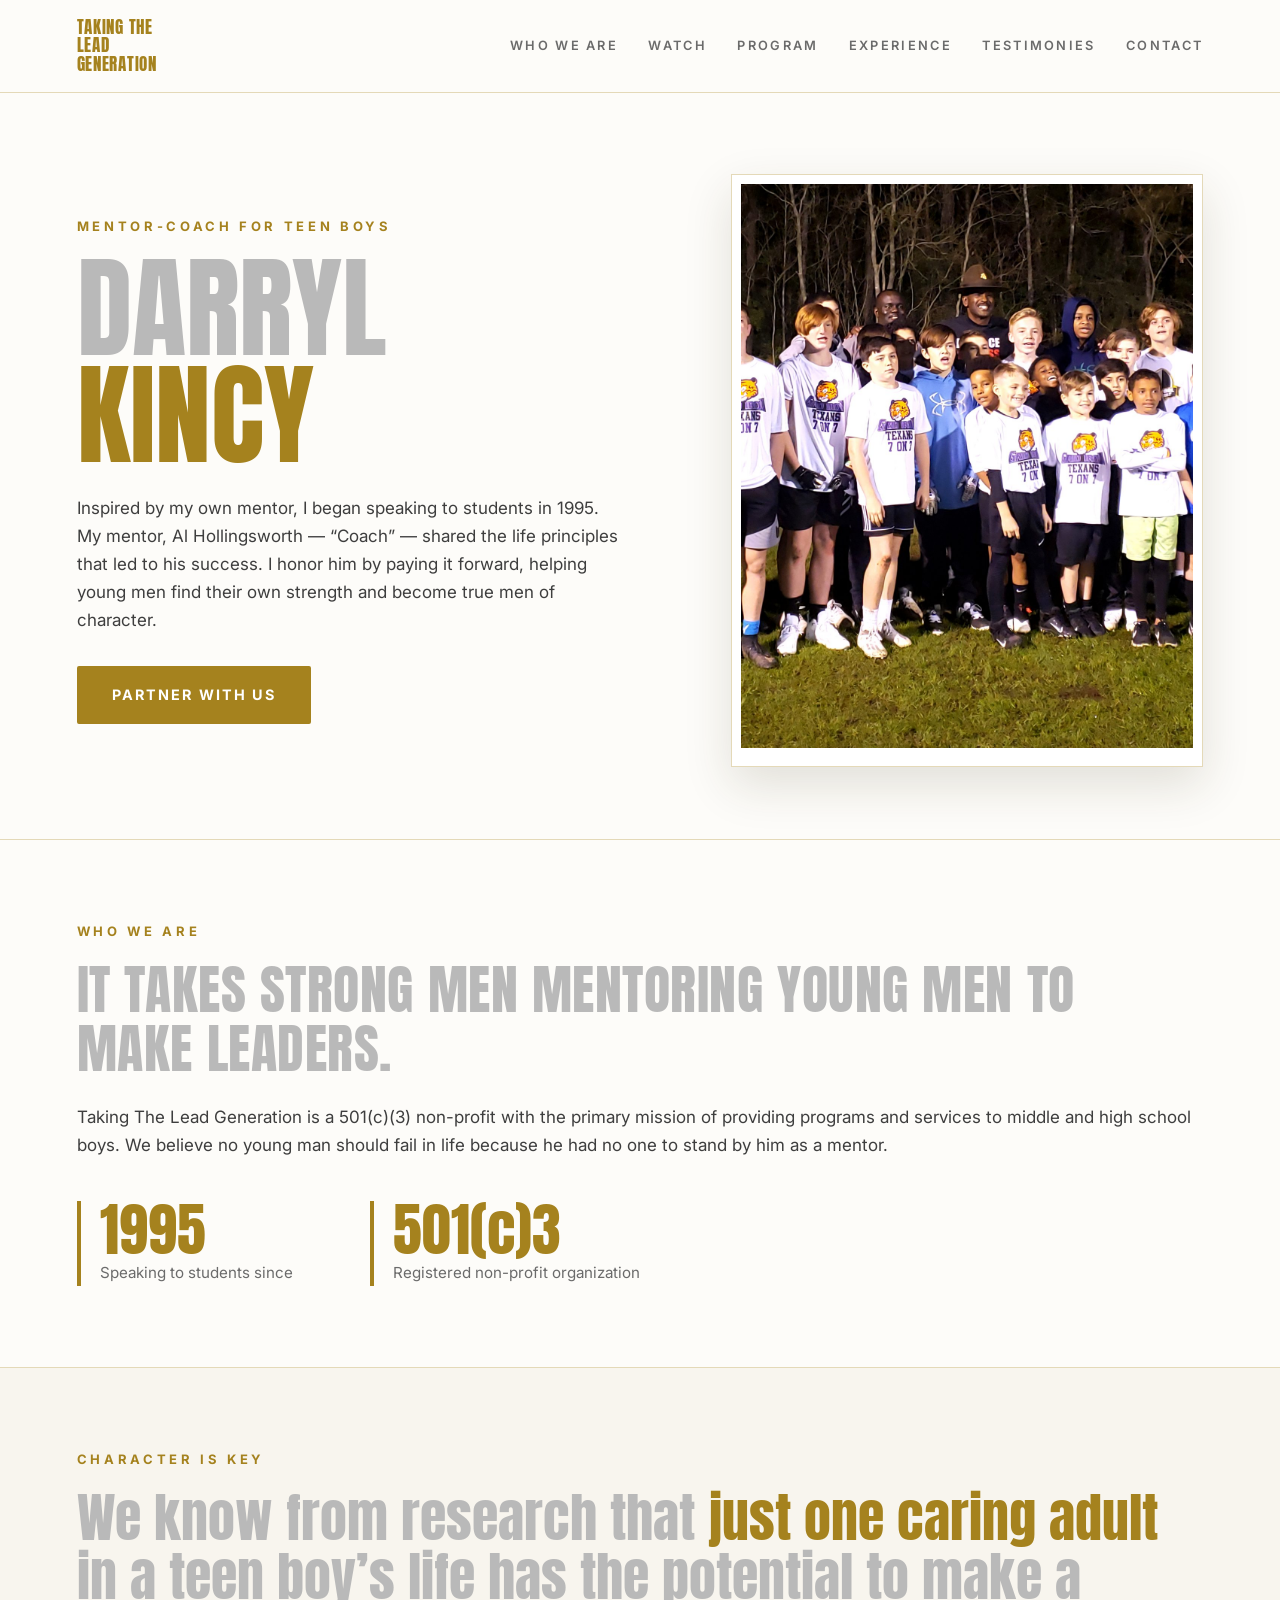
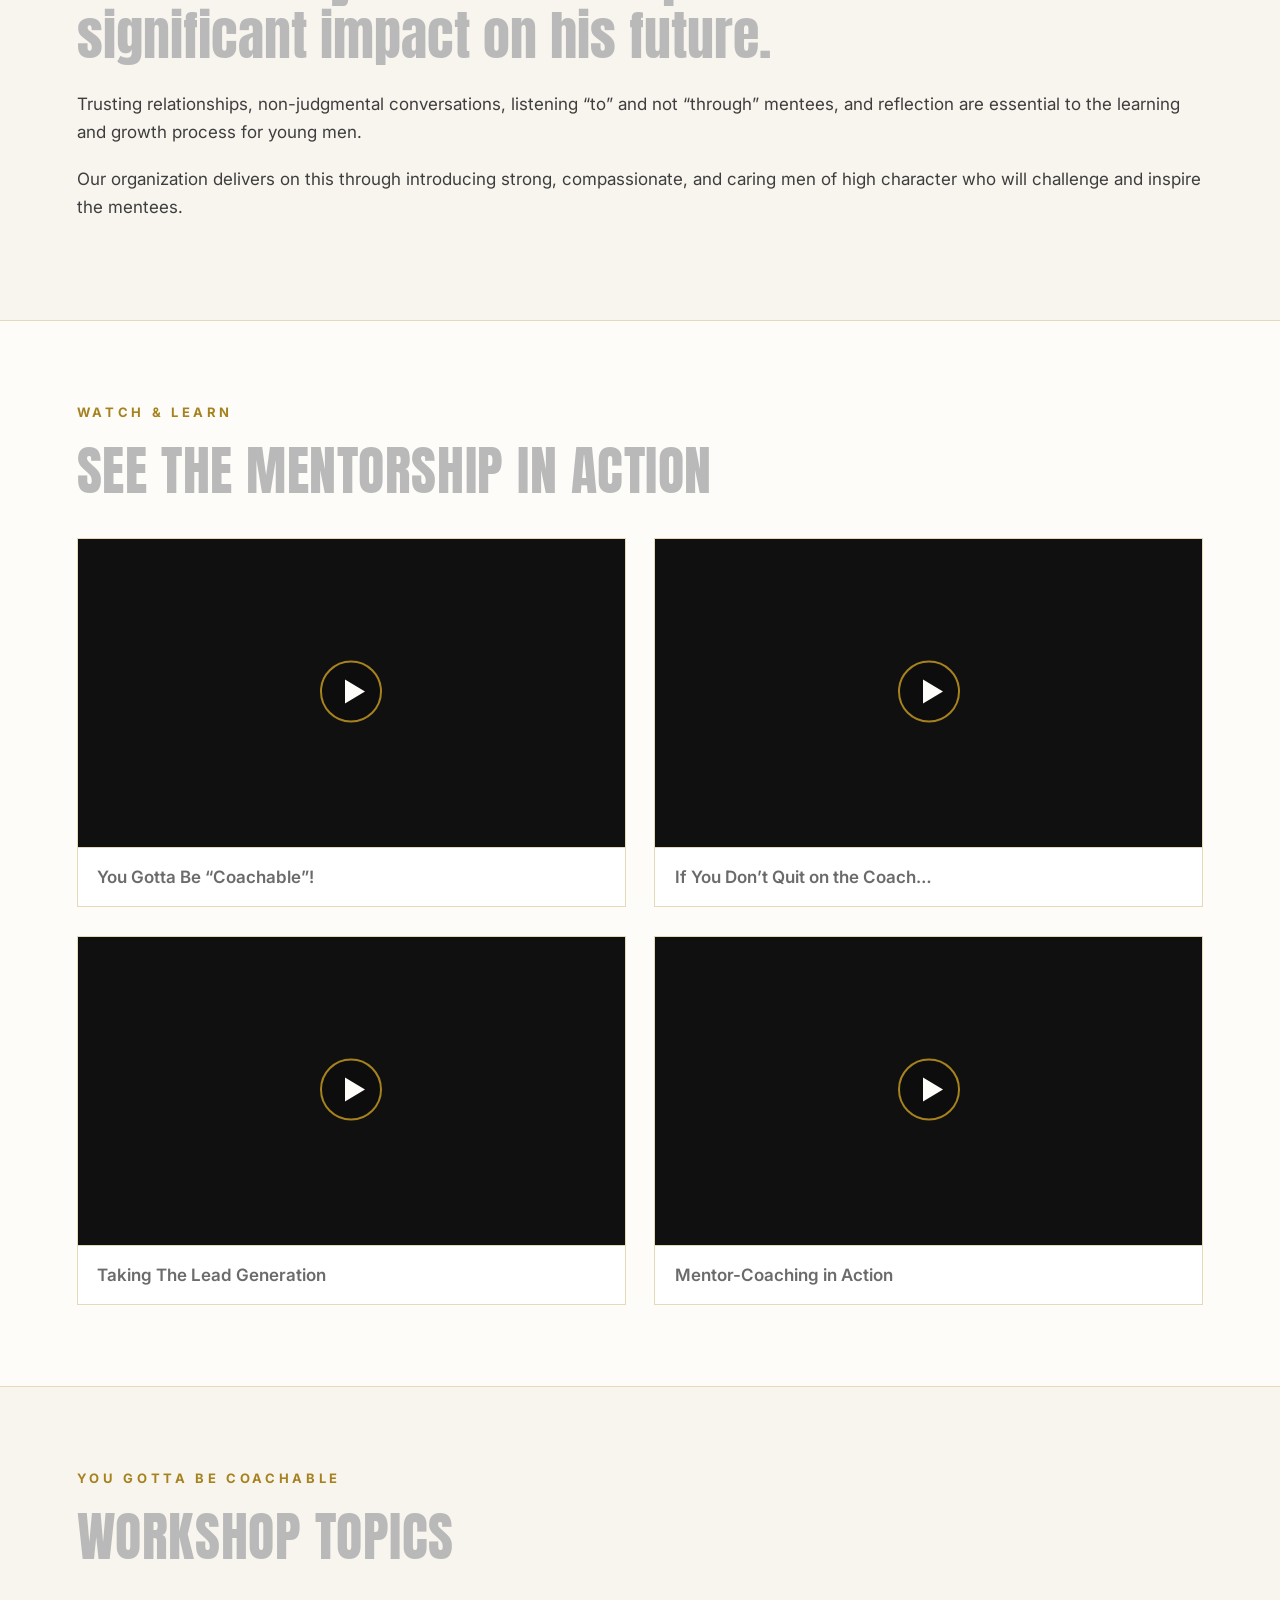
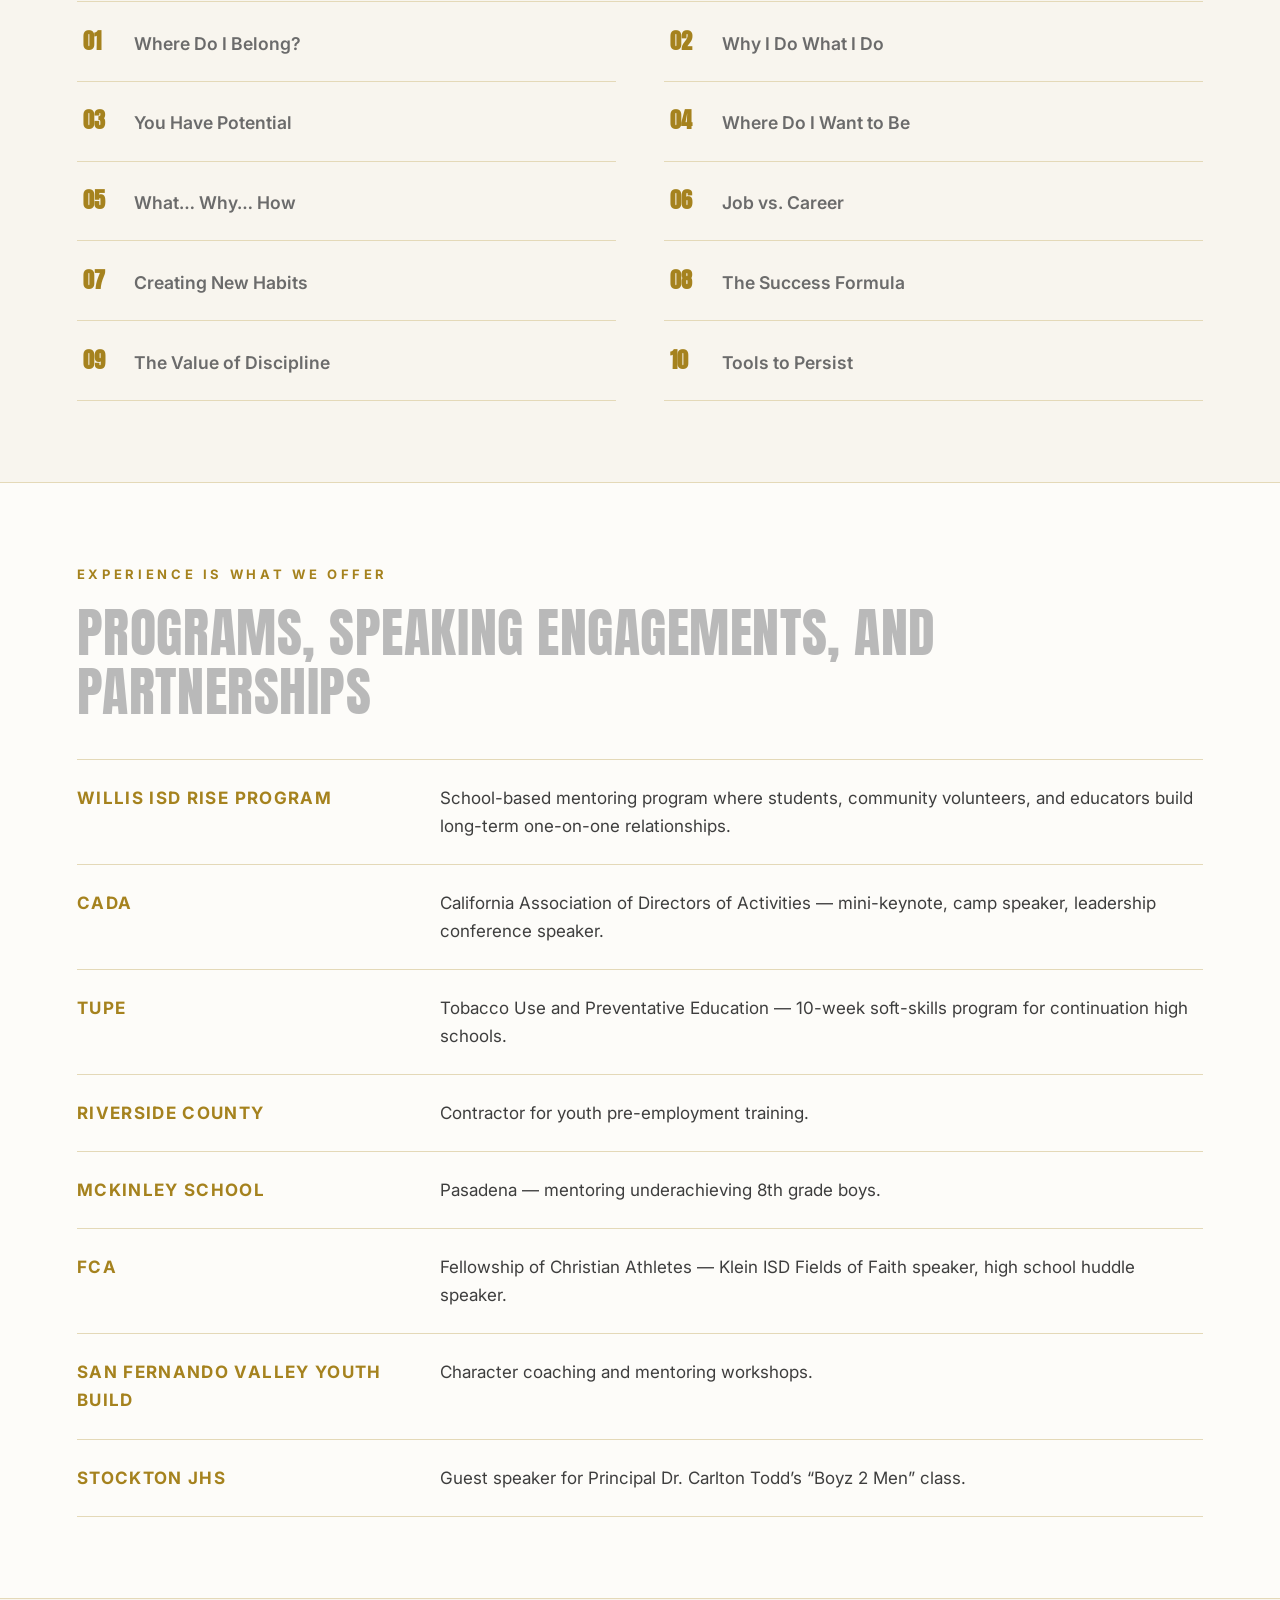
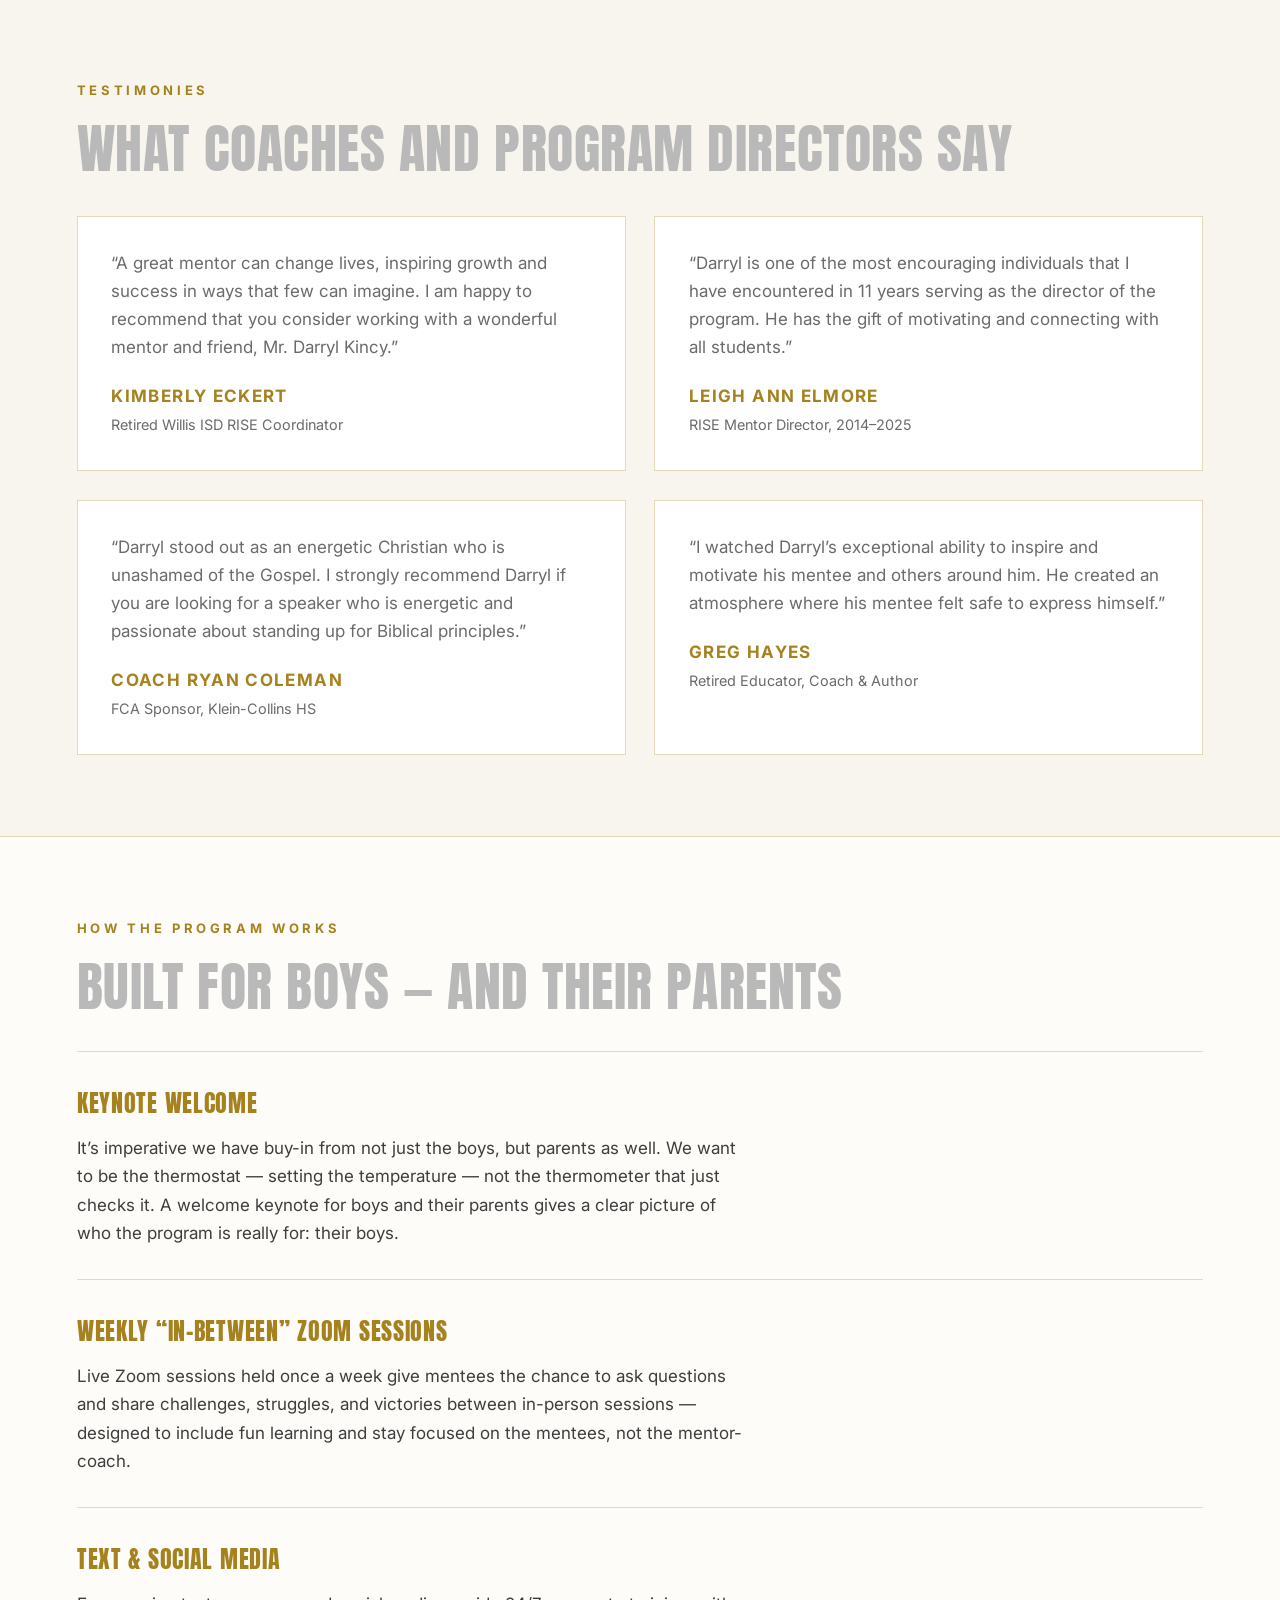
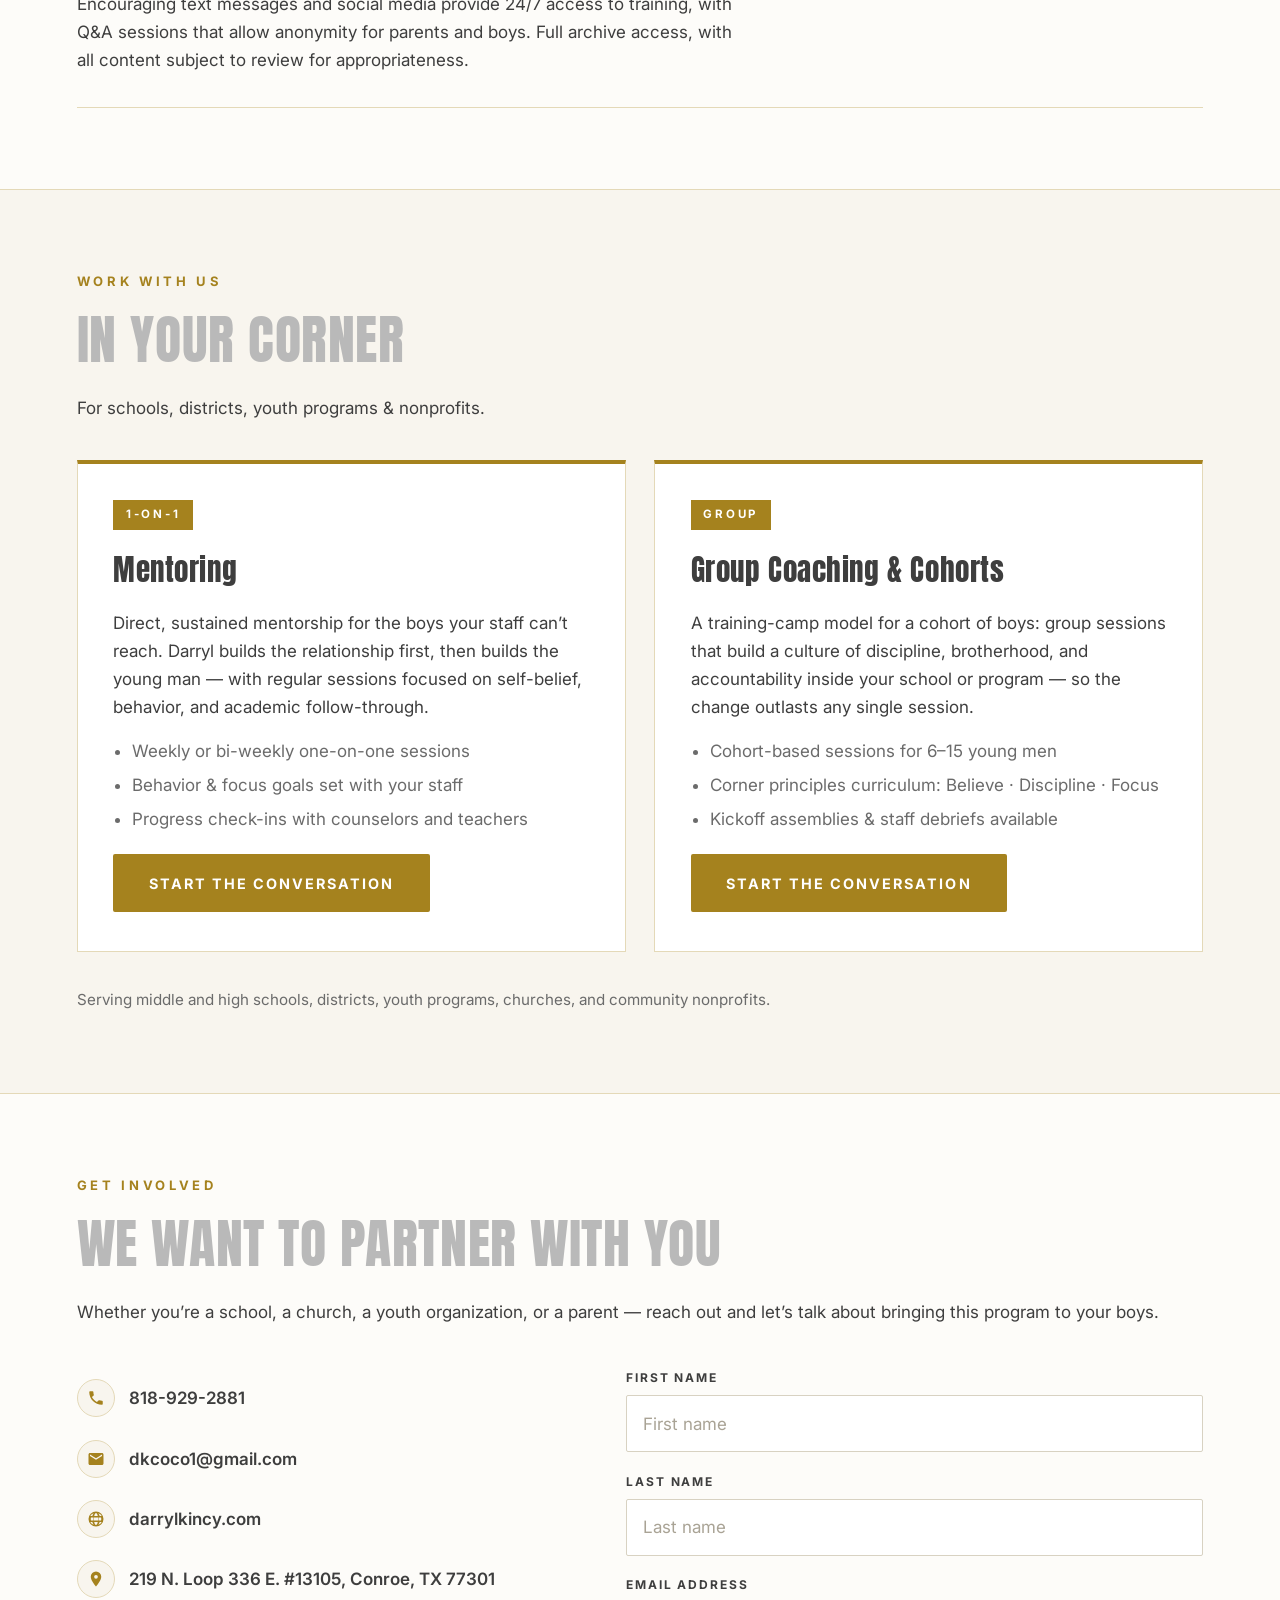
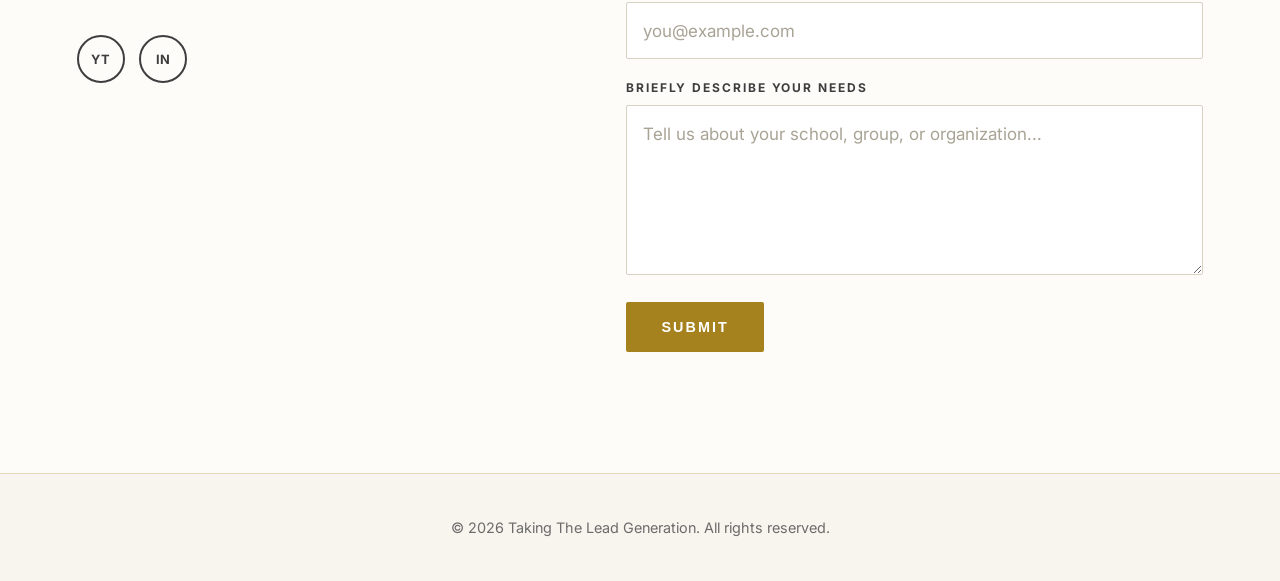
==== commit e89357b4: "Wire the four Watch & Learn slots to Darryl's YouTube videos Each slot now carries its video ID and " ====
--- a/index.html
+++ b/index.html
@@ -108,33 +108,41 @@
       <h2 class="display reveal">SEE THE MENTORSHIP IN ACTION</h2>
 
       <div class="videos">
-        <!-- VIDEO SLOTS: paste a YouTube video ID into data-video-id (the part after watch?v=),
-             remove the disabled attribute and the yt-facade--empty class to activate a slot. -->
+        <!-- VIDEO SLOTS: the video loads in place when a visitor clicks play.
+             To change a video, swap the data-video-id and the thumbnail URL. -->
         <figure class="video reveal">
-          <button class="yt-facade yt-facade--empty" data-video-id="" aria-label="Video coming soon: You Gotta Be Coachable!" disabled>
-            <span class="yt-facade__empty-mark" aria-hidden="true">&#9658;</span>
-            <span class="yt-facade__note">VIDEO COMING SOON</span>
+          <button class="yt-facade" data-video-id="ZWQ-2C5lMuc" aria-label="Play video: You Gotta Be Coachable!">
+            <span class="yt-facade__thumb" style="background-image:url('https://i.ytimg.com/vi/ZWQ-2C5lMuc/hqdefault.jpg')" aria-hidden="true"></span>
+            <span class="yt-facade__play" aria-hidden="true">
+              <svg viewBox="0 0 64 64" width="64" height="64"><circle cx="32" cy="32" r="30" fill="rgba(12,12,12,0.55)" stroke="#A5821E" stroke-width="2"/><path d="M26 20l20 12-20 12z" fill="#FDFCF9"/></svg>
+            </span>
           </button>
           <figcaption>You Gotta Be &ldquo;Coachable&rdquo;!</figcaption>
         </figure>
         <figure class="video reveal">
-          <button class="yt-facade yt-facade--empty" data-video-id="" aria-label="Video coming soon: If You Don't Quit on the Coach" disabled>
-            <span class="yt-facade__empty-mark" aria-hidden="true">&#9658;</span>
-            <span class="yt-facade__note">VIDEO COMING SOON</span>
+          <button class="yt-facade" data-video-id="yBI439H6ZtQ" aria-label="Play video: If You Don't Quit on the Coach">
+            <span class="yt-facade__thumb" style="background-image:url('https://i.ytimg.com/vi/yBI439H6ZtQ/hqdefault.jpg')" aria-hidden="true"></span>
+            <span class="yt-facade__play" aria-hidden="true">
+              <svg viewBox="0 0 64 64" width="64" height="64"><circle cx="32" cy="32" r="30" fill="rgba(12,12,12,0.55)" stroke="#A5821E" stroke-width="2"/><path d="M26 20l20 12-20 12z" fill="#FDFCF9"/></svg>
+            </span>
           </button>
           <figcaption>If You Don&rsquo;t Quit on the Coach&hellip;</figcaption>
         </figure>
         <figure class="video reveal">
-          <button class="yt-facade yt-facade--empty" data-video-id="" aria-label="Video coming soon: Taking The Lead Generation" disabled>
-            <span class="yt-facade__empty-mark" aria-hidden="true">&#9658;</span>
-            <span class="yt-facade__note">VIDEO COMING SOON</span>
+          <button class="yt-facade" data-video-id="B8wdAYtQCdQ" aria-label="Play video: Taking The Lead Generation">
+            <span class="yt-facade__thumb" style="background-image:url('https://i.ytimg.com/vi/B8wdAYtQCdQ/hqdefault.jpg')" aria-hidden="true"></span>
+            <span class="yt-facade__play" aria-hidden="true">
+              <svg viewBox="0 0 64 64" width="64" height="64"><circle cx="32" cy="32" r="30" fill="rgba(12,12,12,0.55)" stroke="#A5821E" stroke-width="2"/><path d="M26 20l20 12-20 12z" fill="#FDFCF9"/></svg>
+            </span>
           </button>
           <figcaption>Taking The Lead Generation</figcaption>
         </figure>
         <figure class="video reveal">
-          <button class="yt-facade yt-facade--empty" data-video-id="" aria-label="Video coming soon: Mentor-Coaching in Action" disabled>
-            <span class="yt-facade__empty-mark" aria-hidden="true">&#9658;</span>
-            <span class="yt-facade__note">VIDEO COMING SOON</span>
+          <button class="yt-facade" data-video-id="pnGvbSWayC4" aria-label="Play video: Mentor-Coaching in Action">
+            <span class="yt-facade__thumb" style="background-image:url('https://i.ytimg.com/vi/pnGvbSWayC4/hqdefault.jpg')" aria-hidden="true"></span>
+            <span class="yt-facade__play" aria-hidden="true">
+              <svg viewBox="0 0 64 64" width="64" height="64"><circle cx="32" cy="32" r="30" fill="rgba(12,12,12,0.55)" stroke="#A5821E" stroke-width="2"/><path d="M26 20l20 12-20 12z" fill="#FDFCF9"/></svg>
+            </span>
           </button>
           <figcaption>Mentor-Coaching in Action</figcaption>
         </figure>
--- a/css/styles.css
+++ b/css/styles.css
@@ -293,6 +293,12 @@
   top: 50%; left: 50%;
   transform: translate(-50%, -50%);
   width: 64px;
+  transition: transform 0.25s ease;
+}
+
+.yt-facade:hover .yt-facade__play,
+.yt-facade:focus-visible .yt-facade__play {
+  transform: translate(-50%, -50%) scale(1.1);
 }
 
 .yt-facade--empty {
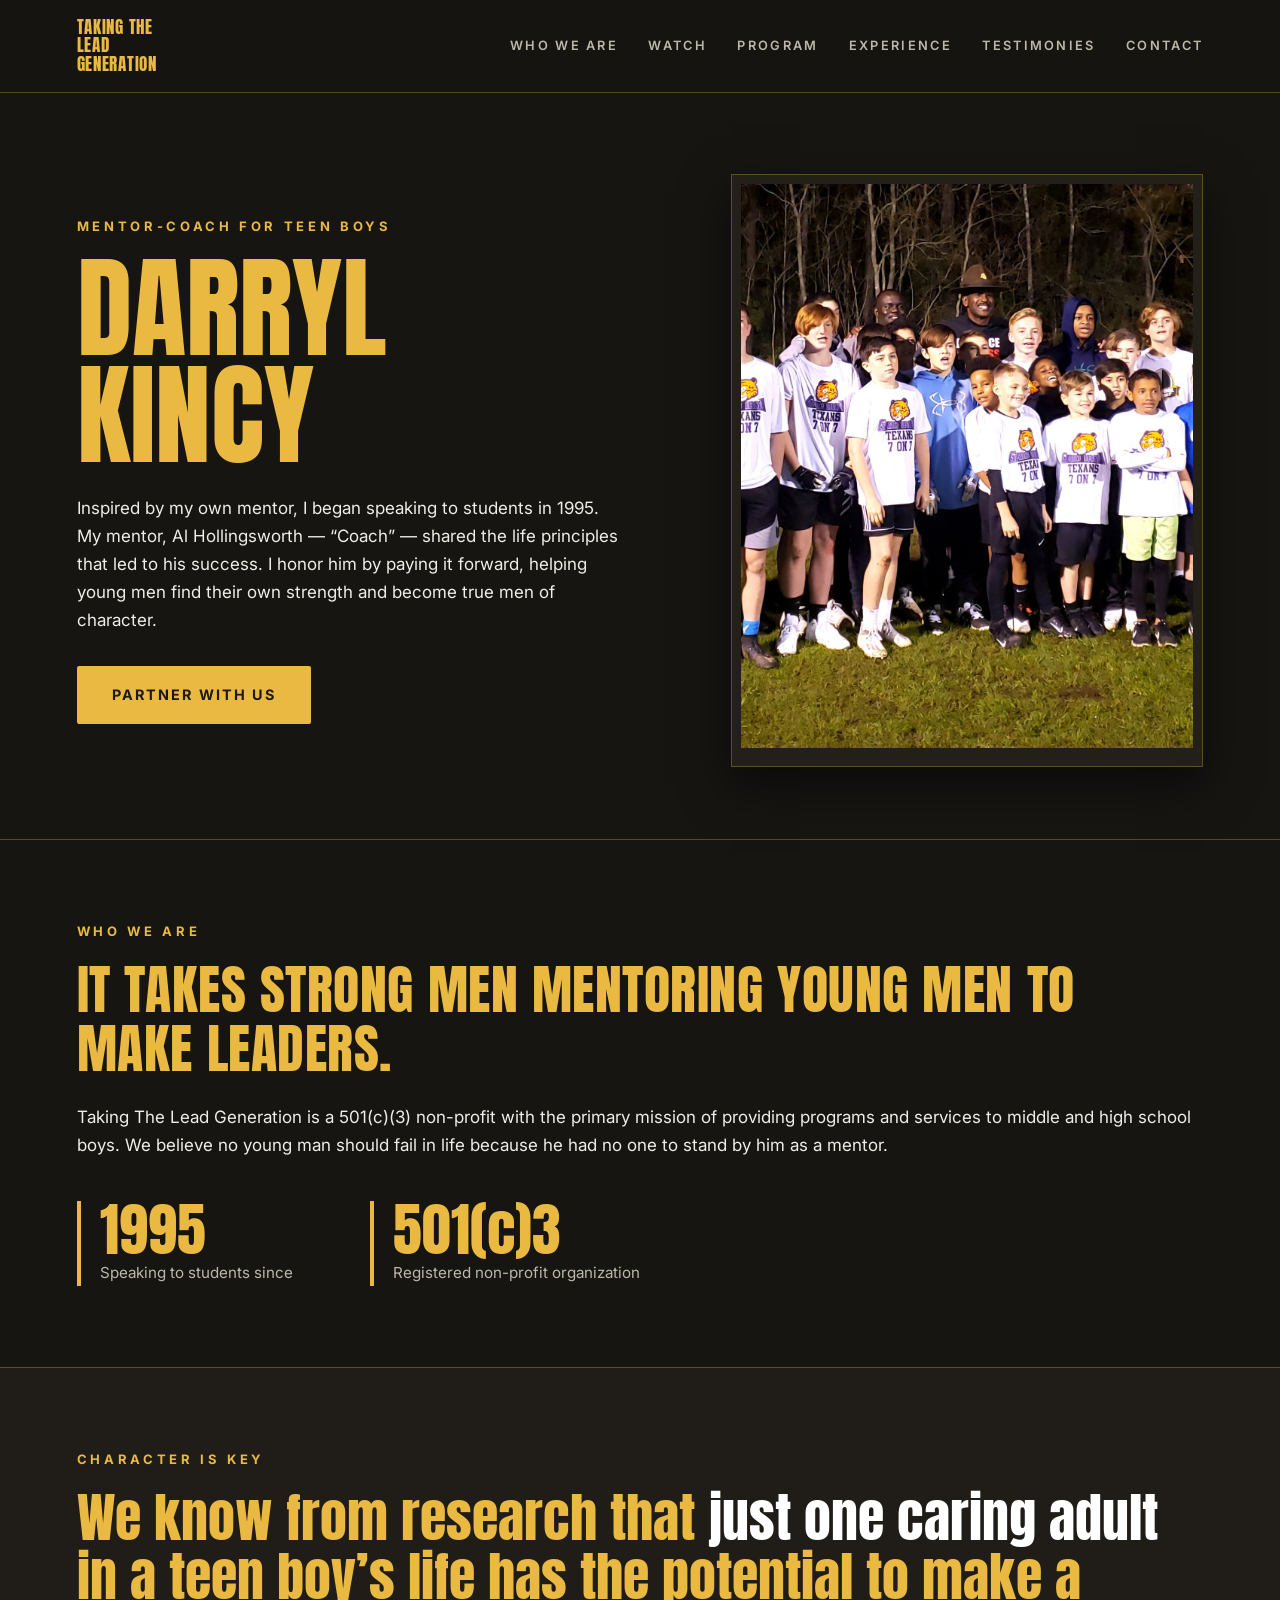
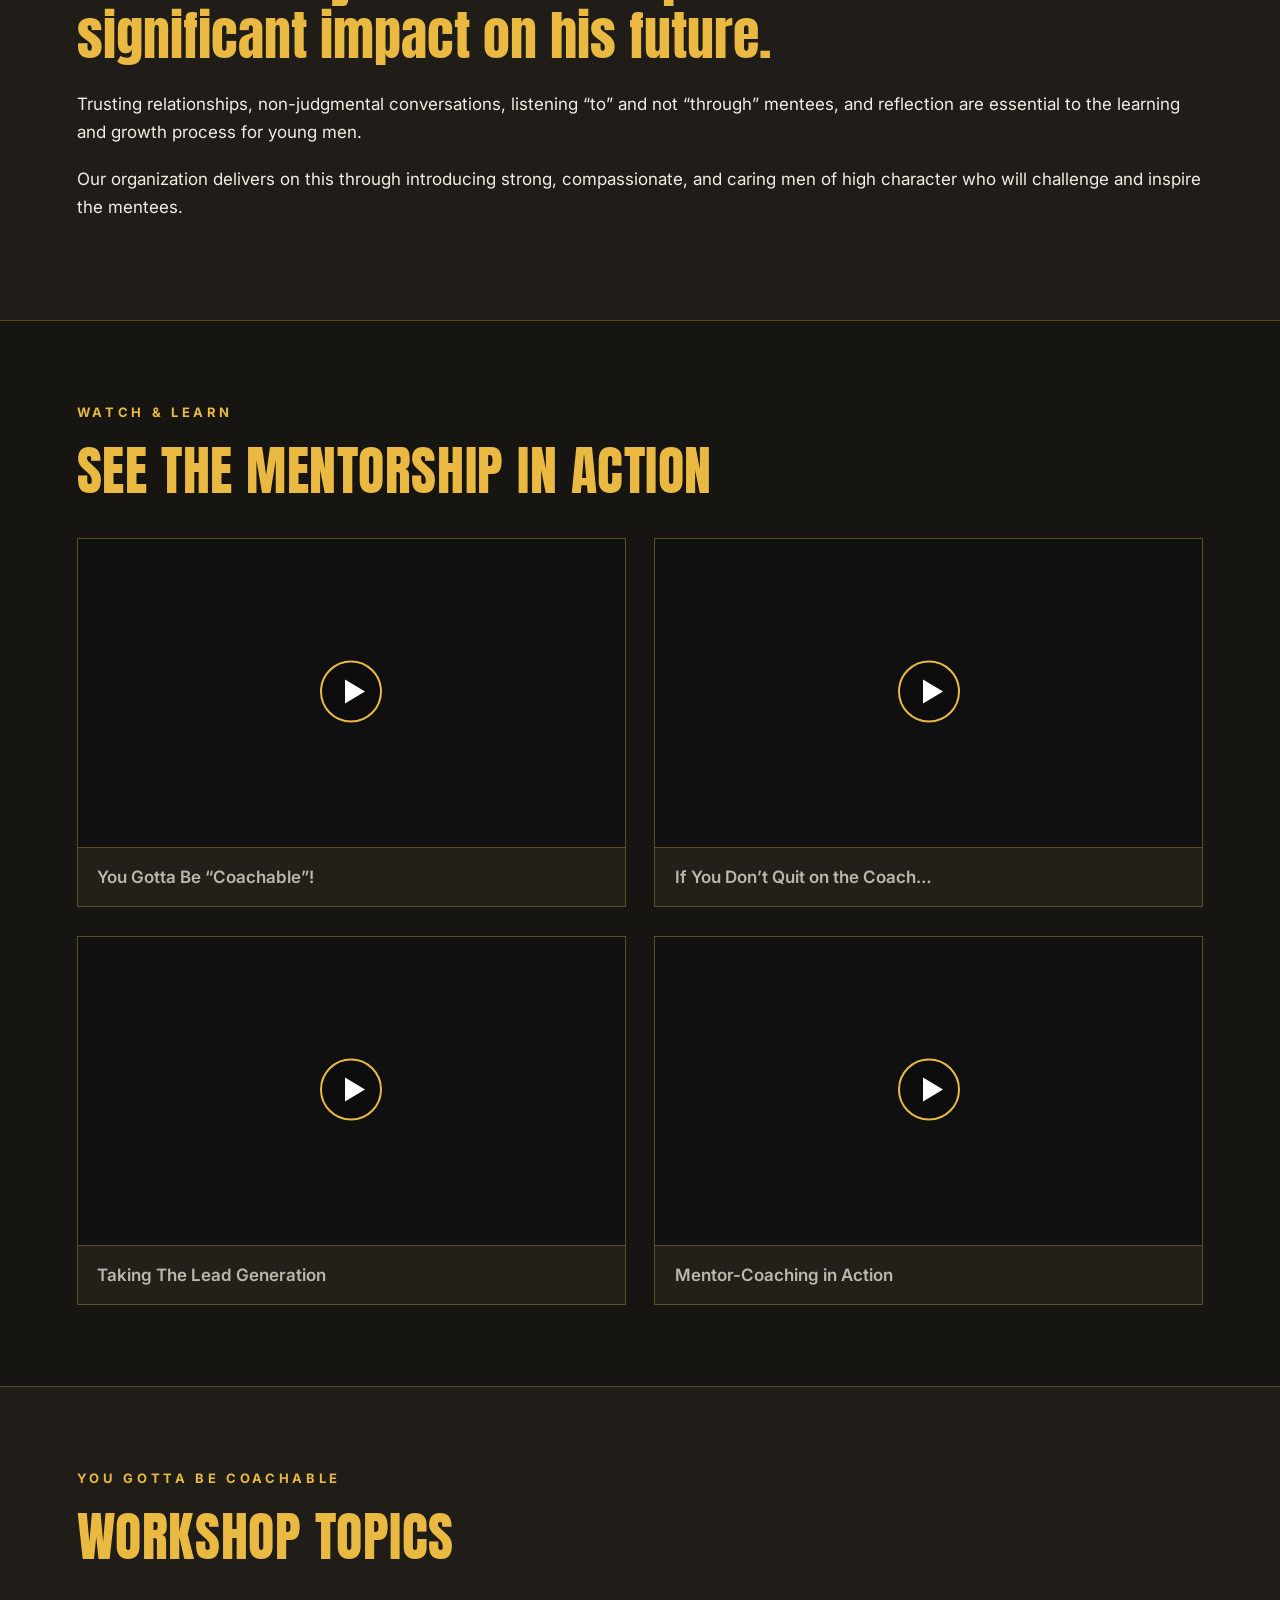
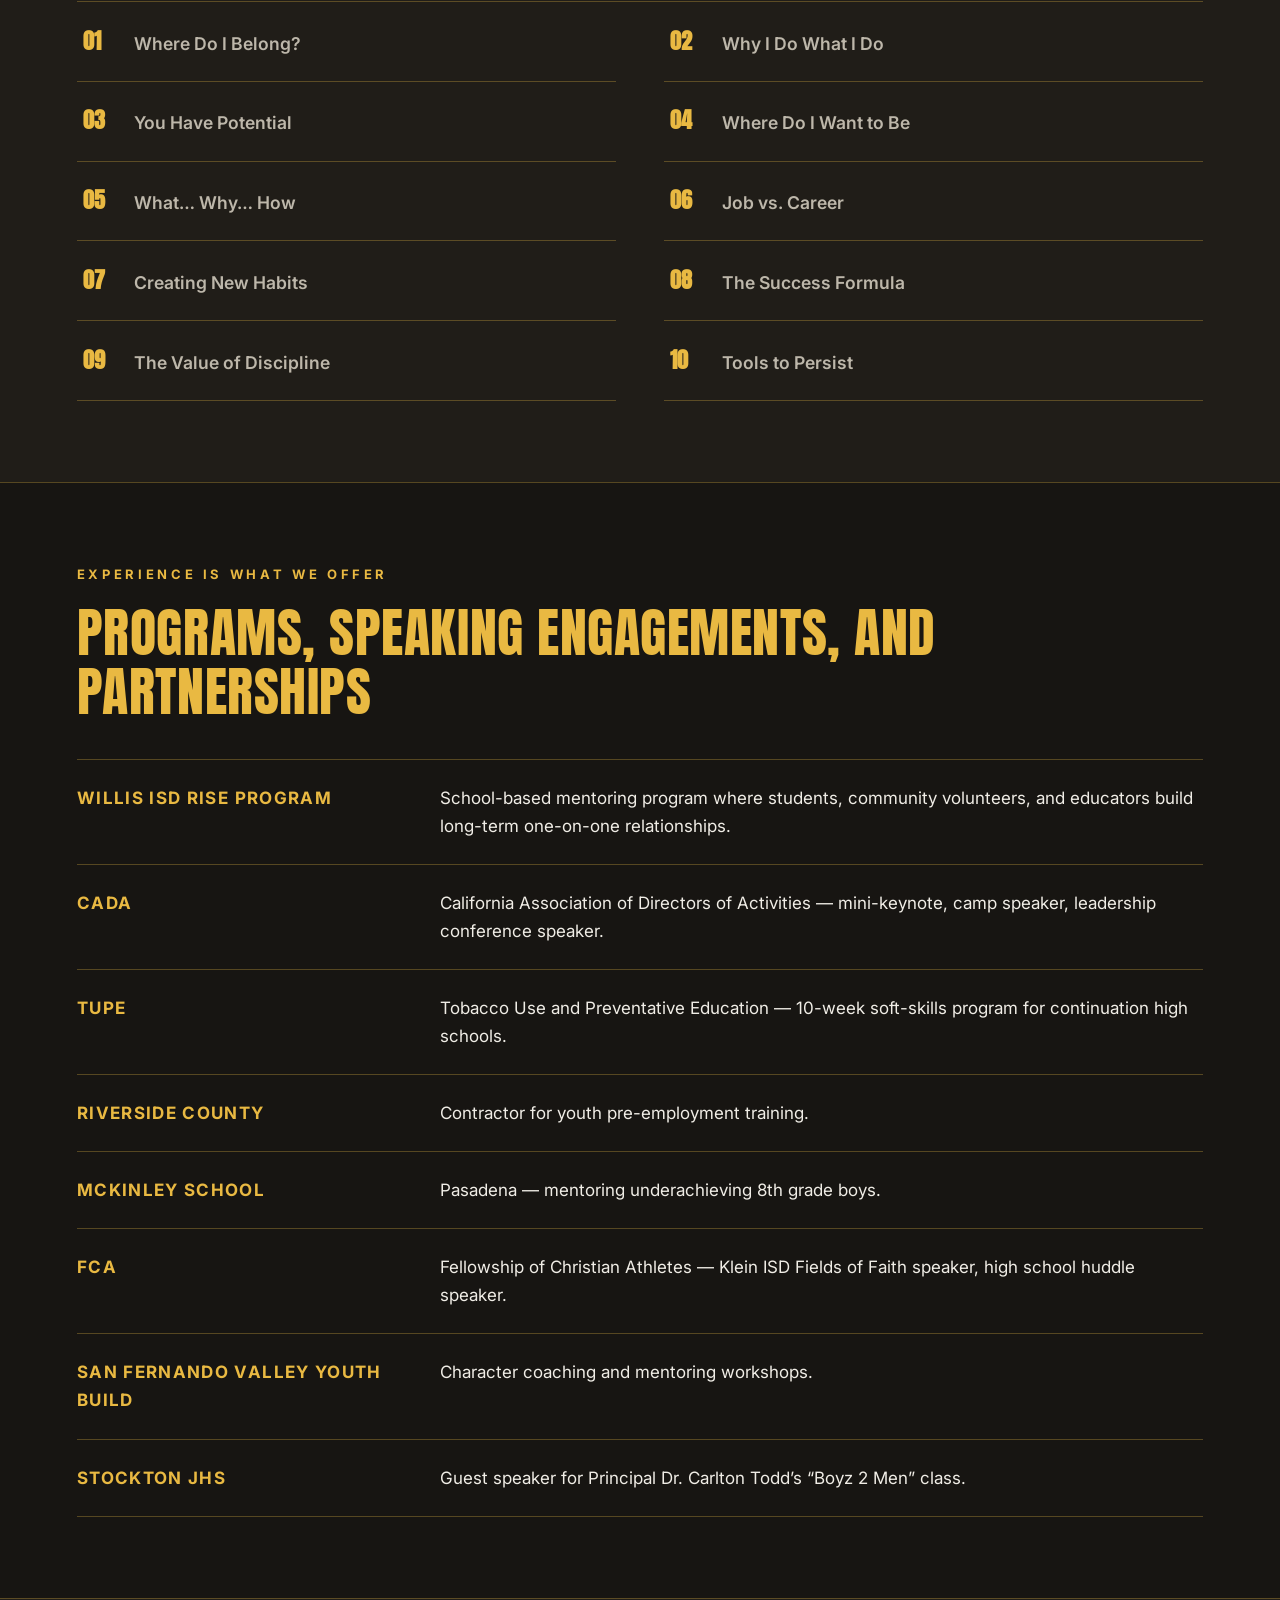
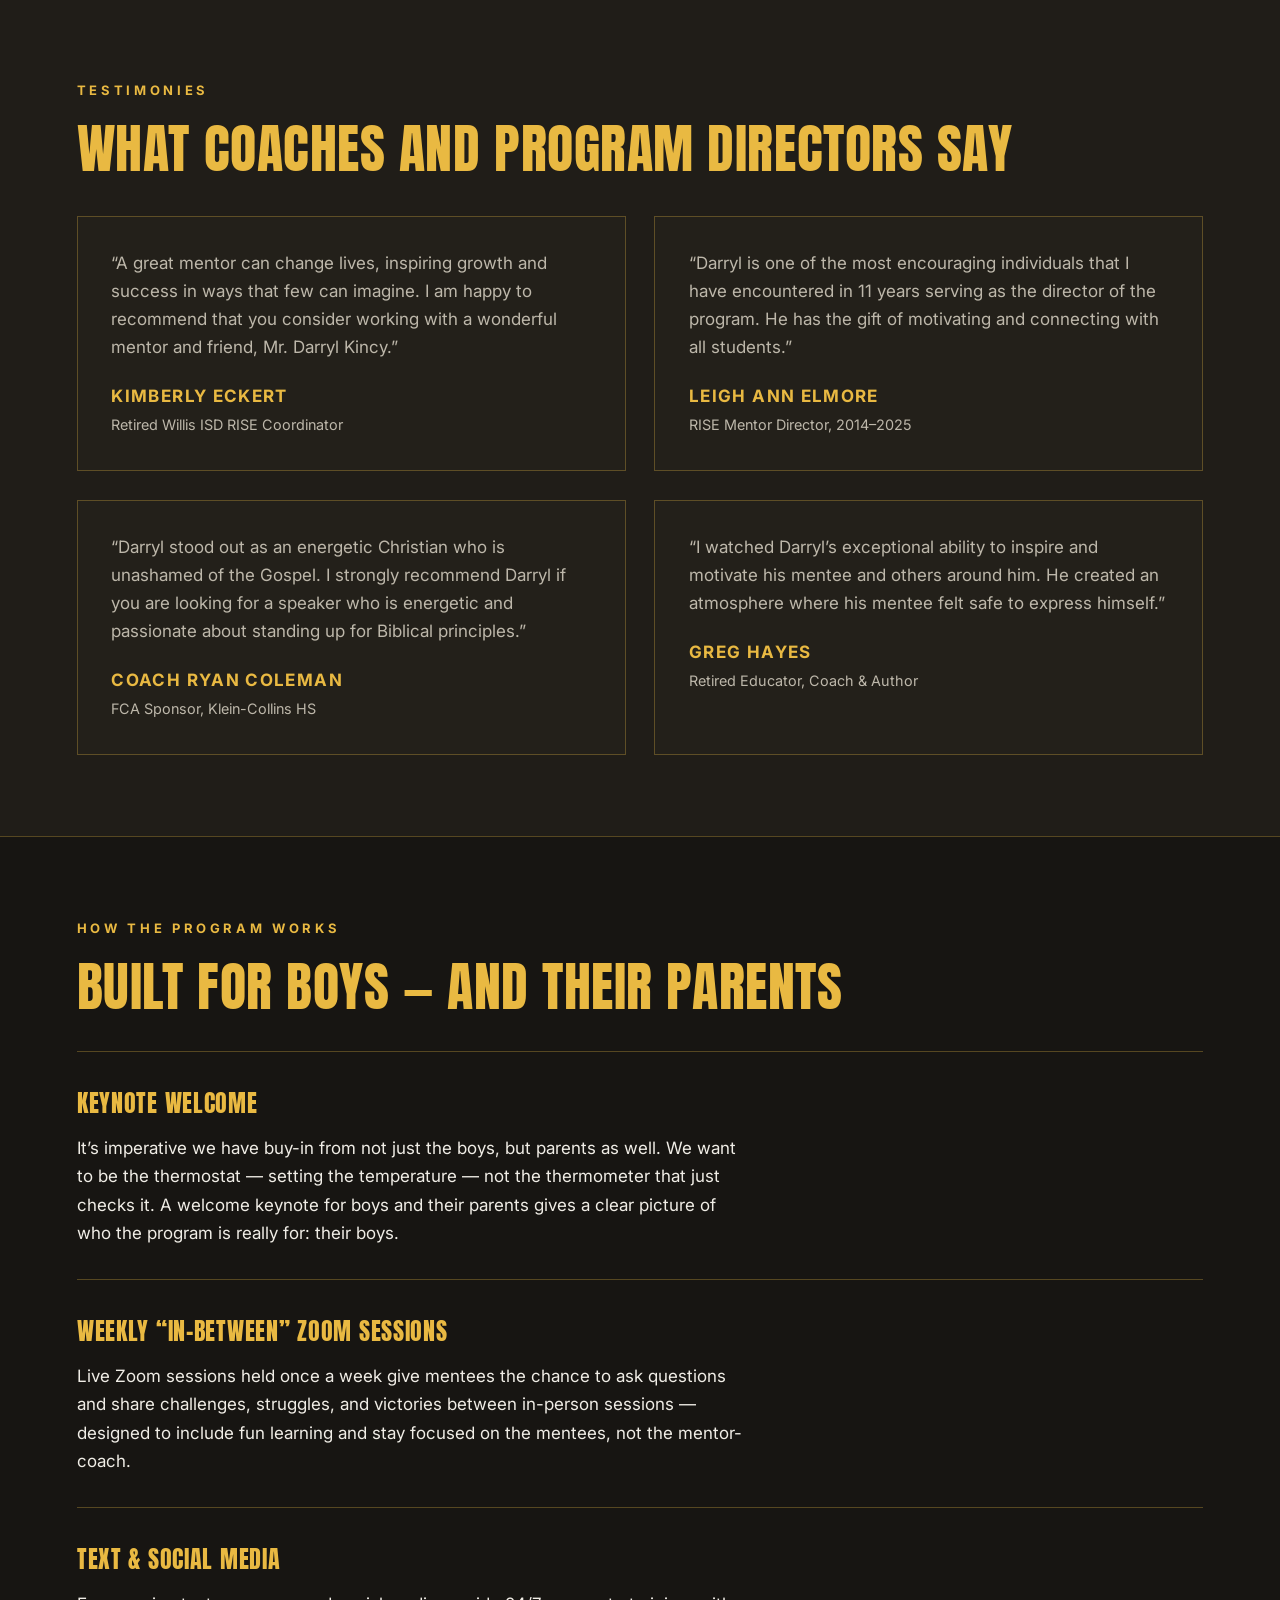
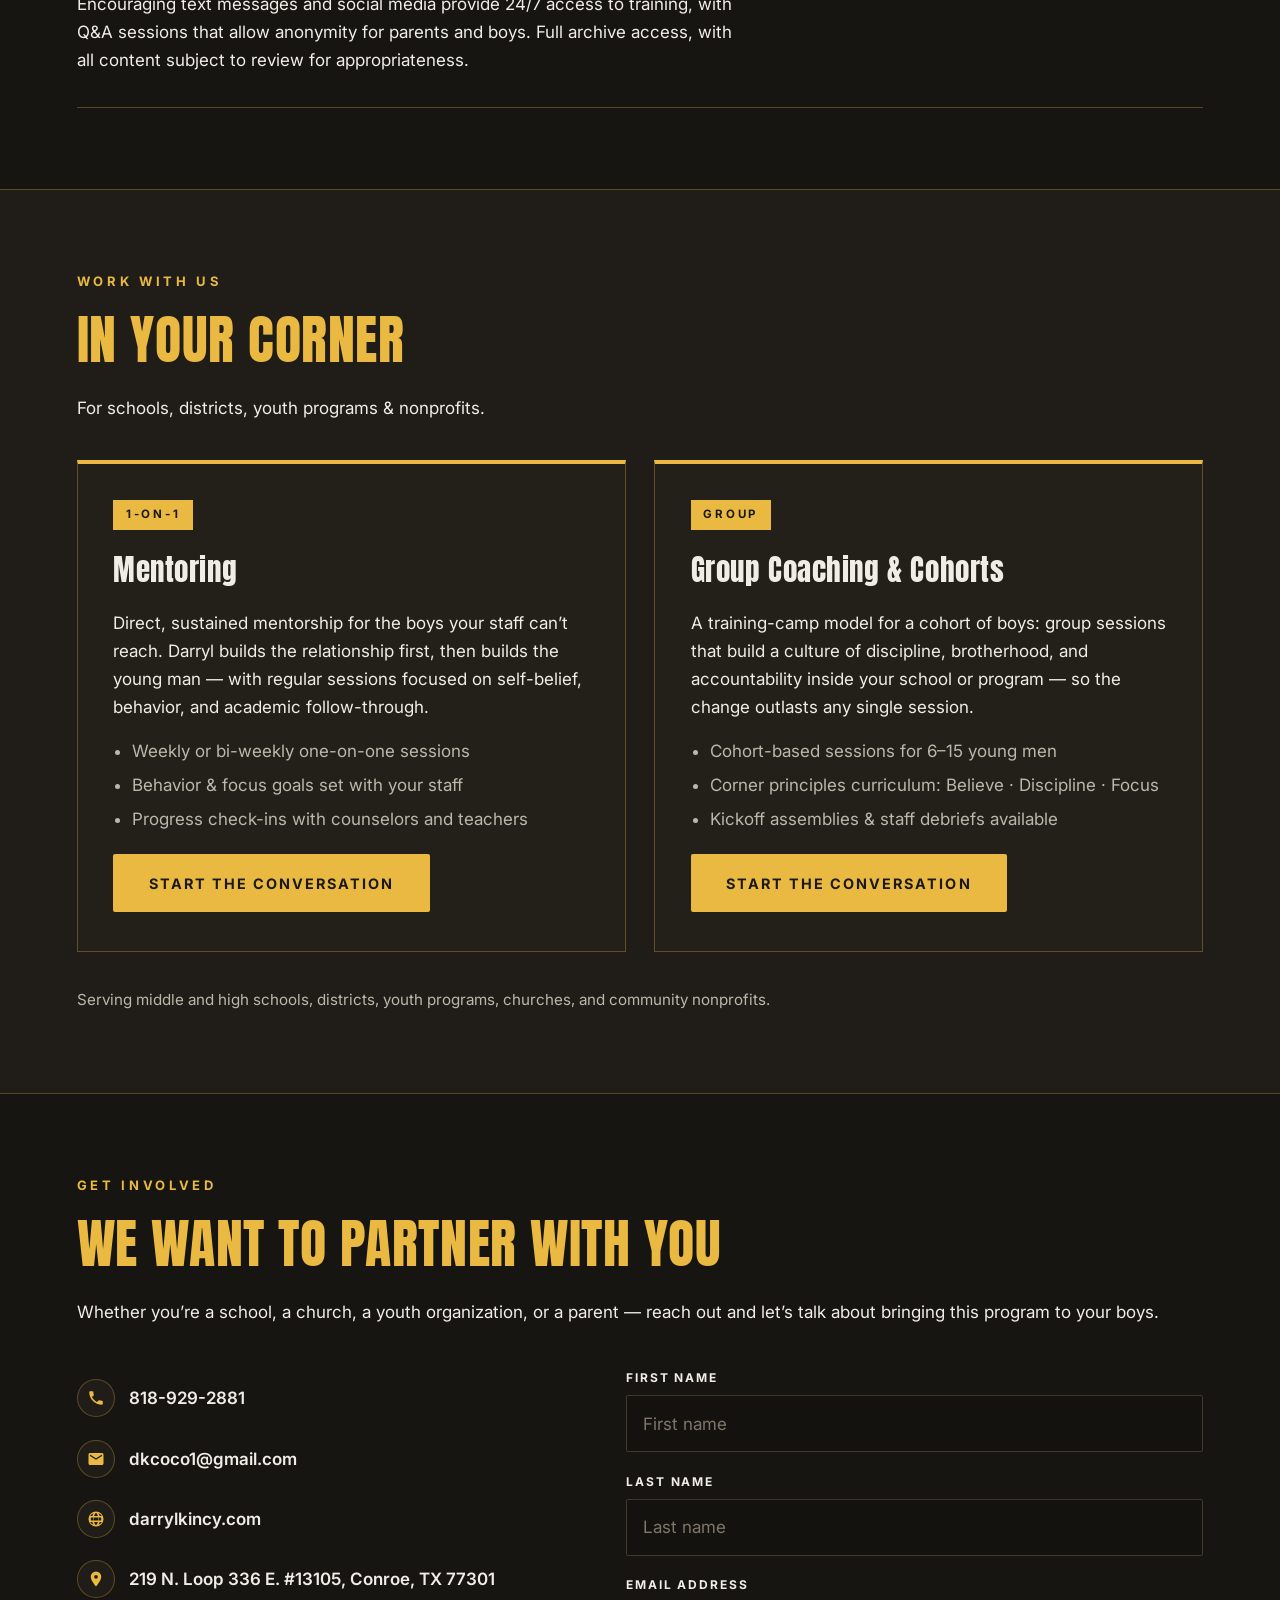
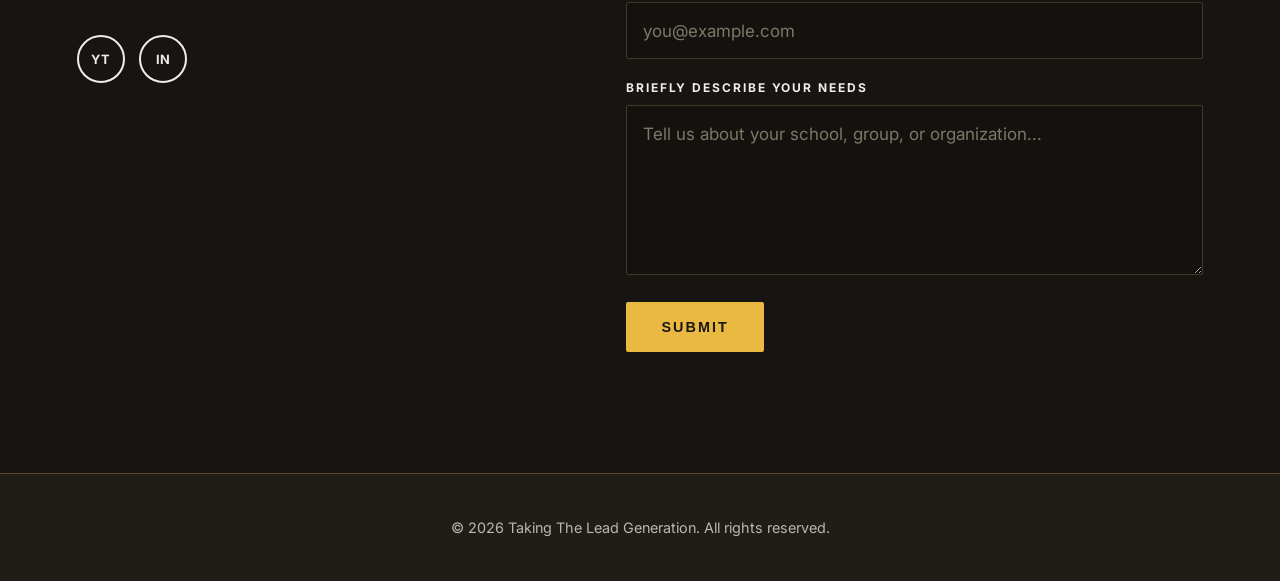
==== commit 7e3bdd8c: "Switch to dark theme: black canvas, gold headlines, white body text Flip the design tokens to match " ====
--- a/index.html
+++ b/index.html
@@ -9,7 +9,7 @@
   <meta property="og:description" content="Taking The Lead Generation — a 501(c)(3) non-profit mentoring middle and high school boys. It takes strong men mentoring young men to make leaders.">
   <meta property="og:type" content="website">
   <meta property="og:url" content="https://darrylkincy.com/">
-  <link rel="icon" href="data:image/svg+xml,%3Csvg xmlns='http://www.w3.org/2000/svg' viewBox='0 0 100 100'%3E%3Crect width='100' height='100' rx='18' fill='%23FDFBF6'/%3E%3Ctext x='50' y='68' font-family='Arial Black,Arial,sans-serif' font-size='46' font-weight='900' fill='%23A5821E' text-anchor='middle'%3ETL%3C/text%3E%3C/svg%3E">
+  <link rel="icon" href="data:image/svg+xml,%3Csvg xmlns='http://www.w3.org/2000/svg' viewBox='0 0 100 100'%3E%3Crect width='100' height='100' rx='18' fill='%23171512'/%3E%3Ctext x='50' y='68' font-family='Arial Black,Arial,sans-serif' font-size='46' font-weight='900' fill='%23E9B942' text-anchor='middle'%3ETL%3C/text%3E%3C/svg%3E">
   <link rel="preconnect" href="https://fonts.googleapis.com">
   <link rel="preconnect" href="https://fonts.gstatic.com" crossorigin>
   <link href="https://fonts.googleapis.com/css2?family=Anton&family=Inter:ital,wght@0,400;0,500;0,600;0,700;1,400&display=swap" rel="stylesheet">
@@ -114,7 +114,7 @@
           <button class="yt-facade" data-video-id="ZWQ-2C5lMuc" aria-label="Play video: You Gotta Be Coachable!">
             <span class="yt-facade__thumb" style="background-image:url('https://i.ytimg.com/vi/ZWQ-2C5lMuc/hqdefault.jpg')" aria-hidden="true"></span>
             <span class="yt-facade__play" aria-hidden="true">
-              <svg viewBox="0 0 64 64" width="64" height="64"><circle cx="32" cy="32" r="30" fill="rgba(12,12,12,0.55)" stroke="#A5821E" stroke-width="2"/><path d="M26 20l20 12-20 12z" fill="#FDFCF9"/></svg>
+              <svg viewBox="0 0 64 64" width="64" height="64"><circle cx="32" cy="32" r="30" fill="rgba(12,12,12,0.55)" stroke="#E9B942" stroke-width="2"/><path d="M26 20l20 12-20 12z" fill="#FFFFFF"/></svg>
             </span>
           </button>
           <figcaption>You Gotta Be &ldquo;Coachable&rdquo;!</figcaption>
@@ -123,7 +123,7 @@
           <button class="yt-facade" data-video-id="yBI439H6ZtQ" aria-label="Play video: If You Don't Quit on the Coach">
             <span class="yt-facade__thumb" style="background-image:url('https://i.ytimg.com/vi/yBI439H6ZtQ/hqdefault.jpg')" aria-hidden="true"></span>
             <span class="yt-facade__play" aria-hidden="true">
-              <svg viewBox="0 0 64 64" width="64" height="64"><circle cx="32" cy="32" r="30" fill="rgba(12,12,12,0.55)" stroke="#A5821E" stroke-width="2"/><path d="M26 20l20 12-20 12z" fill="#FDFCF9"/></svg>
+              <svg viewBox="0 0 64 64" width="64" height="64"><circle cx="32" cy="32" r="30" fill="rgba(12,12,12,0.55)" stroke="#E9B942" stroke-width="2"/><path d="M26 20l20 12-20 12z" fill="#FFFFFF"/></svg>
             </span>
           </button>
           <figcaption>If You Don&rsquo;t Quit on the Coach&hellip;</figcaption>
@@ -132,7 +132,7 @@
           <button class="yt-facade" data-video-id="B8wdAYtQCdQ" aria-label="Play video: Taking The Lead Generation">
             <span class="yt-facade__thumb" style="background-image:url('https://i.ytimg.com/vi/B8wdAYtQCdQ/hqdefault.jpg')" aria-hidden="true"></span>
             <span class="yt-facade__play" aria-hidden="true">
-              <svg viewBox="0 0 64 64" width="64" height="64"><circle cx="32" cy="32" r="30" fill="rgba(12,12,12,0.55)" stroke="#A5821E" stroke-width="2"/><path d="M26 20l20 12-20 12z" fill="#FDFCF9"/></svg>
+              <svg viewBox="0 0 64 64" width="64" height="64"><circle cx="32" cy="32" r="30" fill="rgba(12,12,12,0.55)" stroke="#E9B942" stroke-width="2"/><path d="M26 20l20 12-20 12z" fill="#FFFFFF"/></svg>
             </span>
           </button>
           <figcaption>Taking The Lead Generation</figcaption>
@@ -141,7 +141,7 @@
           <button class="yt-facade" data-video-id="pnGvbSWayC4" aria-label="Play video: Mentor-Coaching in Action">
             <span class="yt-facade__thumb" style="background-image:url('https://i.ytimg.com/vi/pnGvbSWayC4/hqdefault.jpg')" aria-hidden="true"></span>
             <span class="yt-facade__play" aria-hidden="true">
-              <svg viewBox="0 0 64 64" width="64" height="64"><circle cx="32" cy="32" r="30" fill="rgba(12,12,12,0.55)" stroke="#A5821E" stroke-width="2"/><path d="M26 20l20 12-20 12z" fill="#FDFCF9"/></svg>
+              <svg viewBox="0 0 64 64" width="64" height="64"><circle cx="32" cy="32" r="30" fill="rgba(12,12,12,0.55)" stroke="#E9B942" stroke-width="2"/><path d="M26 20l20 12-20 12z" fill="#FFFFFF"/></svg>
             </span>
           </button>
           <figcaption>Mentor-Coaching in Action</figcaption>
--- a/css/styles.css
+++ b/css/styles.css
@@ -1,19 +1,19 @@
 /* =============================================================================
    DARRYL KINCY | MENTOR-COACH FOR TEEN BOYS  ·  Taking The Lead Generation
-   Design: warm white canvas, gold headlines, soft-gray display type.
+   Design: near-black canvas, bright gold headlines, white body text.
    ============================================================================= */
 
 /* ----------------------------- Design tokens ------------------------------ */
 :root {
-  --paper: #FDFCF9;          /* page background */
-  --paper-tint: #F8F5EE;     /* alternating section background */
-  --ink: #3E3E3E;            /* body text */
-  --ink-soft: #6B6B6B;       /* secondary text */
-  --gold: #A5821E;           /* brand gold (headlines, accents) */
-  --gold-deep: #8C6D14;      /* hover / emphasis gold */
-  --gold-hairline: #E4D9B8;  /* thin rules */
-  --display-gray: #B9B9B9;   /* big display headlines */
-  --card: #FFFFFF;
+  --paper: #171512;                          /* page background */
+  --paper-tint: #201D18;                     /* alternating section background */
+  --ink: #F0EDE6;                            /* body text */
+  --ink-soft: #BDB7AA;                       /* secondary text */
+  --gold: #E9B942;                           /* brand gold (headlines, accents) */
+  --gold-deep: #F4CE6E;                      /* hover / emphasis gold */
+  --gold-hairline: rgba(233, 185, 66, 0.3);  /* thin rules */
+  --display-gray: #E9B942;                   /* big display headlines (gold on dark) */
+  --card: #23201A;
 
   --font-display: "Anton", "Arial Narrow", Impact, sans-serif;
   --font-body: "Inter", -apple-system, BlinkMacSystemFont, "Segoe UI", Roboto, sans-serif;
@@ -68,7 +68,7 @@
 }
 
 .display--statement { text-transform: none; letter-spacing: 0; }
-.display em { font-style: normal; color: var(--gold); }
+.display em { font-style: normal; color: #FFFFFF; }
 
 .lede { max-width: var(--measure); margin-bottom: 1.15rem; }
 
@@ -86,8 +86,8 @@
   transition: background 0.2s ease, color 0.2s ease;
 }
 
-.btn--primary { background: var(--gold); color: #fff; }
-.btn--primary:hover { background: var(--gold-deep); border-color: var(--gold-deep); color: #fff; }
+.btn--primary { background: var(--gold); color: #1B1815; }
+.btn--primary:hover { background: var(--gold-deep); border-color: var(--gold-deep); color: #1B1815; }
 
 /* ---------------------------------- Nav ----------------------------------- */
 .nav {
@@ -98,7 +98,7 @@
   align-items: center;
   gap: 2.5rem;
   padding: 1.1rem var(--pad-x);
-  background: rgba(253, 252, 249, 0.94);
+  background: rgba(23, 21, 18, 0.92);
   backdrop-filter: blur(8px);
   border-bottom: 1px solid var(--gold-hairline);
 }
@@ -204,9 +204,9 @@
 .hero__bio { max-width: 34rem; margin-bottom: 2rem; }
 
 .portrait-frame {
-  background: #fff;
+  background: var(--card);
   padding: 0.6rem 0.6rem 1.1rem;
-  box-shadow: 0 18px 45px rgba(60, 50, 20, 0.14);
+  box-shadow: 0 18px 45px rgba(0, 0, 0, 0.55);
   border: 1px solid var(--gold-hairline);
 }
 .portrait-frame img { width: 100%; aspect-ratio: 4 / 5; object-fit: cover; }
@@ -302,7 +302,7 @@
 }
 
 .yt-facade--empty {
-  background: repeating-linear-gradient(-45deg, #F4F0E6 0 14px, #EFEADD 14px 28px);
+  background: repeating-linear-gradient(-45deg, #24211B 0 14px, #1D1B16 14px 28px);
   cursor: default;
   display: flex;
   flex-direction: column;
@@ -450,7 +450,7 @@
   font-size: 0.72rem;
   font-weight: 700;
   letter-spacing: 0.24em;
-  color: #fff;
+  color: #1B1815;
   background: var(--gold);
   padding: 0.35rem 0.8rem;
 }
@@ -538,12 +538,12 @@
   font: inherit;
   color: var(--ink);
   padding: 0.85rem 1rem;
-  background: #fff;
-  border: 1px solid #D8D2C2;
+  background: #14120F;
+  border: 1px solid #40392A;
   border-radius: 2px;
 }
 .field input::placeholder,
-.field textarea::placeholder { color: #A9A395; }
+.field textarea::placeholder { color: #7E7767; }
 .field input:focus,
 .field textarea:focus { outline: 2px solid var(--gold); outline-offset: 0; border-color: var(--gold); }
 
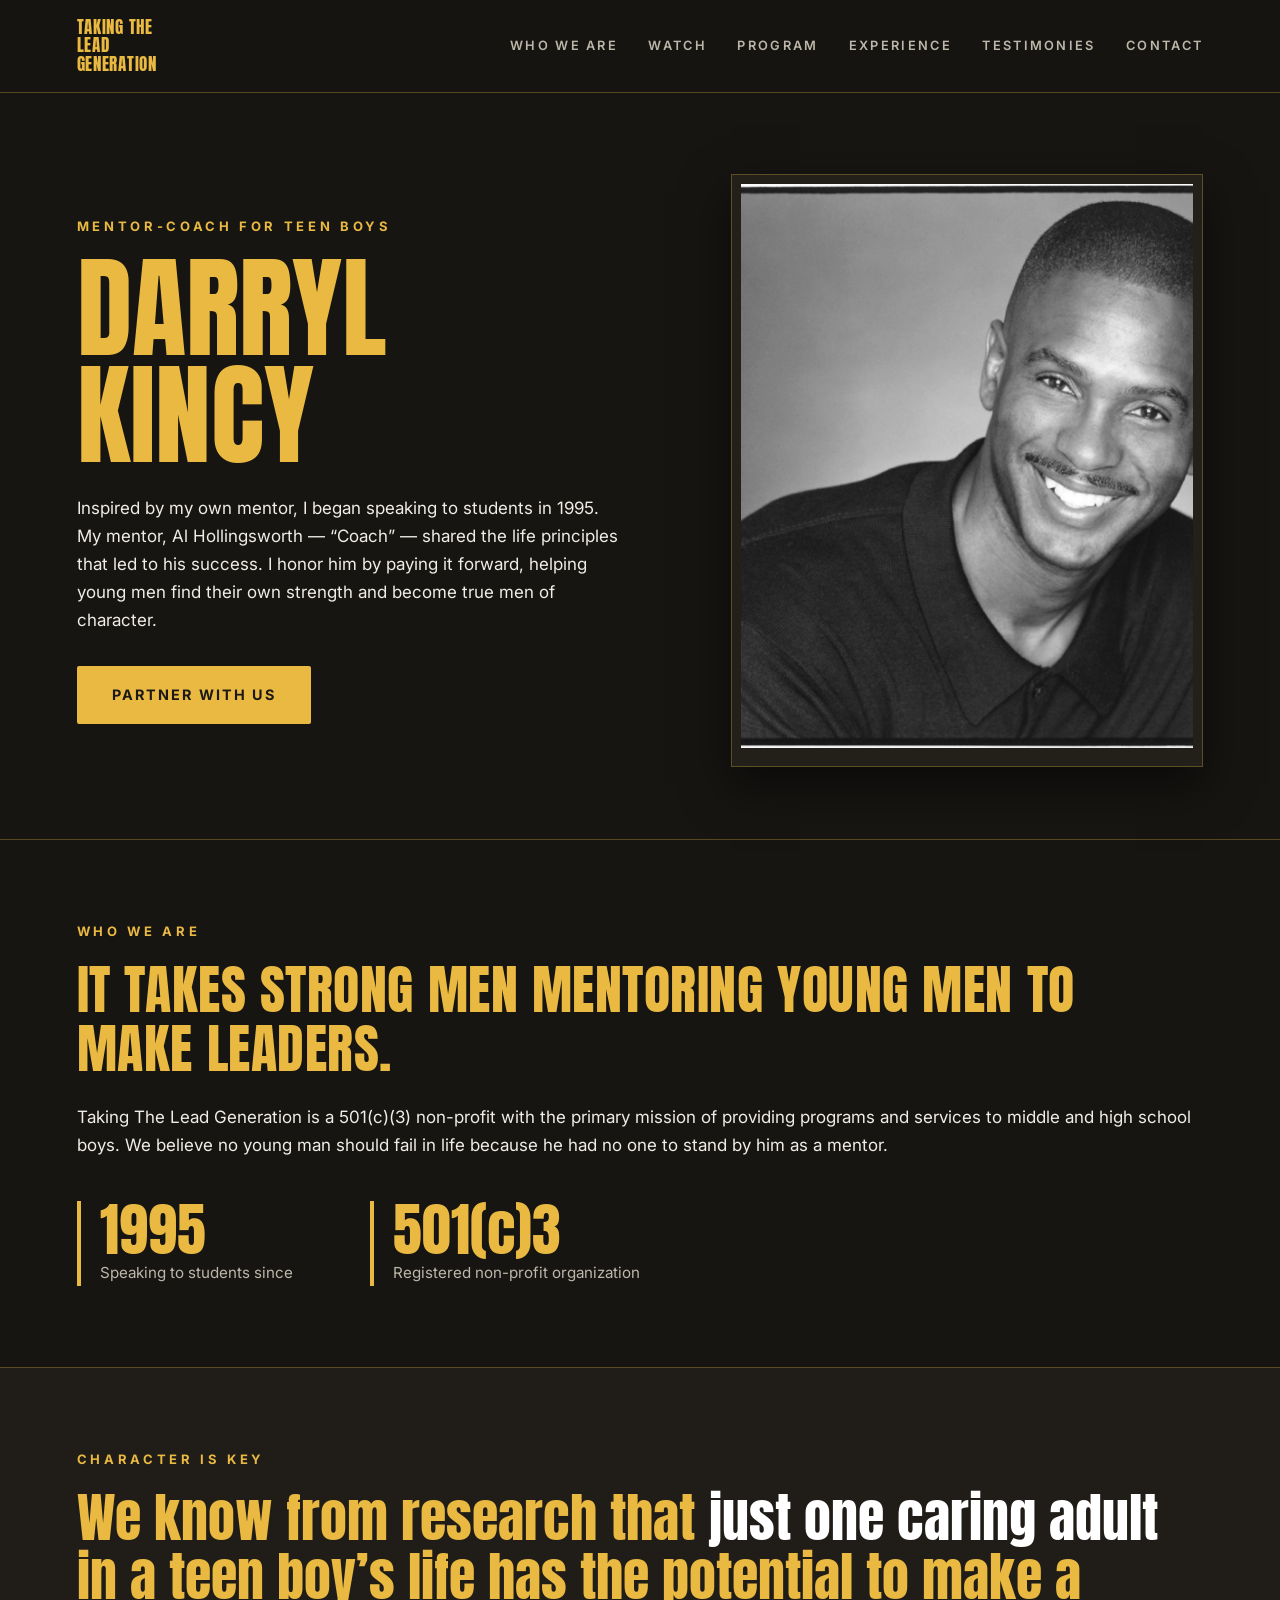
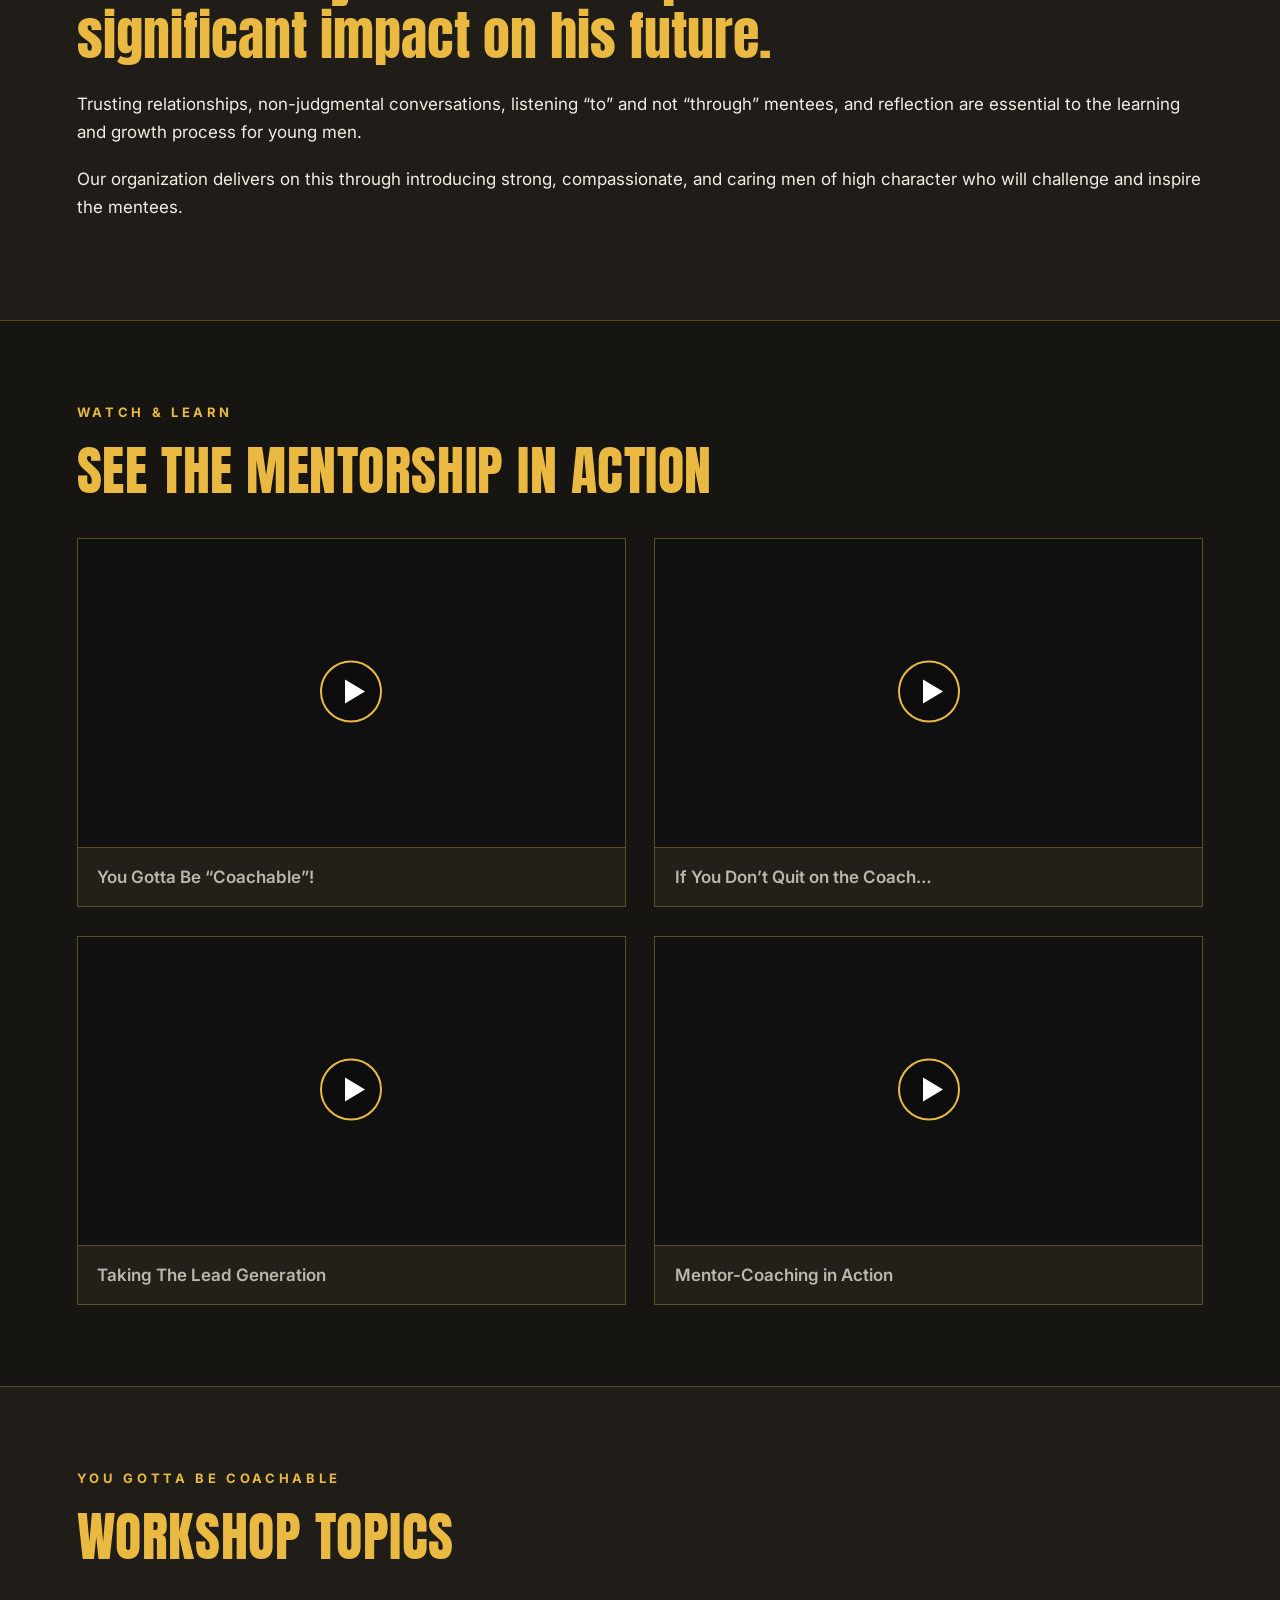
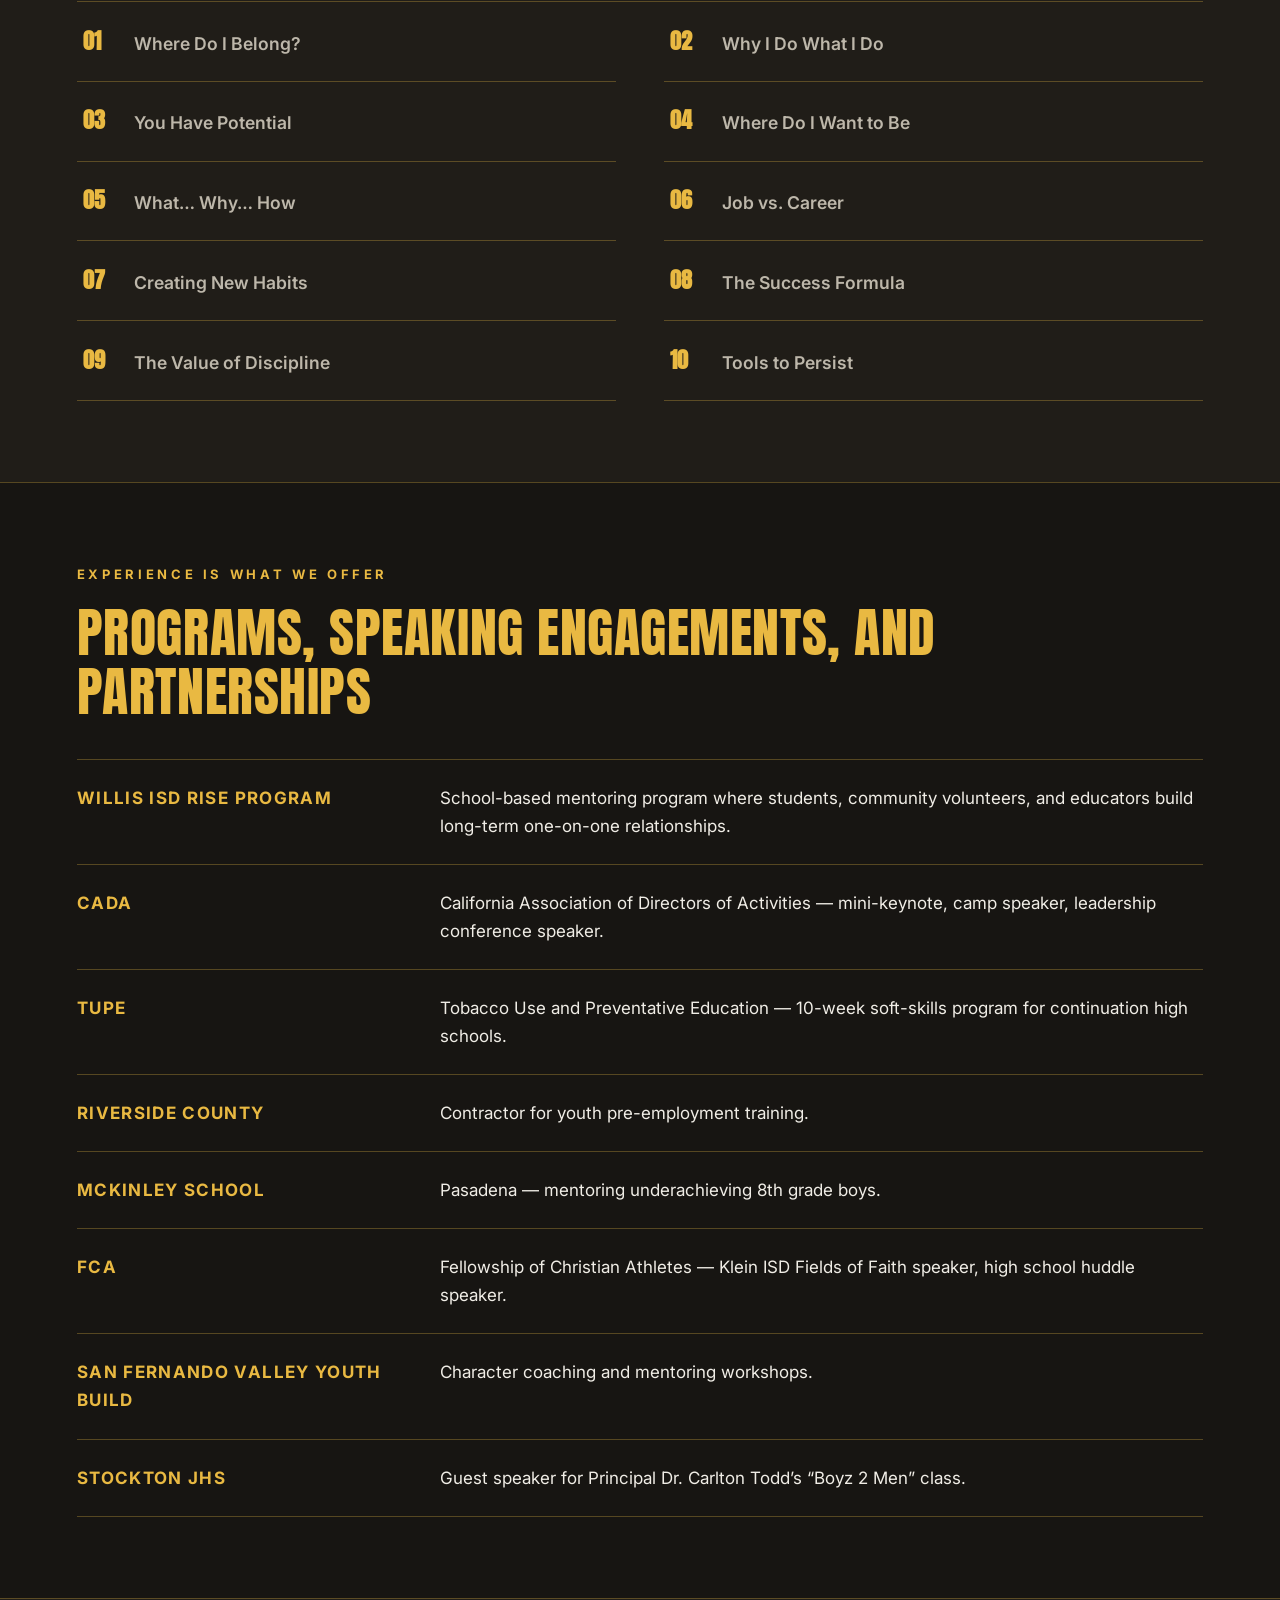
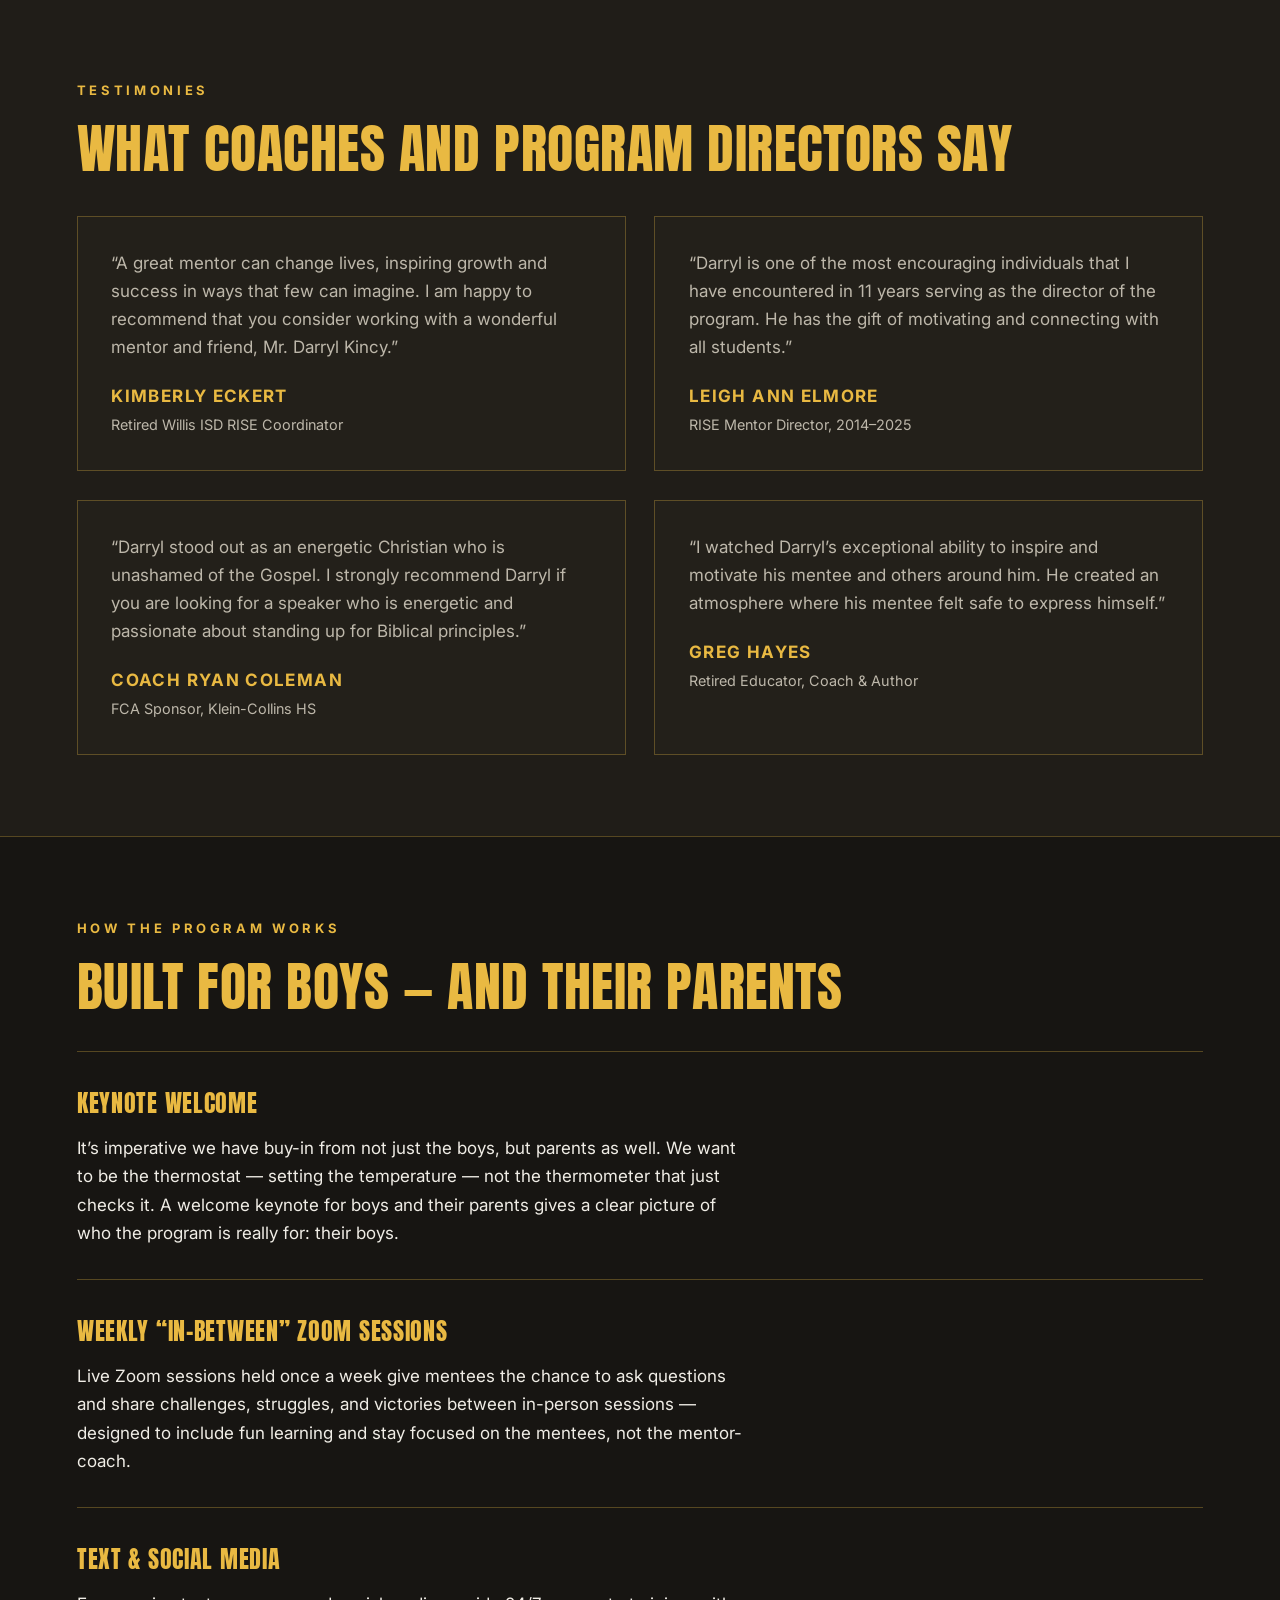
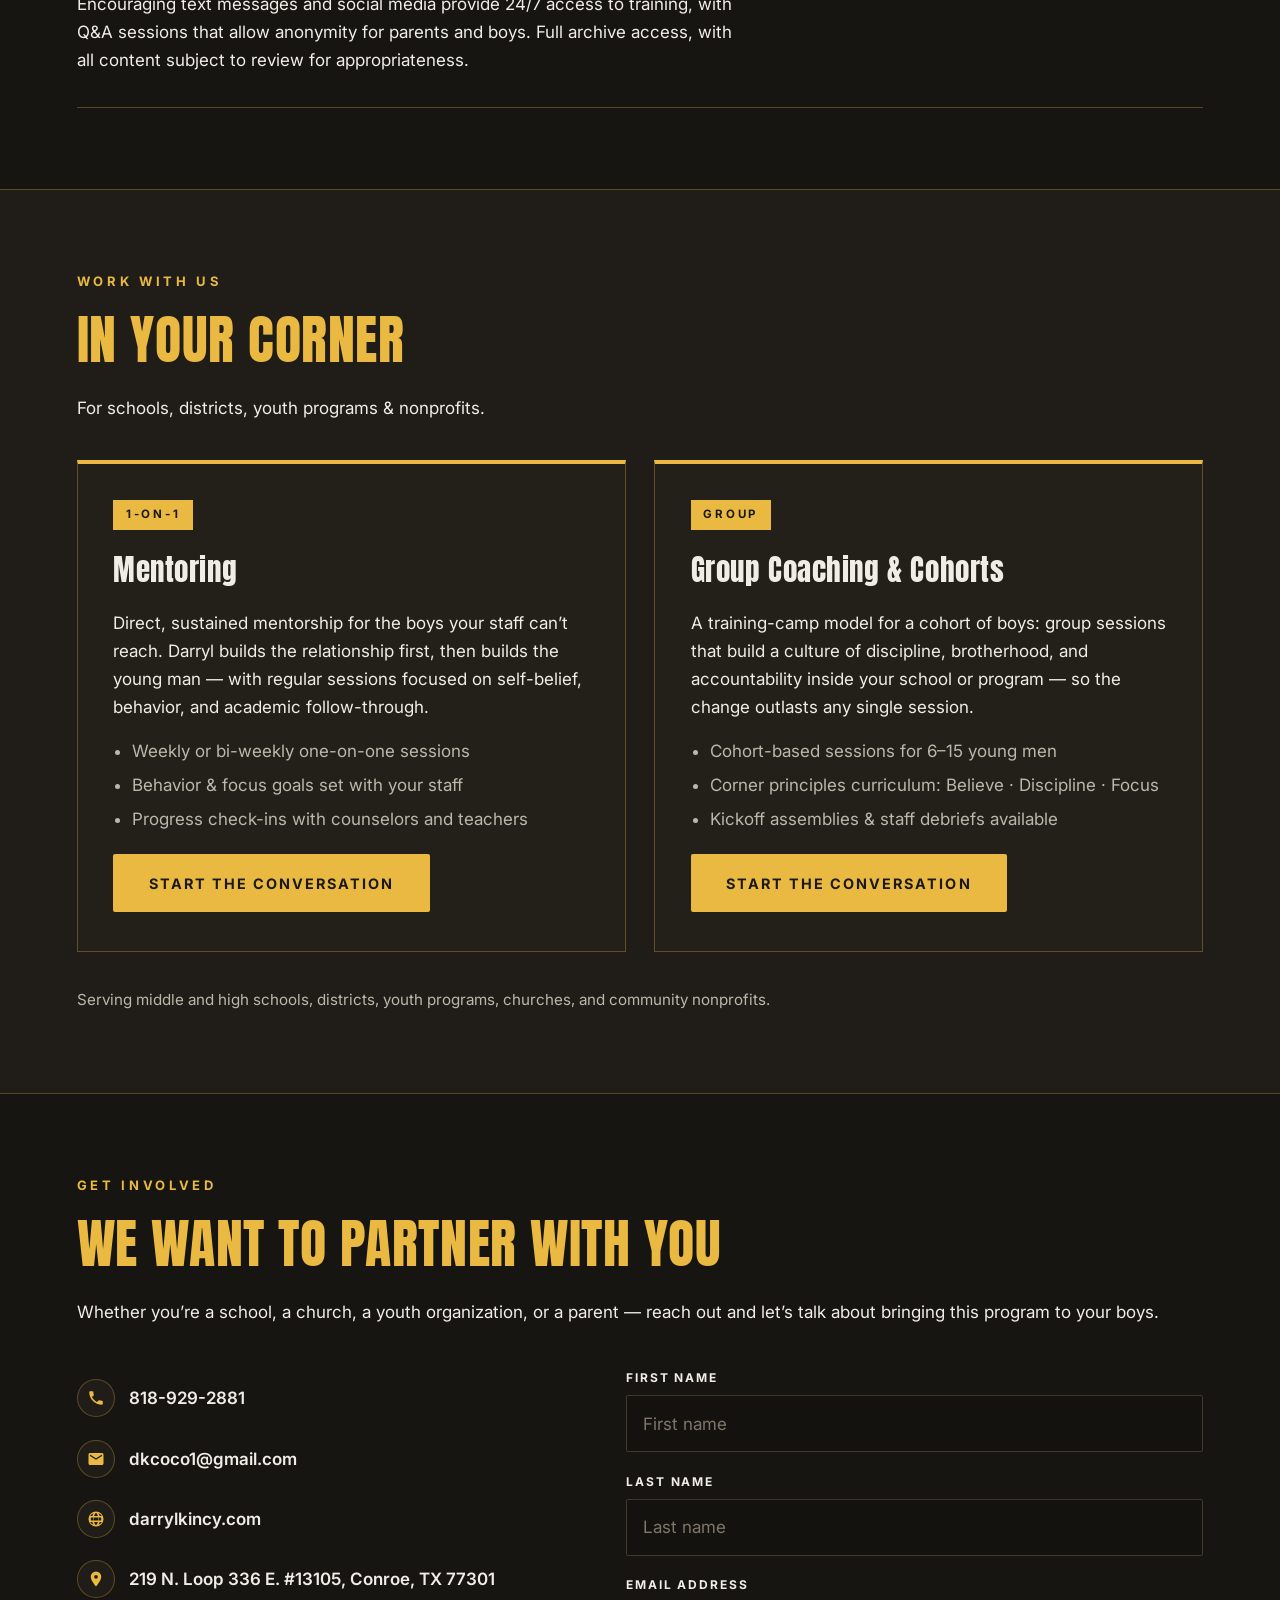
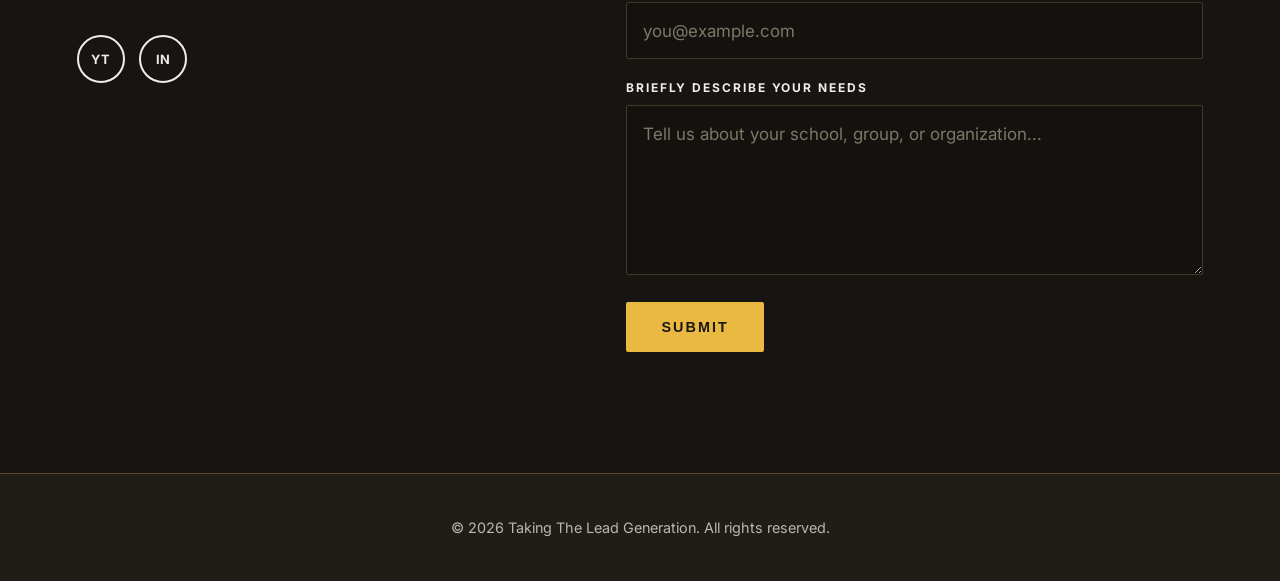
==== commit 45d928f0: "Put the black-and-white headshot in the hero Extracted at full resolution from the advisor-design PD" ====
--- a/index.html
+++ b/index.html
@@ -62,8 +62,7 @@
         </div>
         <div class="hero__portrait reveal">
           <figure class="portrait-frame">
-            <!-- PHOTO SWAP: headshot — replace src with the black-and-white headshot when uploaded -->
-            <img src="assets/img/hero-skills-camp.jpg" alt="Darryl Kincy">
+            <img src="assets/img/headshot-bw.jpg" alt="Darryl Kincy — black-and-white portrait">
           </figure>
         </div>
       </div>
